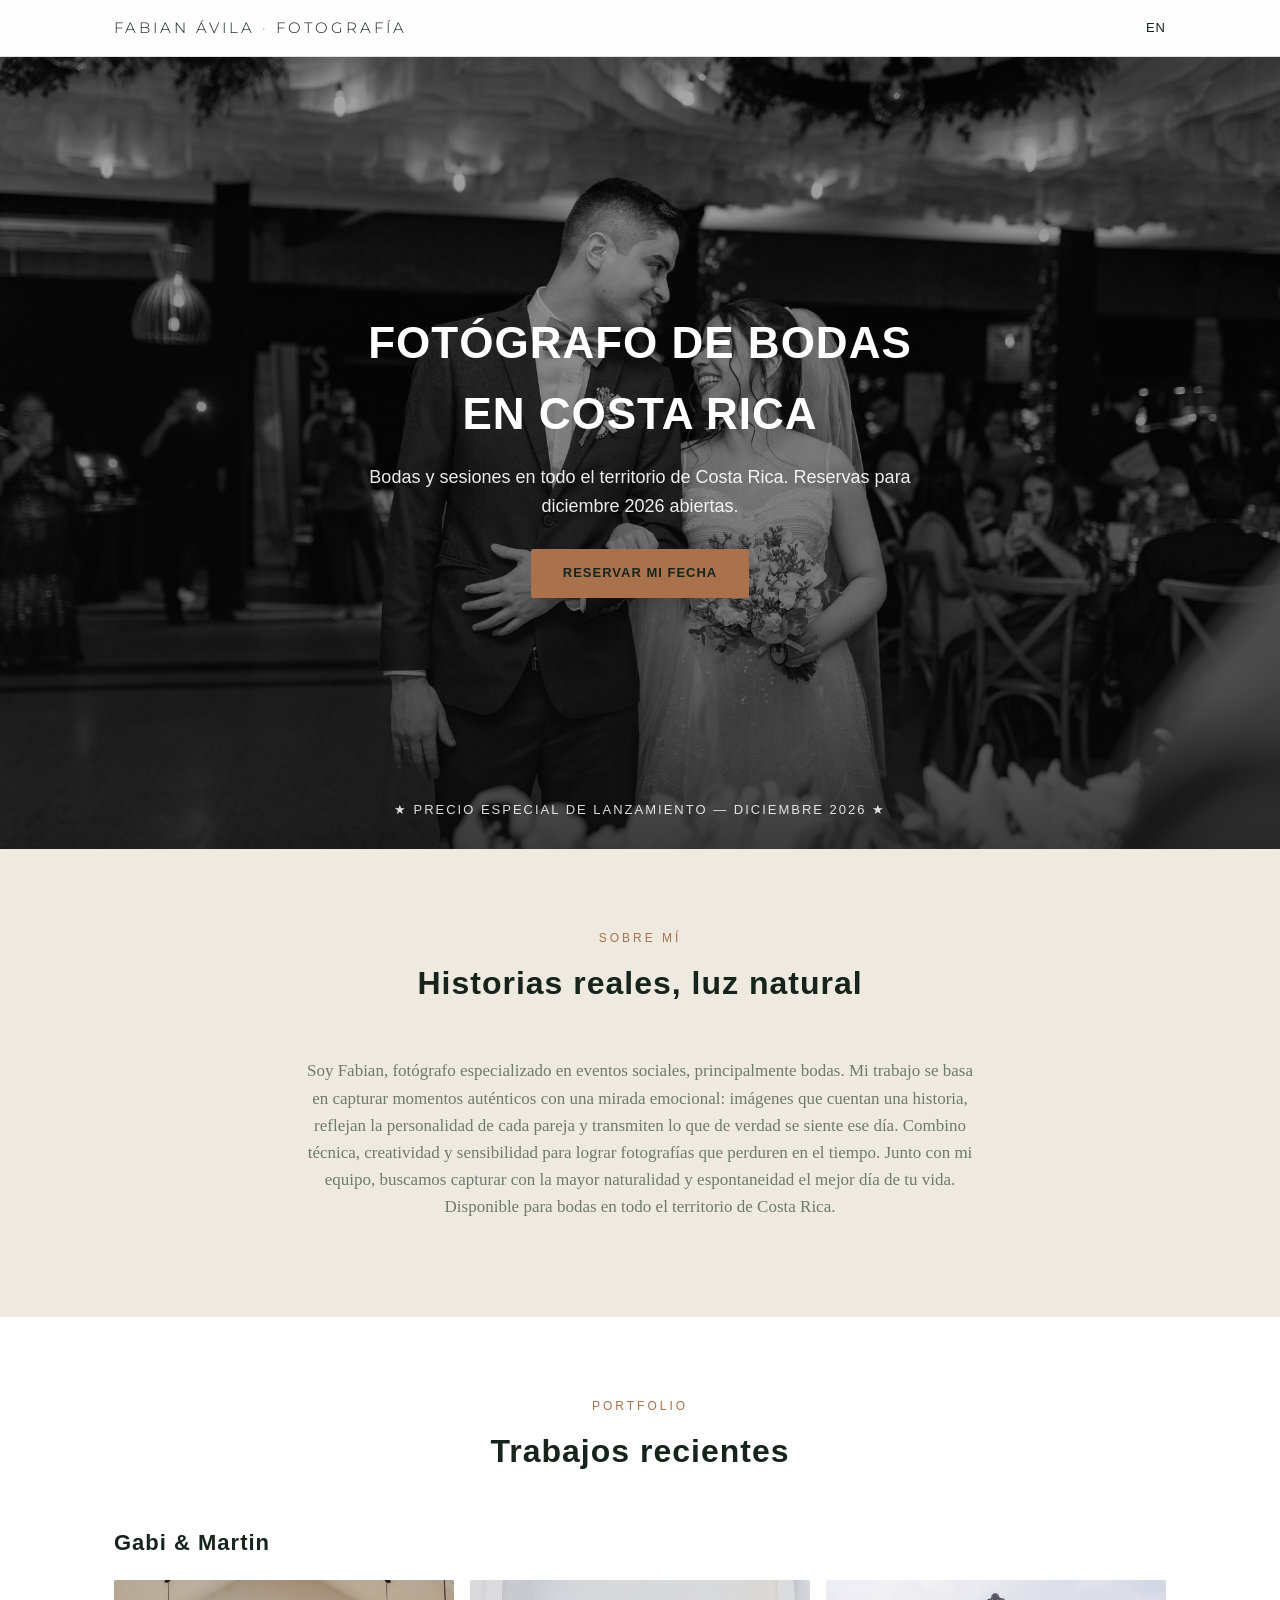
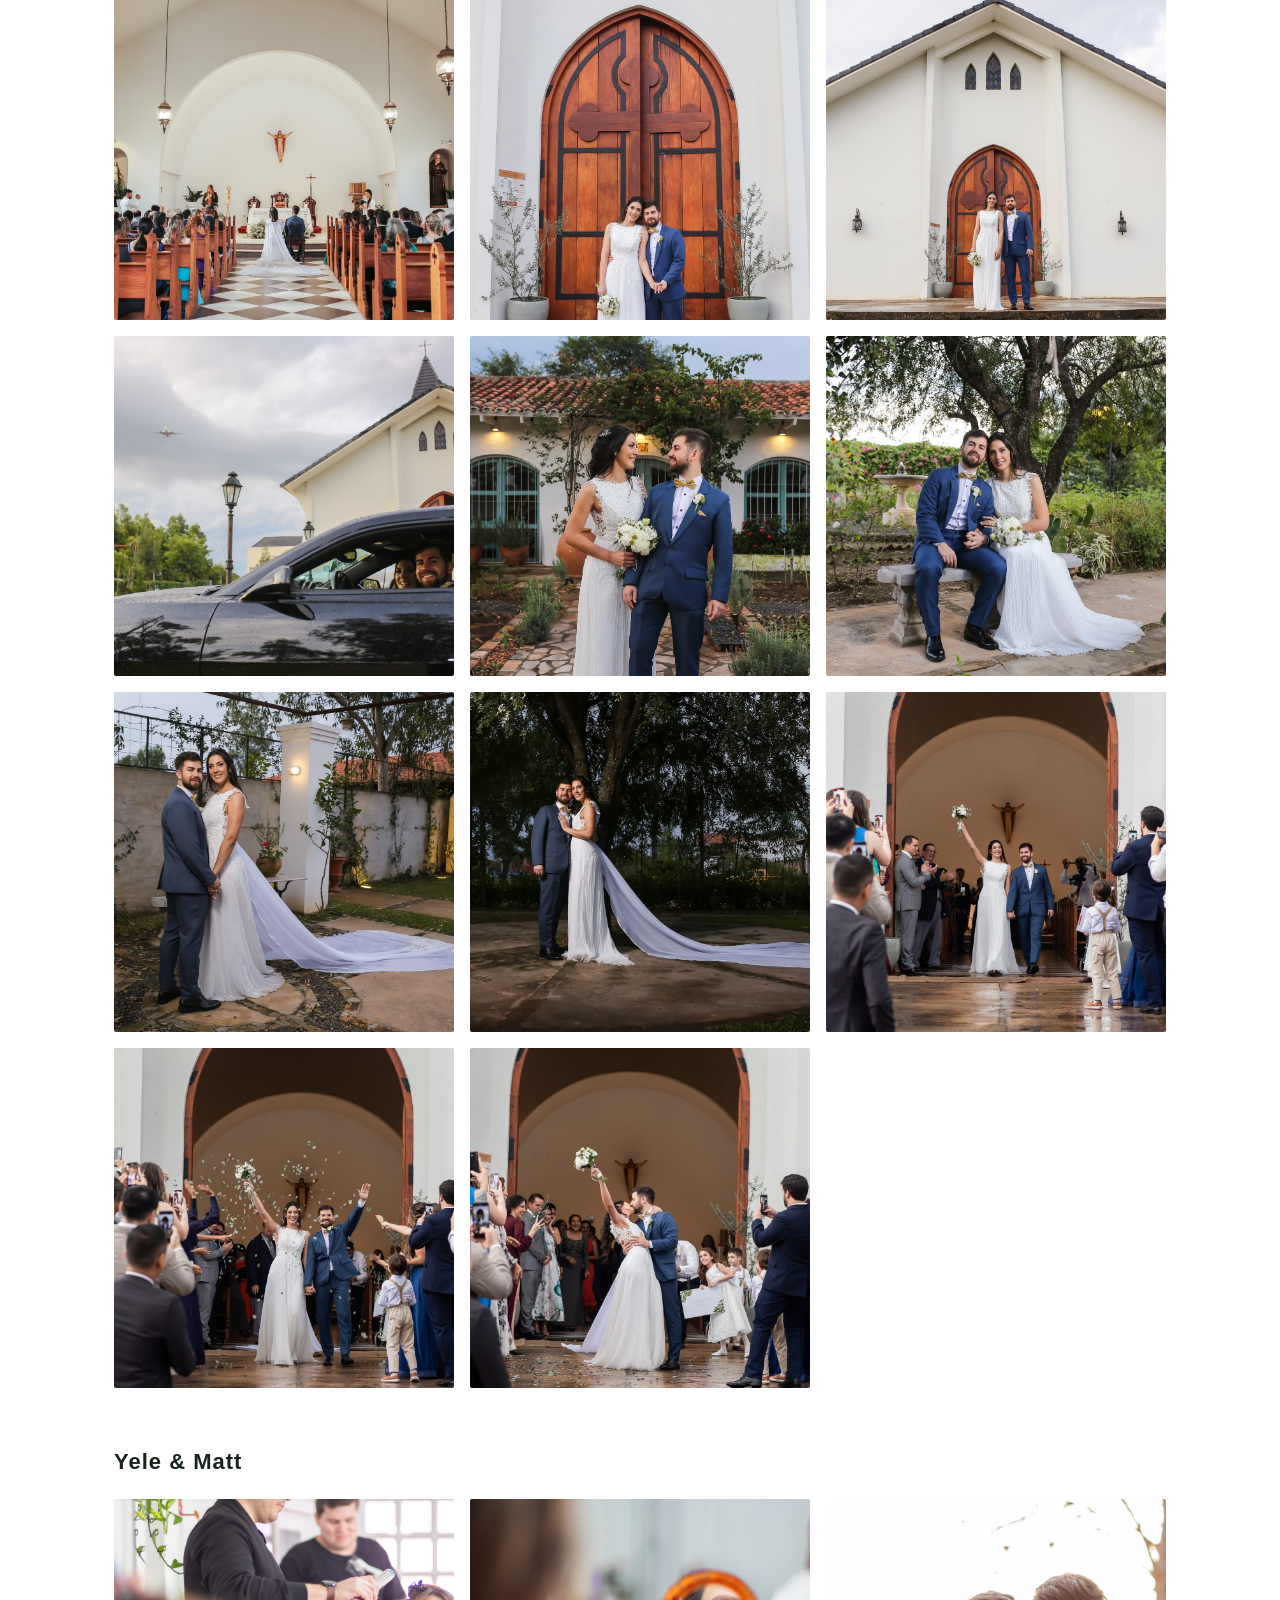
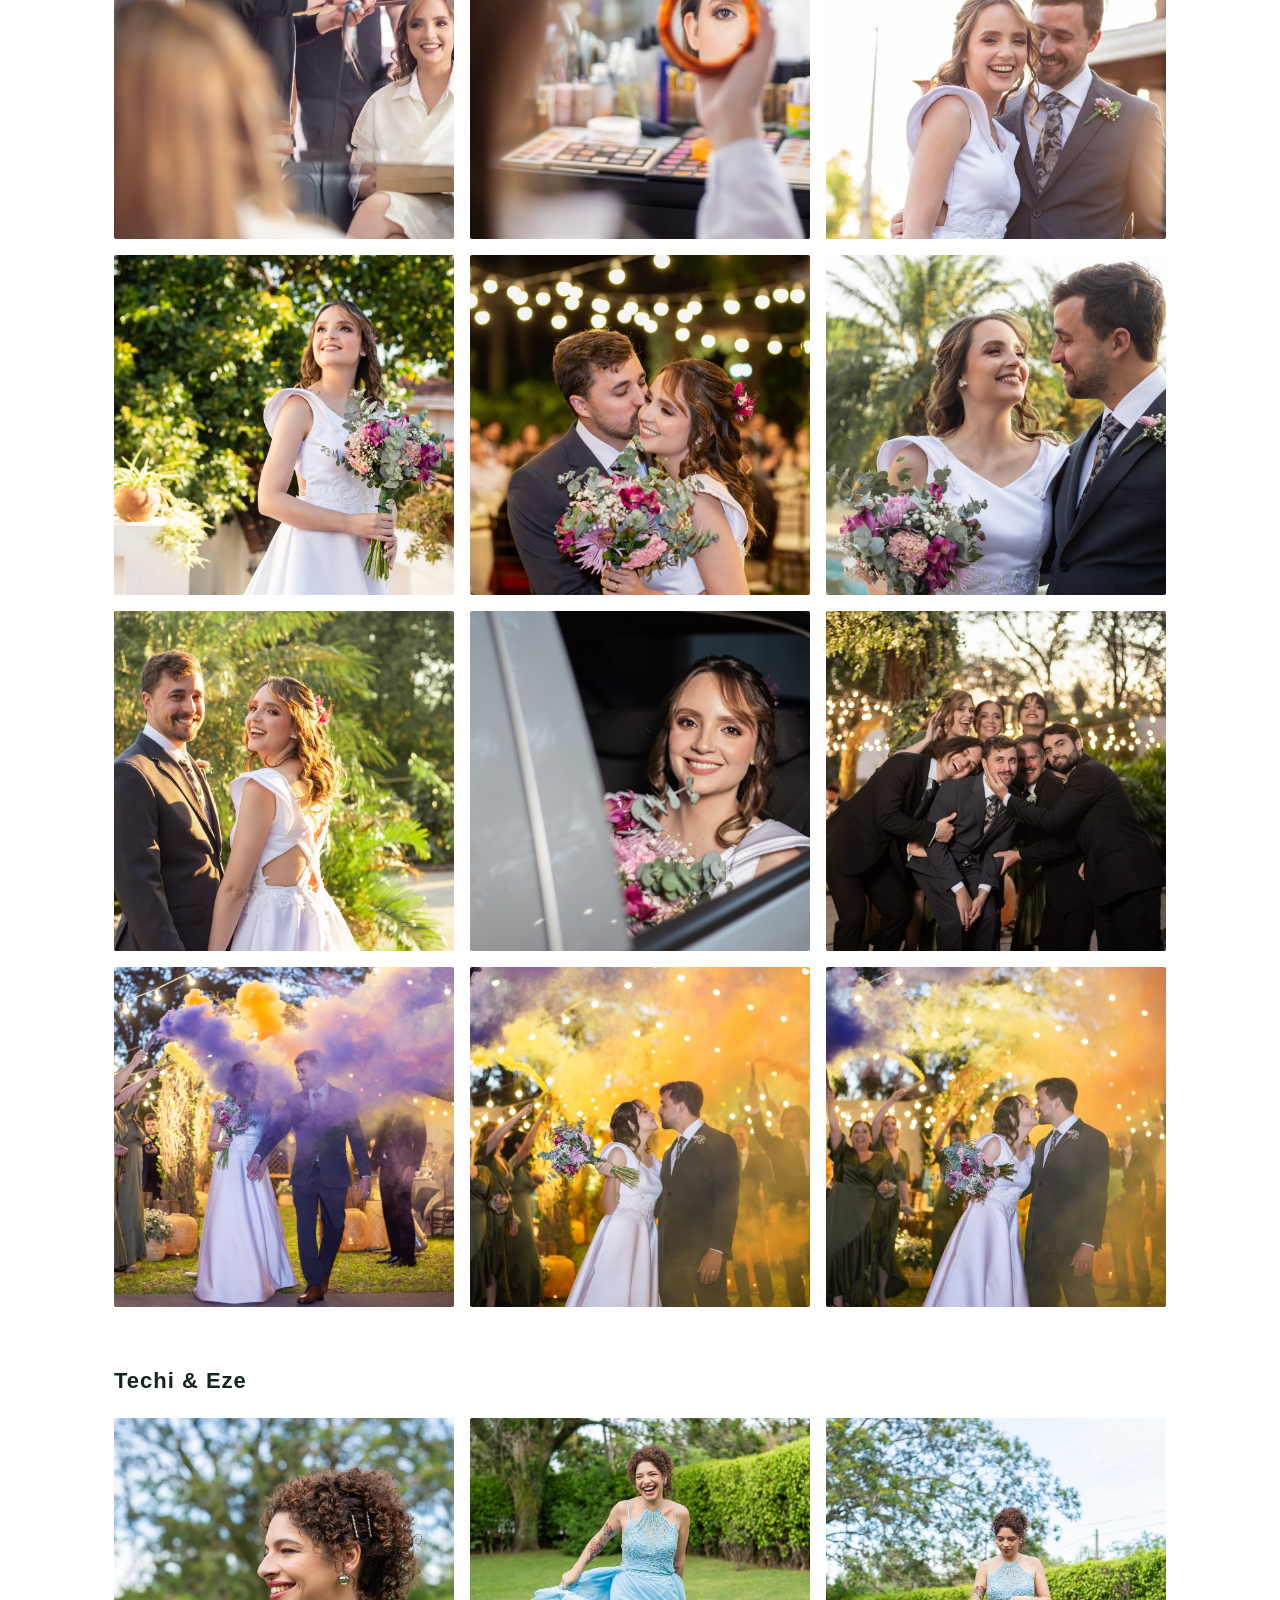
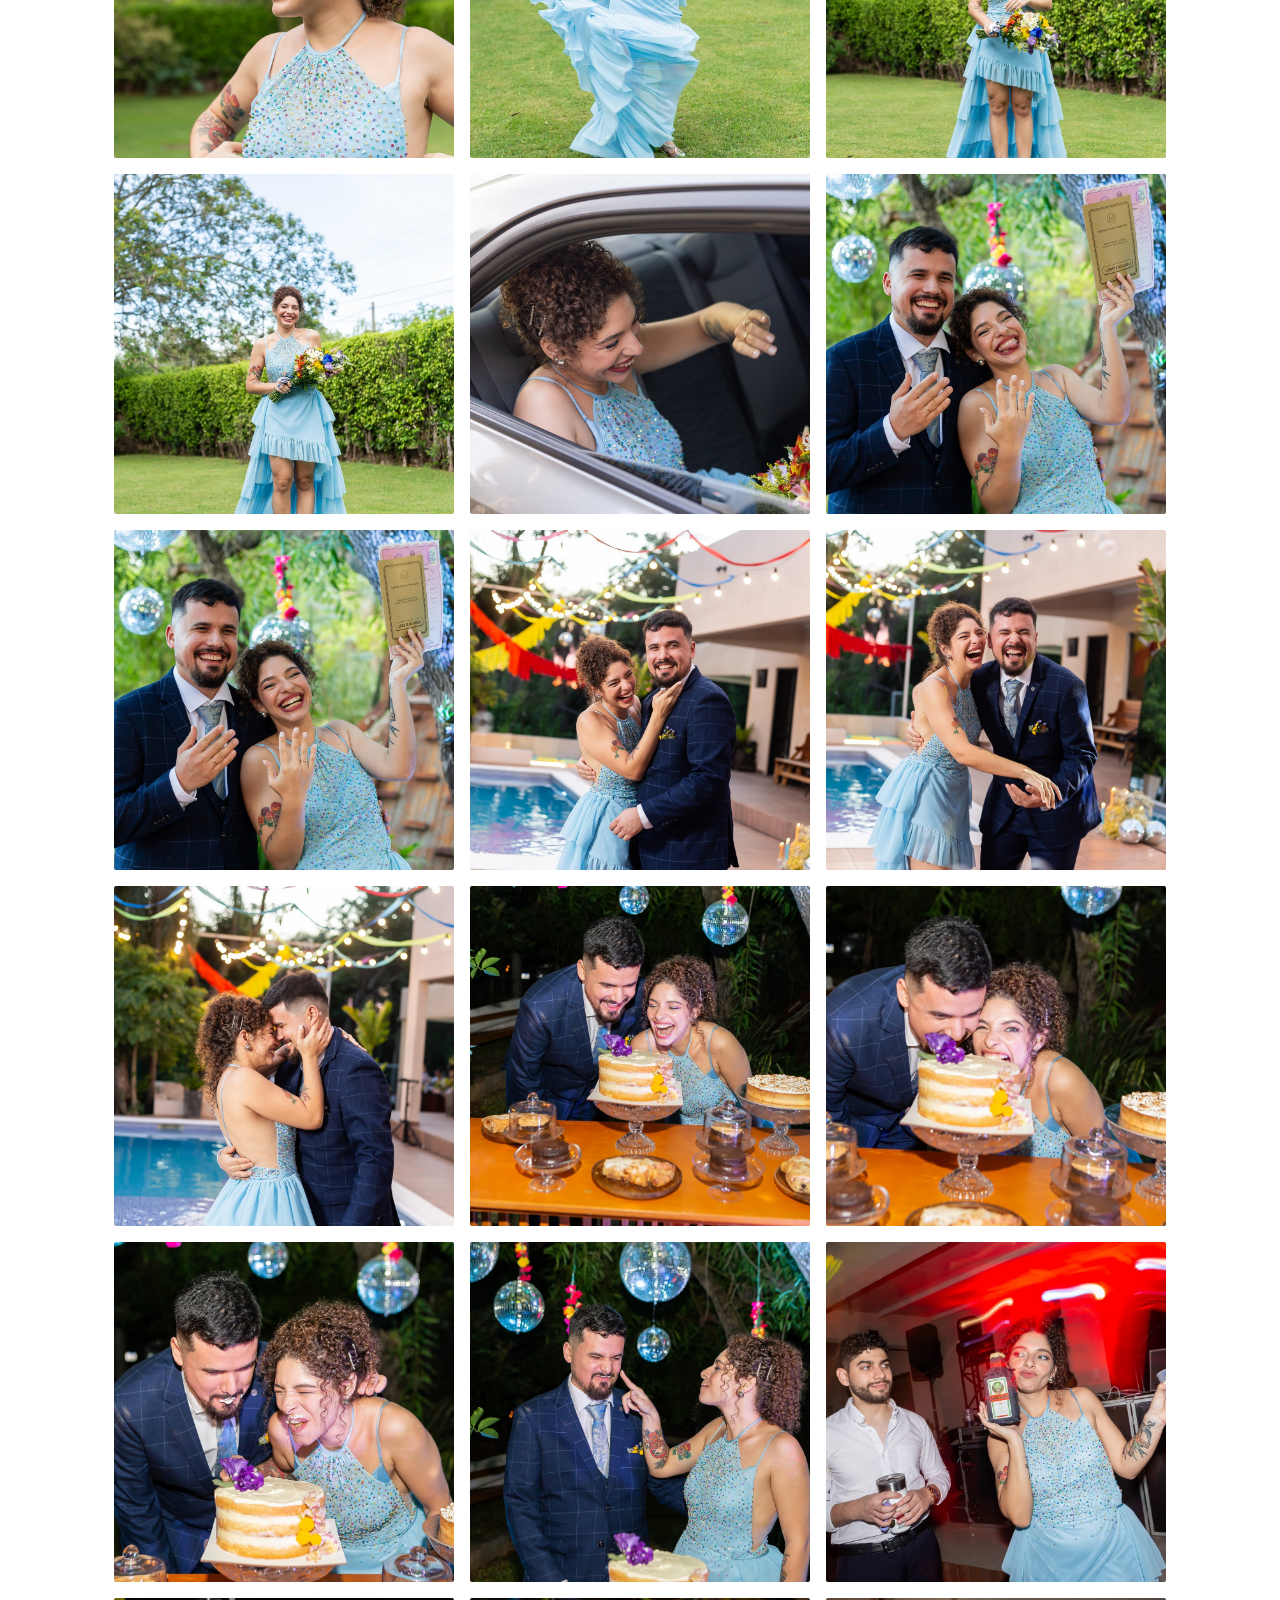
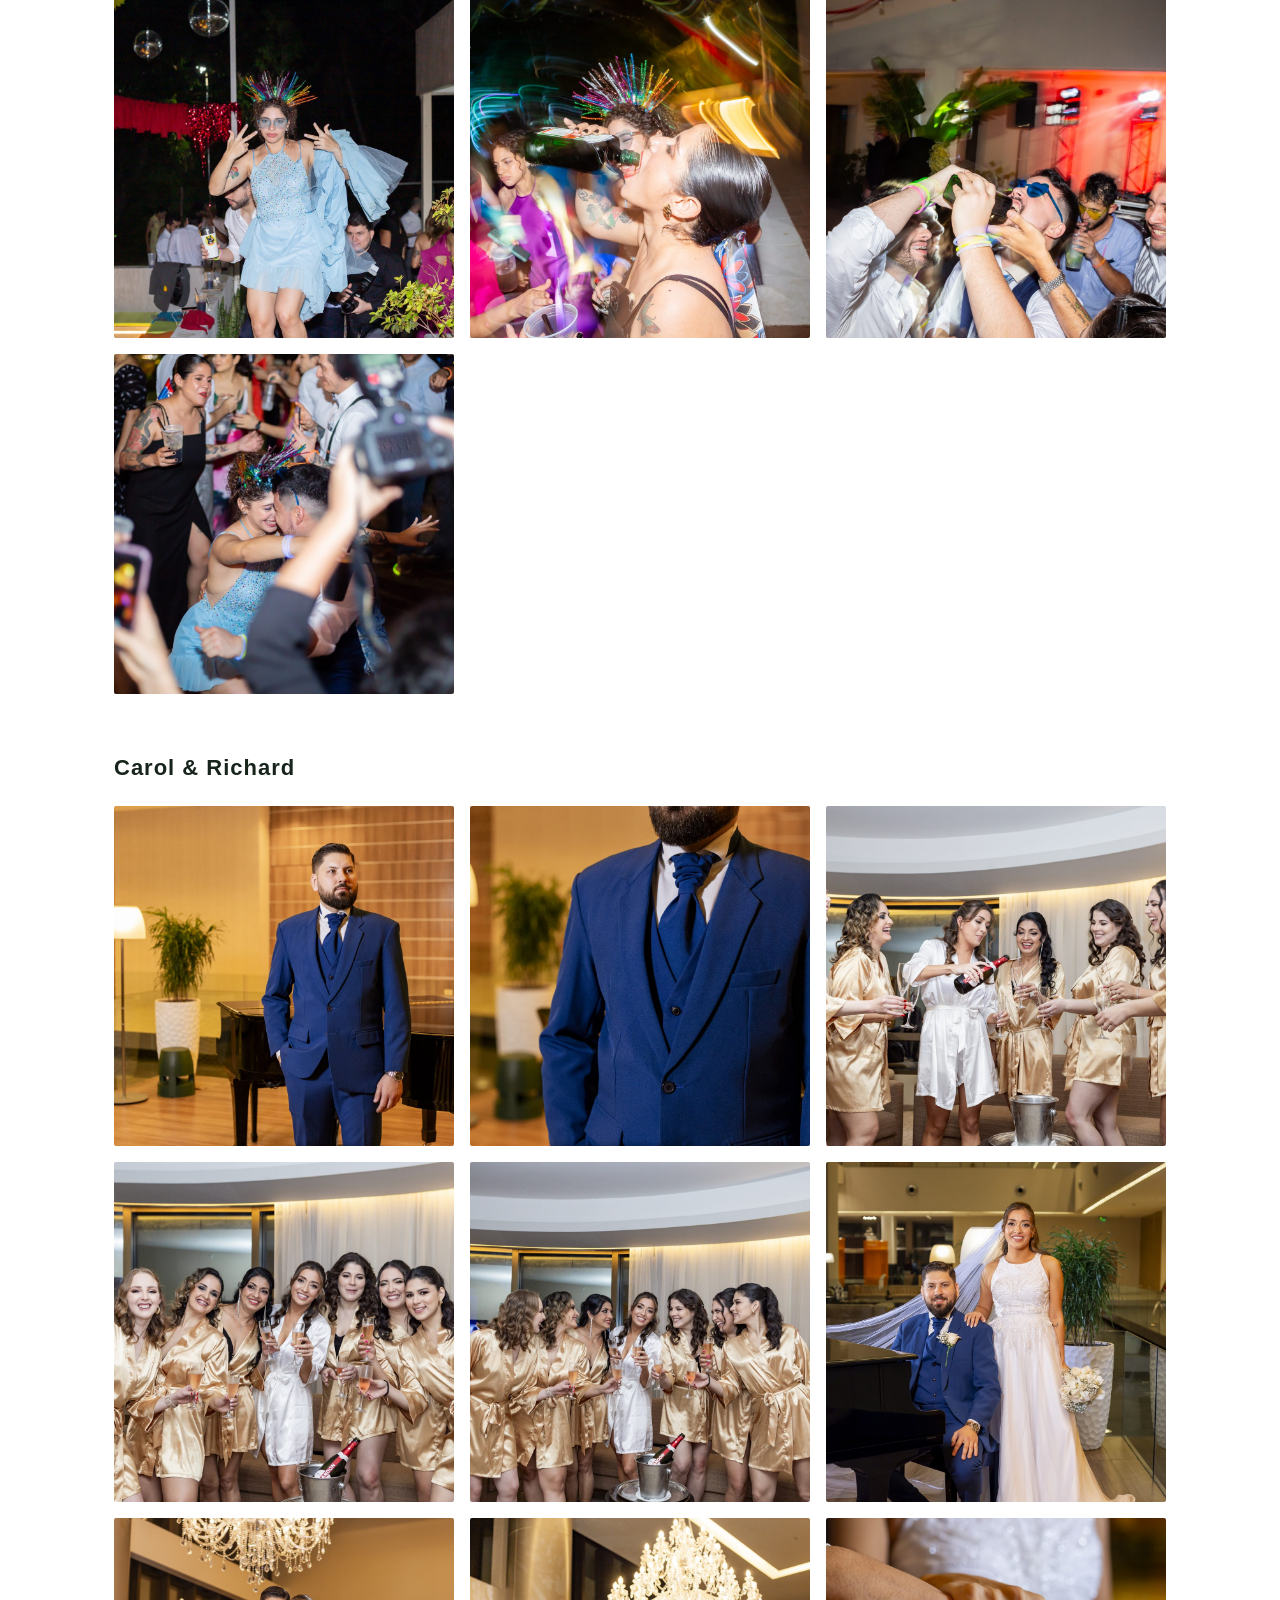
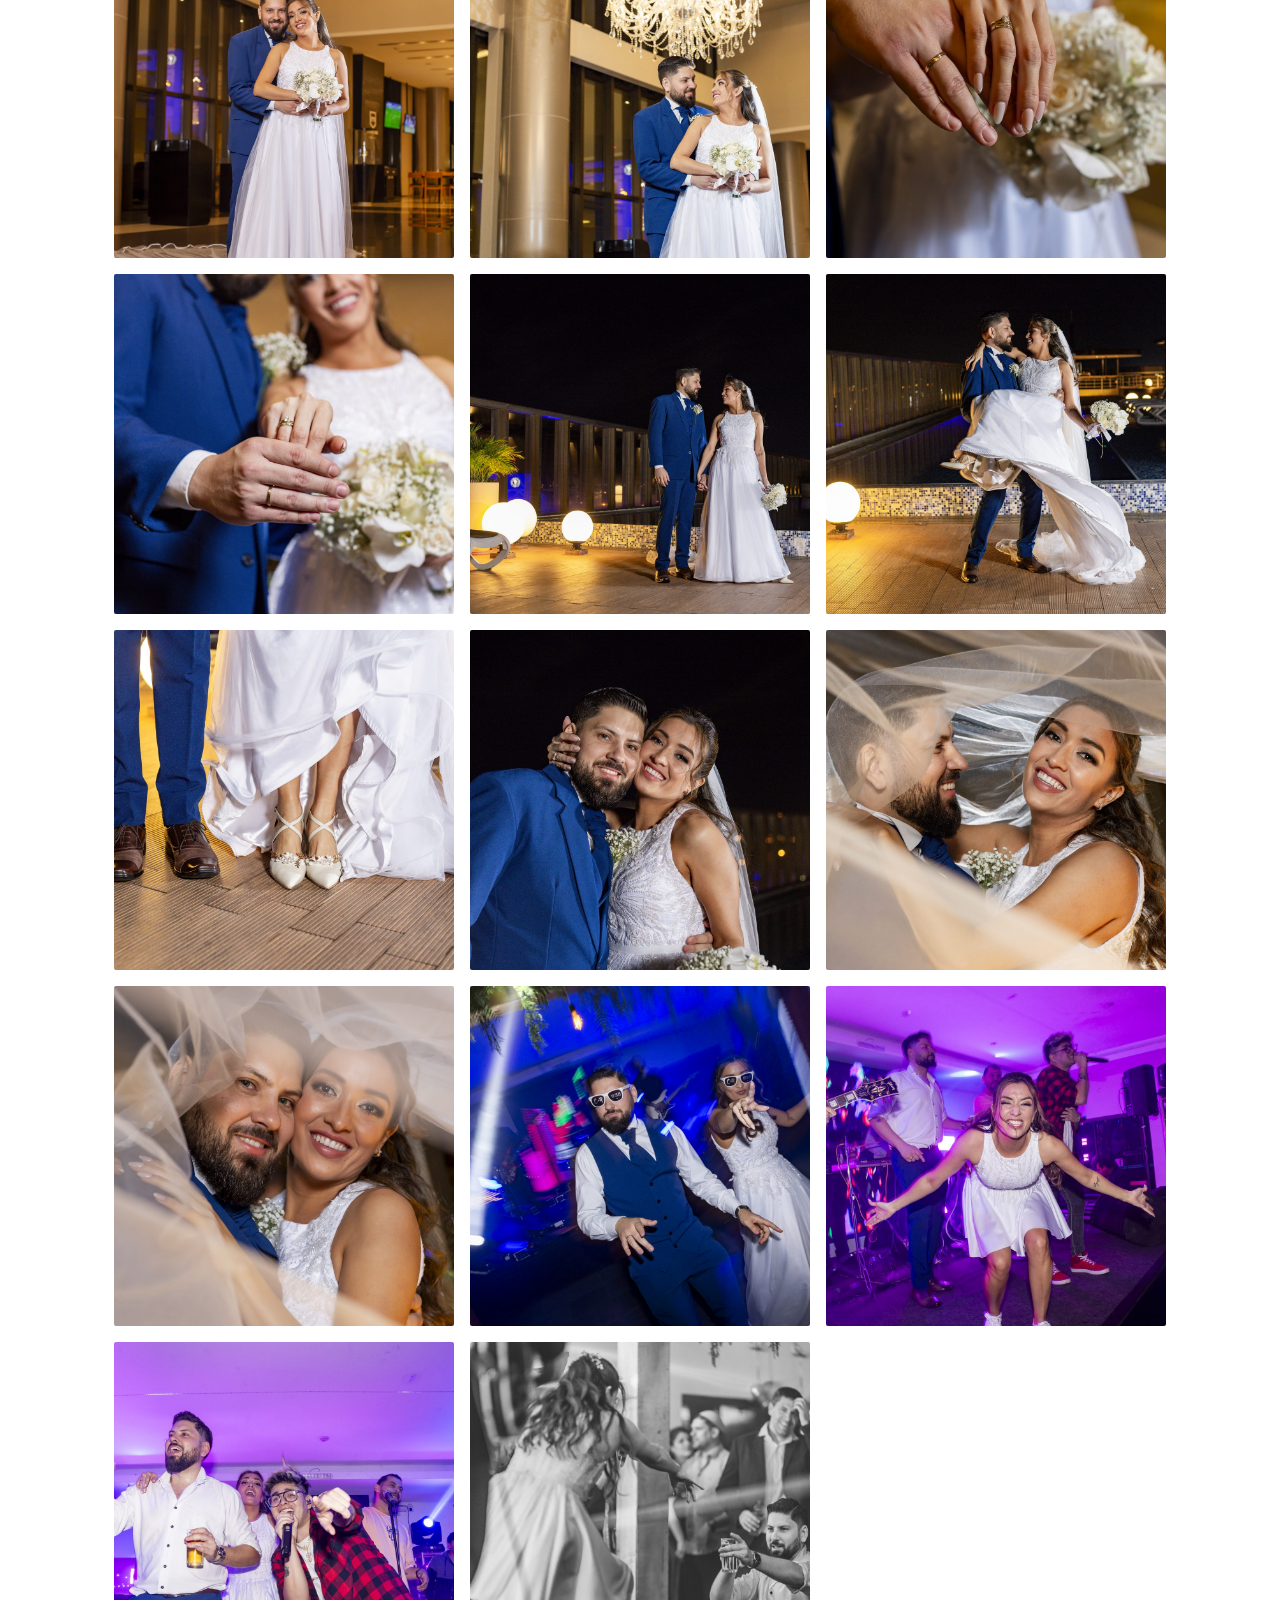
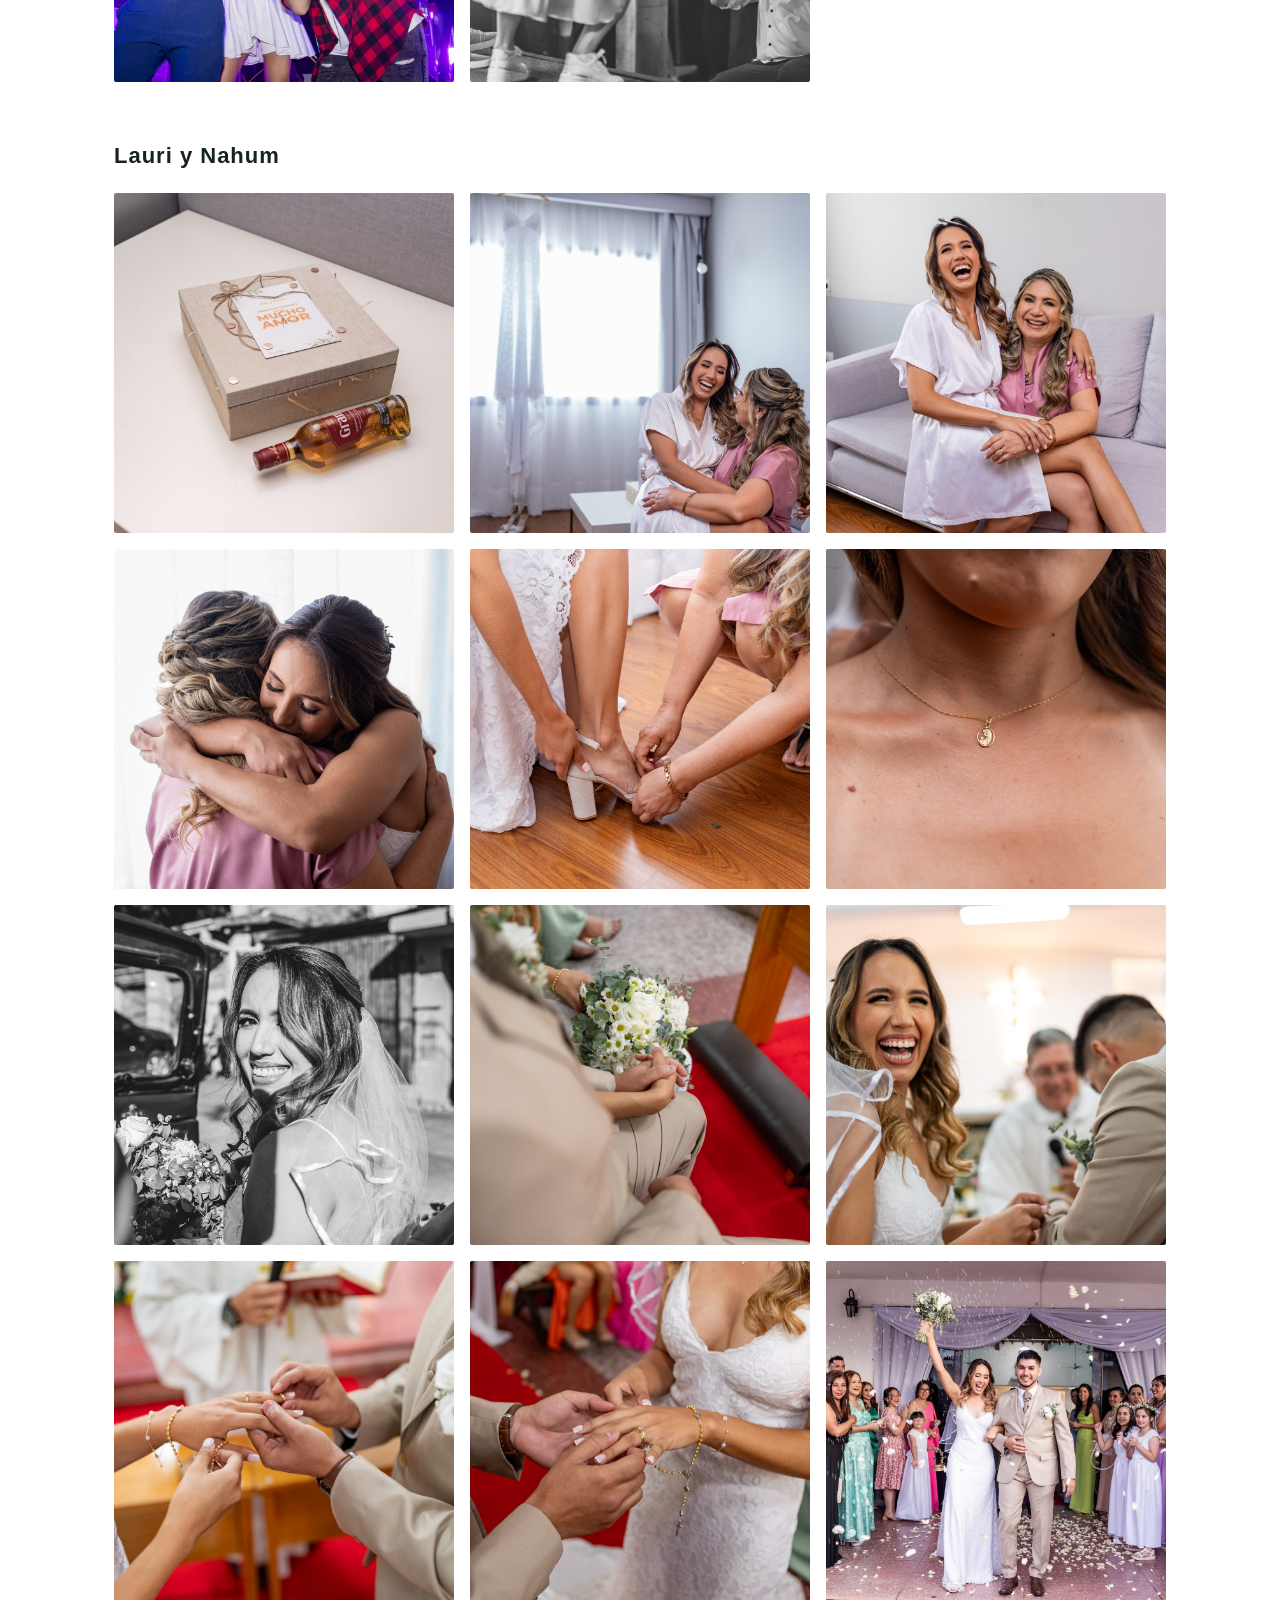
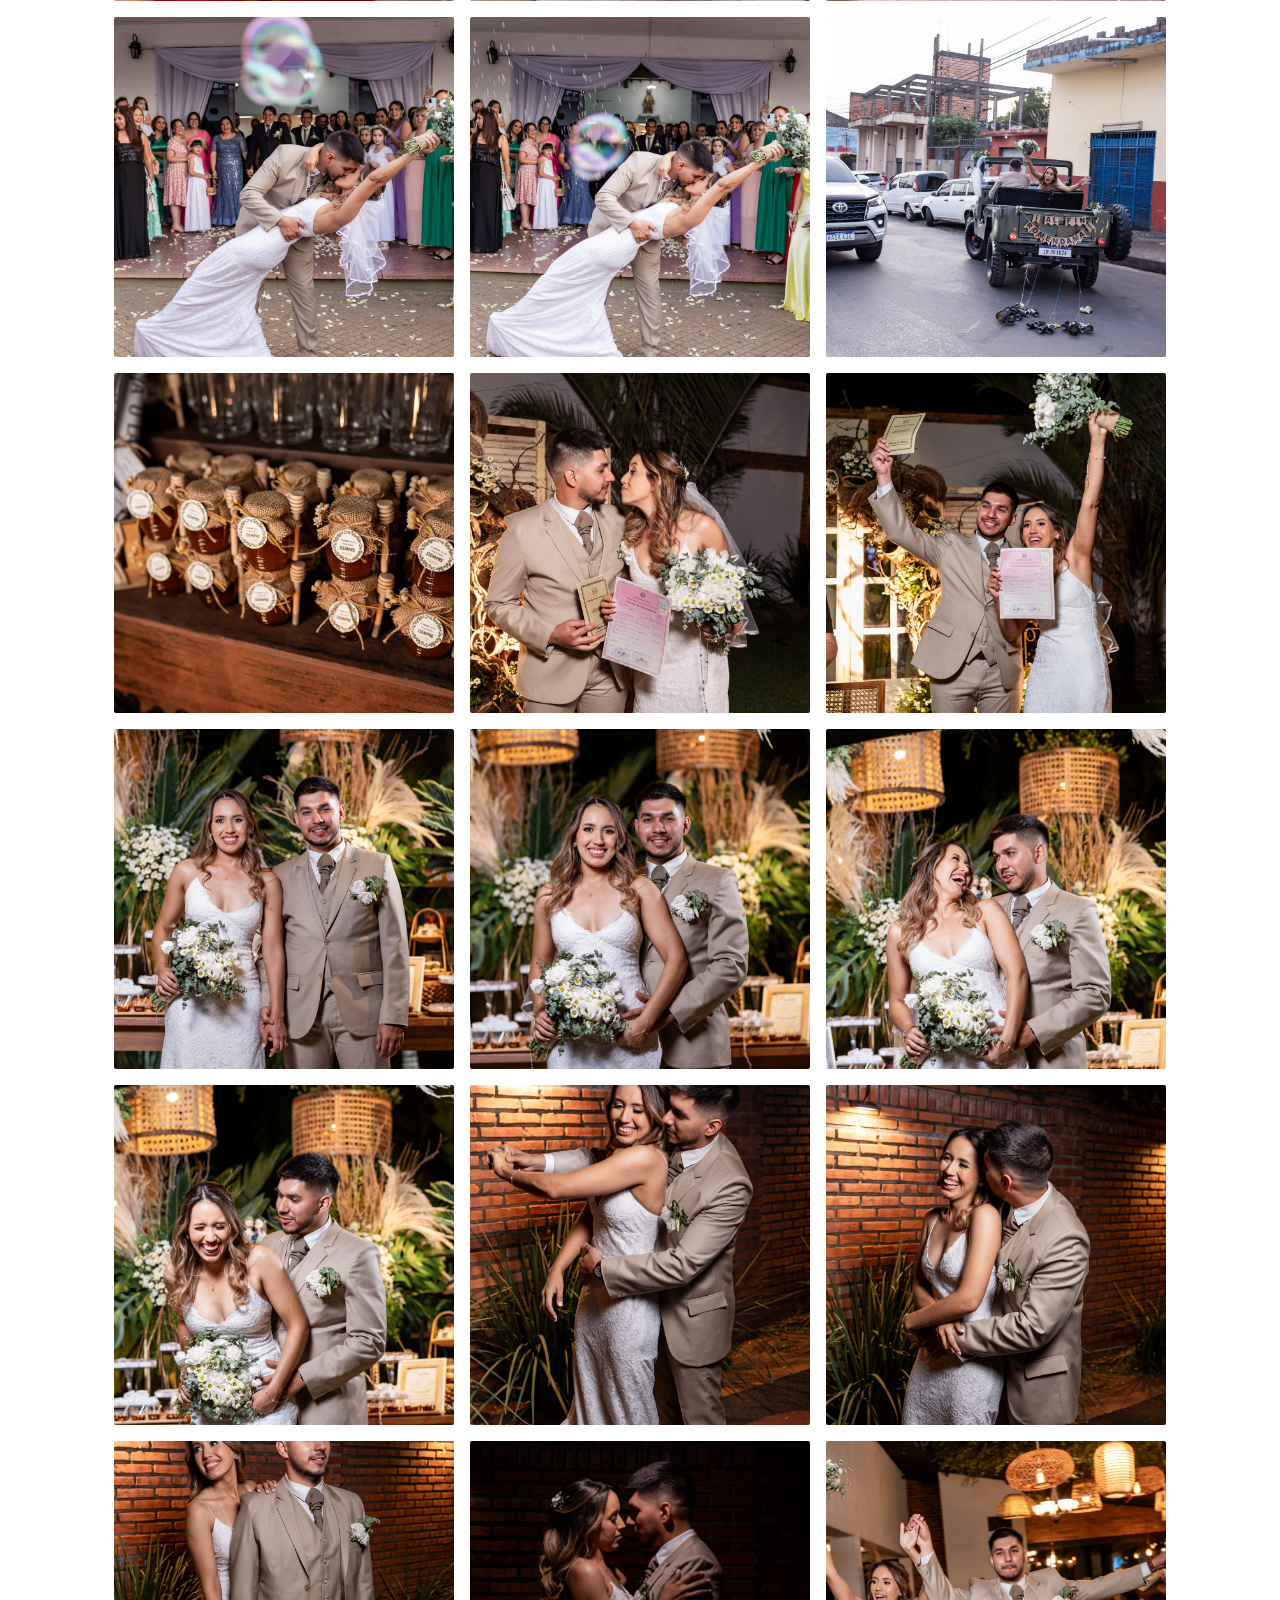
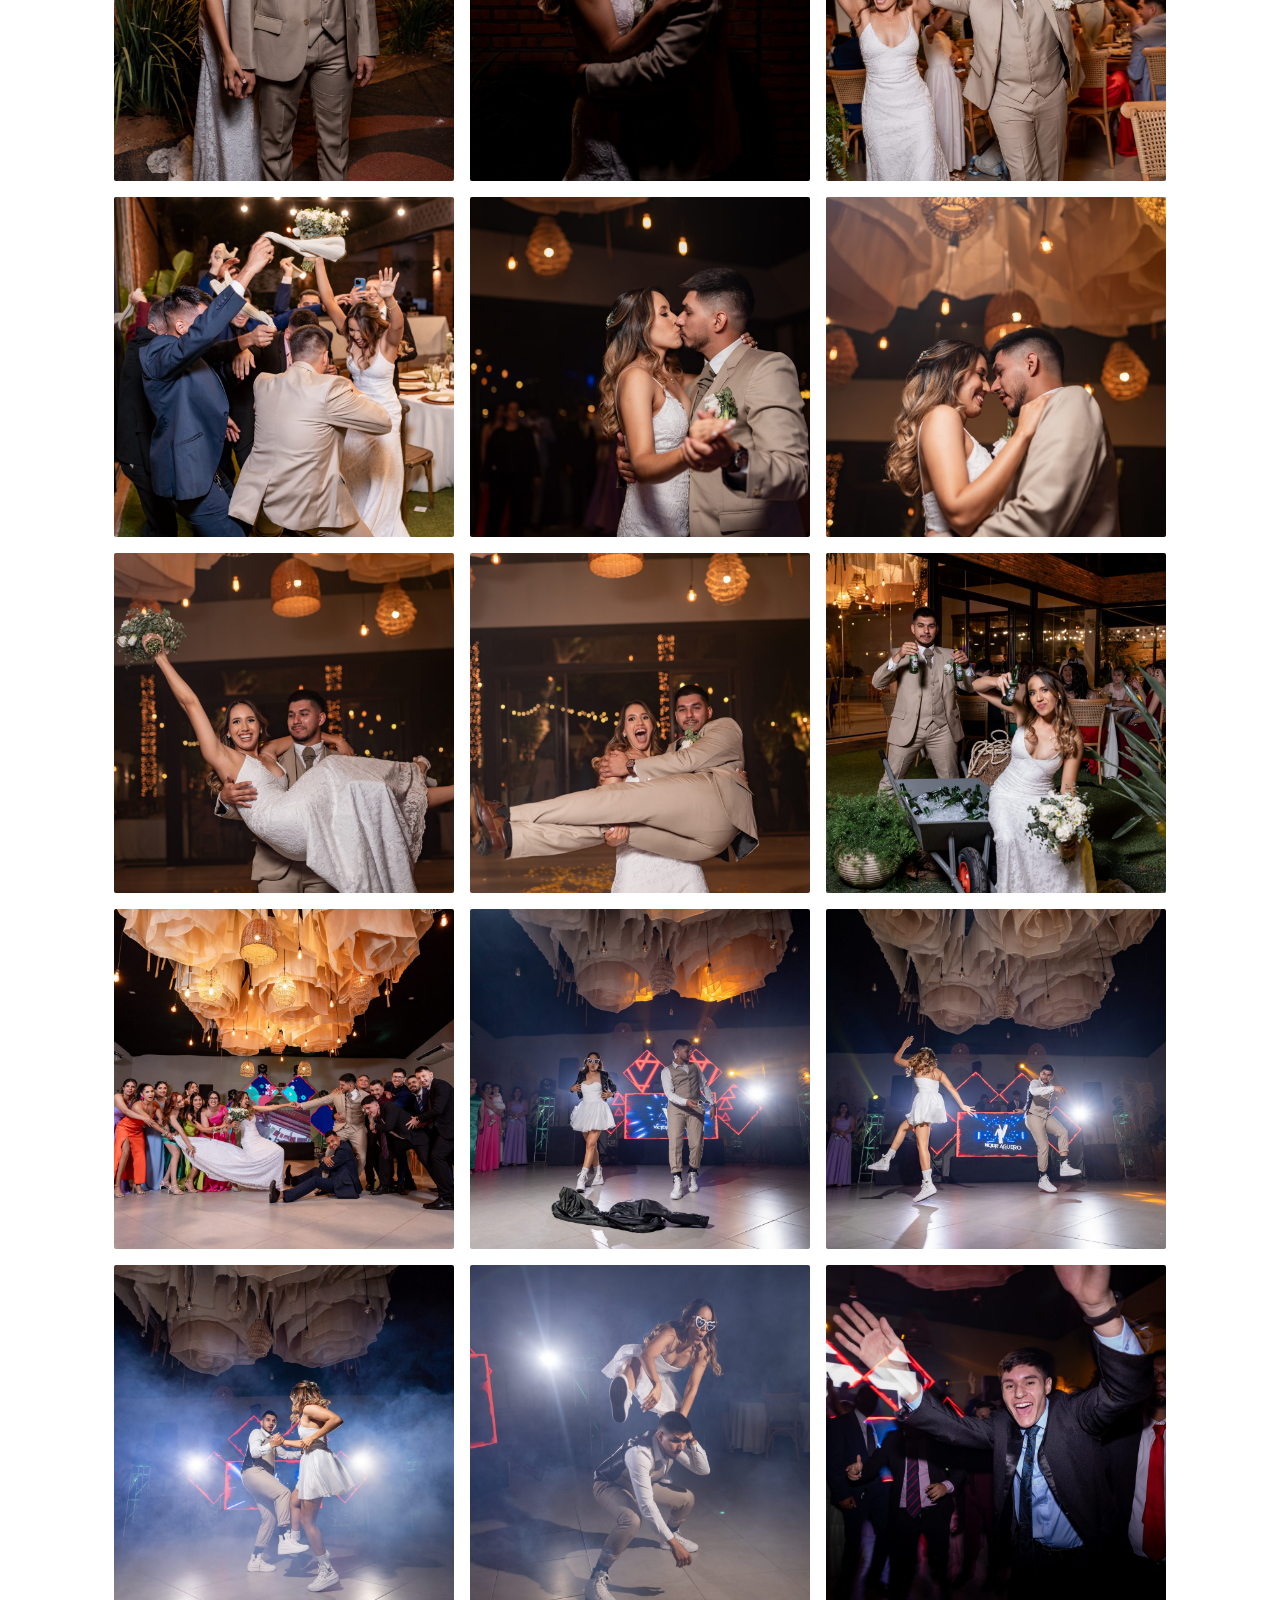
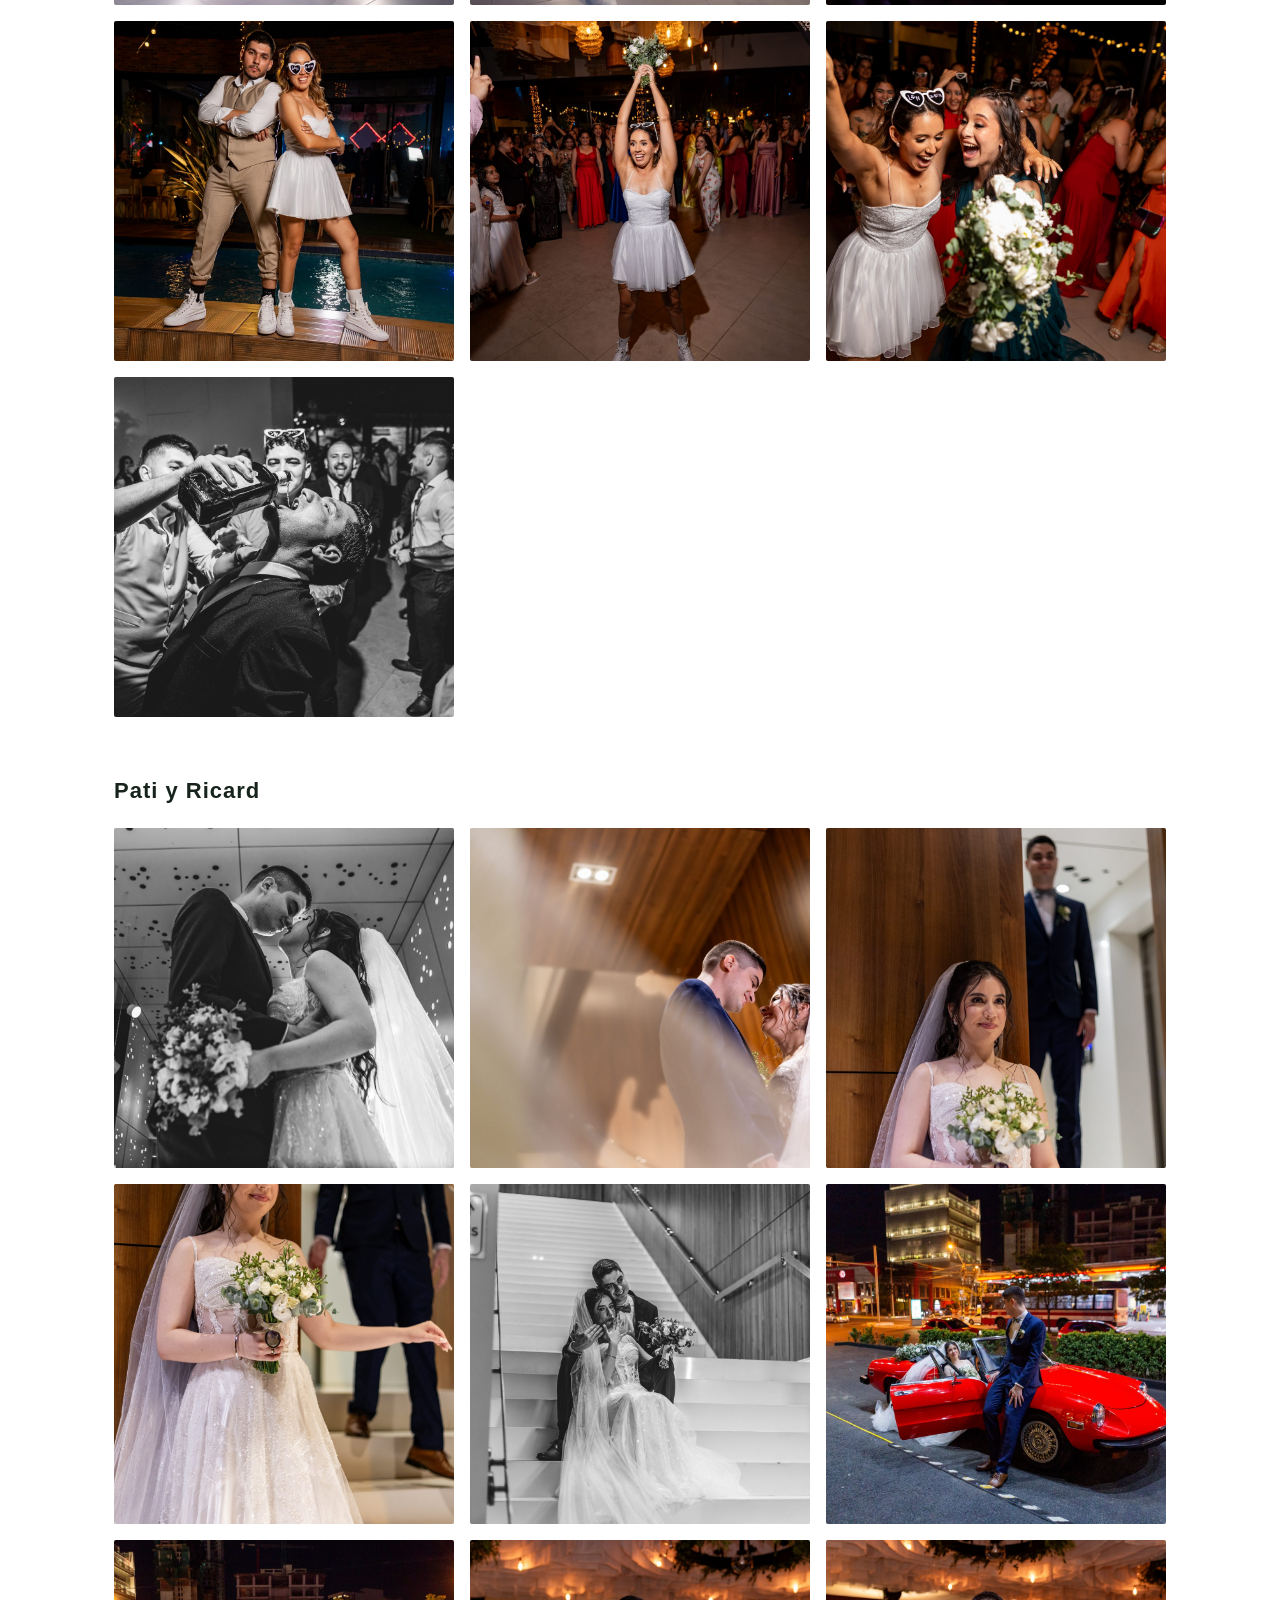
==== index.html @ 5cfeae07 "Nueva identidad ES: paleta verde bosque nocturno + wordmark Montserrat" ====
<!DOCTYPE html>
<html lang="es">
<head>
<meta charset="UTF-8">
<meta name="viewport" content="width=device-width, initial-scale=1.0">
<title>Fabian Ávila Fotografía — Bodas en Costa Rica</title>
<link rel="preconnect" href="https://fonts.googleapis.com">
<link rel="preconnect" href="https://fonts.gstatic.com" crossorigin>
<link href="https://fonts.googleapis.com/css2?family=Montserrat:wght@300;500&display=swap" rel="stylesheet">
<style>
  :root{
    --dark:#17241C;
    --accent:#A9714C;
    --light:#EFEAE0;
    --gray:#6E7A6E;
  }
  *{margin:0;padding:0;box-sizing:border-box;}
  body{font-family:'Georgia', 'Times New Roman', serif; color:#2b2b2b; background:var(--light); line-height:1.6;}
  h1,h2,h3{font-family:'Helvetica Neue', Arial, sans-serif; letter-spacing:1px;}
  a{text-decoration:none; color:inherit;}
  .container{max-width:1100px; margin:0 auto; padding:0 24px;}

  /* NAV */
  nav{position:sticky; top:0; background:rgba(255,255,255,0.95); z-index:50; border-bottom:1px solid #e5e0d8;}
  nav .container{display:flex; justify-content:space-between; align-items:center; padding:16px 24px;}
  .logo{font-size:15px; font-weight:300; color:var(--dark); font-family:'Montserrat',Arial,sans-serif; letter-spacing:3px; text-transform:uppercase;}

  /* HERO */
  .hero{position:relative; height:88vh; min-height:520px; display:flex; align-items:center; justify-content:center; text-align:center; color:#fff;
    background:linear-gradient(180deg, rgba(10,10,10,0.35) 0%, rgba(10,10,10,0.55) 70%, rgba(10,10,10,0.8) 100%), url('gallery/hero-bw.jpg');
    background-size:cover; background-position:center 30%;}
  .hero-content h1{font-size:44px; margin-bottom:14px; text-transform:uppercase;}
  .hero-content p{font-size:18px; max-width:560px; margin:0 auto 28px; opacity:0.92; font-family:'Helvetica Neue',Arial,sans-serif;}
  .btn{display:inline-block; background:var(--accent); color:var(--dark); padding:14px 32px; border-radius:2px; font-family:'Helvetica Neue',Arial,sans-serif; font-weight:bold; letter-spacing:1px; text-transform:uppercase; font-size:13px; transition:opacity .2s;}
  .btn:hover{opacity:0.85;}
  .hero-badge{position:absolute; bottom:28px; font-family:'Helvetica Neue',Arial,sans-serif; font-size:13px; letter-spacing:2px; text-transform:uppercase; opacity:0.85;}

  /* SECTIONS */
  section{padding:80px 0;}
  .section-title{text-align:center; margin-bottom:48px;}
  .section-title span{display:block; font-family:'Helvetica Neue',Arial,sans-serif; font-size:12px; letter-spacing:3px; text-transform:uppercase; color:var(--accent); margin-bottom:10px;}
  .section-title h2{font-size:32px; color:var(--dark);}

  /* ABOUT */
  .about p{max-width:680px; margin:0 auto 16px; text-align:center; color:var(--gray); font-size:17px;}

  /* GALLERY */
  .gallery{background:#fff;}
  .grid{display:grid; grid-template-columns:repeat(3,1fr); gap:16px;}
  .ph{aspect-ratio:1/1; overflow:hidden; border-radius:2px; background:#e7e2d8;}
  .ph img{width:100%; height:100%; object-fit:cover; display:block; transition:transform .4s ease;}
  .ph:hover img{transform:scale(1.06);}
  .wedding-gallery{margin-bottom:56px;}
  .wedding-gallery:last-child{margin-bottom:0;}
  .wedding-gallery-title{display:flex; align-items:baseline; gap:14px; margin-bottom:20px;}
  .wedding-gallery-title h3{font-size:22px; color:var(--dark); letter-spacing:1px;}
  .wedding-gallery-title span{font-family:'Georgia',serif; font-style:italic; color:var(--accent); font-size:15px;}

  /* SERVICES */
  .cards{display:grid; grid-template-columns:repeat(3,1fr); gap:24px;}
  .cards-4{display:grid; grid-template-columns:repeat(4,1fr); gap:20px;}
  .extras-box{background:#fff; border-top:3px solid var(--accent); padding:28px 32px; margin-top:32px; font-family:'Helvetica Neue',Arial,sans-serif; font-size:14px; color:var(--gray);}
  .extras-box h4{color:var(--dark); font-size:15px; margin-bottom:10px; letter-spacing:0.5px;}
  .extras-box ul{list-style:none; margin-bottom:18px;}
  .extras-box li{padding:3px 0; padding-left:18px; position:relative;}
  .extras-box li:before{content:"—"; position:absolute; left:0; color:var(--accent);}
  .extras-box .payment-note{border-top:1px solid #e5e0d8; padding-top:14px; margin-top:4px;}
  .card{background:#fff; padding:32px 24px; border-top:3px solid var(--accent); text-align:center;}
  .card h3{color:var(--dark); font-size:20px; margin-bottom:10px;}
  .price{font-size:28px; color:var(--accent); font-weight:bold; margin:14px 0; font-family:'Helvetica Neue',Arial,sans-serif;}
  .price small{font-size:14px; color:var(--gray); display:block; font-weight:normal;}
  .card ul{list-style:none; text-align:left; margin-top:14px; font-size:14px; color:var(--gray);}
  .card li{padding:4px 0; padding-left:18px; position:relative;}
  .card li:before{content:"—"; position:absolute; left:0; color:var(--accent);}
  .badge-launch{display:inline-block; background:var(--dark); color:#fff; font-size:11px; letter-spacing:1px; padding:4px 10px; border-radius:12px; font-family:'Helvetica Neue',Arial,sans-serif; margin-bottom:10px;}

  /* PARTNERS */
  .partners{background:var(--dark); color:#fff; text-align:center;}
  .partners h2{color:#fff;}
  .partners p{max-width:600px; margin:0 auto 24px; opacity:0.9;}
  .partners .btn{background:var(--accent);}

  /* CONTACT */
  .contact{text-align:center;}
  .contact-grid{display:flex; justify-content:center; gap:48px; margin-top:32px; flex-wrap:wrap; font-family:'Helvetica Neue',Arial,sans-serif;}
  .contact-item{font-size:15px;}
  .contact-item strong{display:block; color:var(--dark); margin-bottom:6px; letter-spacing:1px; text-transform:uppercase; font-size:12px;}

  footer{background:#171717; color:#999; text-align:center; padding:28px 0; font-family:'Helvetica Neue',Arial,sans-serif; font-size:13px;}

  @media (max-width:720px){
    .grid, .cards, .cards-4{grid-template-columns:repeat(2,1fr);}
    .hero-content h1{font-size:30px;}
  }
  @media (max-width:480px){
    .grid, .cards, .cards-4{grid-template-columns:1fr;}
  }
</style>
</head>
<body>

<nav>
  <div class="container">
    <div class="logo">FABIAN ÁVILA <span style="color:var(--accent)">·</span> FOTOGRAFÍA</div>
    <a href="/en" style="font-family:'Helvetica Neue',Arial,sans-serif; font-size:13px; letter-spacing:1px; color:var(--dark);">EN</a>
  </div>
</nav>

<section class="hero">
  <div class="hero-content">
    <h1 data-es>Fotógrafo de Bodas<br>en Costa Rica</h1>
    
    <p data-es>Bodas y sesiones en todo el territorio de Costa Rica. Reservas para diciembre 2026 abiertas.</p>
    
    <a href="#contact" class="btn" data-es>Reservar mi fecha</a>
    
  </div>
  <div class="hero-badge" data-es>★ Precio especial de lanzamiento — diciembre 2026 ★</div>
  
</section>

<section class="about">
  <div class="container">
    <div class="section-title">
      <span data-es>Sobre mí</span>
      <h2 data-es>Historias reales, luz natural</h2>
      
    </div>
    <p data-es>Soy Fabian, fotógrafo especializado en eventos sociales, principalmente bodas. Mi trabajo se basa en capturar momentos auténticos con una mirada emocional: imágenes que cuentan una historia, reflejan la personalidad de cada pareja y transmiten lo que de verdad se siente ese día. Combino técnica, creatividad y sensibilidad para lograr fotografías que perduren en el tiempo. Junto con mi equipo, buscamos capturar con la mayor naturalidad y espontaneidad el mejor día de tu vida. Disponible para bodas en todo el territorio de Costa Rica.</p>
    
  </div>
</section>

<section class="gallery">
  <div class="container">
    <div class="section-title">
      <span data-es>Portfolio</span>
      <h2 data-es>Trabajos recientes</h2>
      
    </div>
    <div class="wedding-gallery">
      <div class="wedding-gallery-title">
        <h3 data-es>Gabi &amp; Martin</h3>
      </div>
      <div class="grid">
        <div class="ph"><img src="gallery/wedding-B-1.jpg" loading="lazy" alt="Gabi &amp; Martin - foto 1"></div>
        <div class="ph"><img src="gallery/wedding-B-2.jpg" loading="lazy" alt="Gabi &amp; Martin - foto 2"></div>
        <div class="ph"><img src="gallery/wedding-B-3.jpg" loading="lazy" alt="Gabi &amp; Martin - foto 3"></div>
        <div class="ph"><img src="gallery/wedding-B-4.jpg" loading="lazy" alt="Gabi &amp; Martin - foto 4"></div>
        <div class="ph"><img src="gallery/wedding-B-5.jpg" loading="lazy" alt="Gabi &amp; Martin - foto 5"></div>
        <div class="ph"><img src="gallery/wedding-B-6.jpg" loading="lazy" alt="Gabi &amp; Martin - foto 6"></div>
        <div class="ph"><img src="gallery/wedding-B-7.jpg" loading="lazy" alt="Gabi &amp; Martin - foto 7"></div>
        <div class="ph"><img src="gallery/wedding-B-8.jpg" loading="lazy" alt="Gabi &amp; Martin - foto 8"></div>
        <div class="ph"><img src="gallery/wedding-B-9.jpg" loading="lazy" alt="Gabi &amp; Martin - foto 9"></div>
        <div class="ph"><img src="gallery/wedding-B-10.jpg" loading="lazy" alt="Gabi &amp; Martin - foto 10"></div>
        <div class="ph"><img src="gallery/wedding-B-11.jpg" loading="lazy" alt="Gabi &amp; Martin - foto 11"></div>
      </div>
    </div>

    <div class="wedding-gallery">
      <div class="wedding-gallery-title">
        <h3 data-es>Yele &amp; Matt</h3>
      </div>
      <div class="grid">
        <div class="ph"><img src="gallery/wedding-C-1.jpg" loading="lazy" alt="Yele &amp; Matt - foto 1"></div>
        <div class="ph"><img src="gallery/wedding-C-2.jpg" loading="lazy" alt="Yele &amp; Matt - foto 2"></div>
        <div class="ph"><img src="gallery/wedding-C-3.jpg" loading="lazy" alt="Yele &amp; Matt - foto 3"></div>
        <div class="ph"><img src="gallery/wedding-C-4.jpg" loading="lazy" alt="Yele &amp; Matt - foto 4"></div>
        <div class="ph"><img src="gallery/wedding-C-5.jpg" loading="lazy" alt="Yele &amp; Matt - foto 5"></div>
        <div class="ph"><img src="gallery/wedding-C-6.jpg" loading="lazy" alt="Yele &amp; Matt - foto 6"></div>
        <div class="ph"><img src="gallery/wedding-C-7.jpg" loading="lazy" alt="Yele &amp; Matt - foto 7"></div>
        <div class="ph"><img src="gallery/wedding-C-8.jpg" loading="lazy" alt="Yele &amp; Matt - foto 8"></div>
        <div class="ph"><img src="gallery/wedding-C-9.jpg" loading="lazy" alt="Yele &amp; Matt - foto 9"></div>
        <div class="ph"><img src="gallery/wedding-C-10.jpg" loading="lazy" alt="Yele &amp; Matt - foto 10"></div>
        <div class="ph"><img src="gallery/wedding-C-11.jpg" loading="lazy" alt="Yele &amp; Matt - foto 11"></div>
        <div class="ph"><img src="gallery/wedding-C-12.jpg" loading="lazy" alt="Yele &amp; Matt - foto 12"></div>
      </div>
    </div>

    <div class="wedding-gallery">
      <div class="wedding-gallery-title">
        <h3 data-es>Techi &amp; Eze</h3>
      </div>
      <div class="grid">
        <div class="ph"><img src="gallery/wedding-D-1.jpg" loading="lazy" alt="Techi &amp; Eze - foto 1"></div>
        <div class="ph"><img src="gallery/wedding-D-2.jpg" loading="lazy" alt="Techi &amp; Eze - foto 2"></div>
        <div class="ph"><img src="gallery/wedding-D-3.jpg" loading="lazy" alt="Techi &amp; Eze - foto 3"></div>
        <div class="ph"><img src="gallery/wedding-D-4.jpg" loading="lazy" alt="Techi &amp; Eze - foto 4"></div>
        <div class="ph"><img src="gallery/wedding-D-5.jpg" loading="lazy" alt="Techi &amp; Eze - foto 5"></div>
        <div class="ph"><img src="gallery/wedding-D-6.jpg" loading="lazy" alt="Techi &amp; Eze - foto 6"></div>
        <div class="ph"><img src="gallery/wedding-D-7.jpg" loading="lazy" alt="Techi &amp; Eze - foto 7"></div>
        <div class="ph"><img src="gallery/wedding-D-8.jpg" loading="lazy" alt="Techi &amp; Eze - foto 8"></div>
        <div class="ph"><img src="gallery/wedding-D-9.jpg" loading="lazy" alt="Techi &amp; Eze - foto 9"></div>
        <div class="ph"><img src="gallery/wedding-D-10.jpg" loading="lazy" alt="Techi &amp; Eze - foto 10"></div>
        <div class="ph"><img src="gallery/wedding-D-11.jpg" loading="lazy" alt="Techi &amp; Eze - foto 11"></div>
        <div class="ph"><img src="gallery/wedding-D-12.jpg" loading="lazy" alt="Techi &amp; Eze - foto 12"></div>
        <div class="ph"><img src="gallery/wedding-D-13.jpg" loading="lazy" alt="Techi &amp; Eze - foto 13"></div>
        <div class="ph"><img src="gallery/wedding-D-14.jpg" loading="lazy" alt="Techi &amp; Eze - foto 14"></div>
        <div class="ph"><img src="gallery/wedding-D-15.jpg" loading="lazy" alt="Techi &amp; Eze - foto 15"></div>
        <div class="ph"><img src="gallery/wedding-D-16.jpg" loading="lazy" alt="Techi &amp; Eze - foto 16"></div>
        <div class="ph"><img src="gallery/wedding-D-17.jpg" loading="lazy" alt="Techi &amp; Eze - foto 17"></div>
        <div class="ph"><img src="gallery/wedding-D-18.jpg" loading="lazy" alt="Techi &amp; Eze - foto 18"></div>
        <div class="ph"><img src="gallery/wedding-D-19.jpg" loading="lazy" alt="Techi &amp; Eze - foto 19"></div>
      </div>
    </div>

    <div class="wedding-gallery">
      <div class="wedding-gallery-title">
        <h3 data-es>Carol &amp; Richard</h3>
      </div>
      <div class="grid">
        <div class="ph"><img src="gallery/wedding-E-1.jpg" loading="lazy" alt="Carol &amp; Richard - foto 1"></div>
        <div class="ph"><img src="gallery/wedding-E-2.jpg" loading="lazy" alt="Carol &amp; Richard - foto 2"></div>
        <div class="ph"><img src="gallery/wedding-E-3.jpg" loading="lazy" alt="Carol &amp; Richard - foto 3"></div>
        <div class="ph"><img src="gallery/wedding-E-4.jpg" loading="lazy" alt="Carol &amp; Richard - foto 4"></div>
        <div class="ph"><img src="gallery/wedding-E-5.jpg" loading="lazy" alt="Carol &amp; Richard - foto 5"></div>
        <div class="ph"><img src="gallery/wedding-E-6.jpg" loading="lazy" alt="Carol &amp; Richard - foto 6"></div>
        <div class="ph"><img src="gallery/wedding-E-7.jpg" loading="lazy" alt="Carol &amp; Richard - foto 7"></div>
        <div class="ph"><img src="gallery/wedding-E-8.jpg" loading="lazy" alt="Carol &amp; Richard - foto 8"></div>
        <div class="ph"><img src="gallery/wedding-E-9.jpg" loading="lazy" alt="Carol &amp; Richard - foto 9"></div>
        <div class="ph"><img src="gallery/wedding-E-10.jpg" loading="lazy" alt="Carol &amp; Richard - foto 10"></div>
        <div class="ph"><img src="gallery/wedding-E-11.jpg" loading="lazy" alt="Carol &amp; Richard - foto 11"></div>
        <div class="ph"><img src="gallery/wedding-E-12.jpg" loading="lazy" alt="Carol &amp; Richard - foto 12"></div>
        <div class="ph"><img src="gallery/wedding-E-13.jpg" loading="lazy" alt="Carol &amp; Richard - foto 13"></div>
        <div class="ph"><img src="gallery/wedding-E-14.jpg" loading="lazy" alt="Carol &amp; Richard - foto 14"></div>
        <div class="ph"><img src="gallery/wedding-E-15.jpg" loading="lazy" alt="Carol &amp; Richard - foto 15"></div>
        <div class="ph"><img src="gallery/wedding-E-16.jpg" loading="lazy" alt="Carol &amp; Richard - foto 16"></div>
        <div class="ph"><img src="gallery/wedding-E-17.jpg" loading="lazy" alt="Carol &amp; Richard - foto 17"></div>
        <div class="ph"><img src="gallery/wedding-E-18.jpg" loading="lazy" alt="Carol &amp; Richard - foto 18"></div>
        <div class="ph"><img src="gallery/wedding-E-19.jpg" loading="lazy" alt="Carol &amp; Richard - foto 19"></div>
        <div class="ph"><img src="gallery/wedding-E-20.jpg" loading="lazy" alt="Carol &amp; Richard - foto 20"></div>
      </div>
    </div>

    <div class="wedding-gallery">
      <div class="wedding-gallery-title">
        <h3 data-es>Lauri y Nahum</h3>
      </div>
      <div class="grid">
        <div class="ph"><img src="gallery/wedding-G1-1.jpg" loading="lazy" alt="Lauri y Nahum - foto 1"></div>
        <div class="ph"><img src="gallery/wedding-G1-2.jpg" loading="lazy" alt="Lauri y Nahum - foto 2"></div>
        <div class="ph"><img src="gallery/wedding-G1-3.jpg" loading="lazy" alt="Lauri y Nahum - foto 3"></div>
        <div class="ph"><img src="gallery/wedding-G1-4.jpg" loading="lazy" alt="Lauri y Nahum - foto 4"></div>
        <div class="ph"><img src="gallery/wedding-G1-5.jpg" loading="lazy" alt="Lauri y Nahum - foto 5"></div>
        <div class="ph"><img src="gallery/wedding-G1-6.jpg" loading="lazy" alt="Lauri y Nahum - foto 6"></div>
        <div class="ph"><img src="gallery/wedding-G1-7.jpg" loading="lazy" alt="Lauri y Nahum - foto 7"></div>
        <div class="ph"><img src="gallery/wedding-G1-8.jpg" loading="lazy" alt="Lauri y Nahum - foto 8"></div>
        <div class="ph"><img src="gallery/wedding-G1-9.jpg" loading="lazy" alt="Lauri y Nahum - foto 9"></div>
        <div class="ph"><img src="gallery/wedding-G1-10.jpg" loading="lazy" alt="Lauri y Nahum - foto 10"></div>
        <div class="ph"><img src="gallery/wedding-G1-11.jpg" loading="lazy" alt="Lauri y Nahum - foto 11"></div>
        <div class="ph"><img src="gallery/wedding-G1-12.jpg" loading="lazy" alt="Lauri y Nahum - foto 12"></div>
        <div class="ph"><img src="gallery/wedding-G1-13.jpg" loading="lazy" alt="Lauri y Nahum - foto 13"></div>
        <div class="ph"><img src="gallery/wedding-G1-14.jpg" loading="lazy" alt="Lauri y Nahum - foto 14"></div>
        <div class="ph"><img src="gallery/wedding-G1-15.jpg" loading="lazy" alt="Lauri y Nahum - foto 15"></div>
        <div class="ph"><img src="gallery/wedding-G1-16.jpg" loading="lazy" alt="Lauri y Nahum - foto 16"></div>
        <div class="ph"><img src="gallery/wedding-G1-17.jpg" loading="lazy" alt="Lauri y Nahum - foto 17"></div>
        <div class="ph"><img src="gallery/wedding-G1-18.jpg" loading="lazy" alt="Lauri y Nahum - foto 18"></div>
        <div class="ph"><img src="gallery/wedding-G1-19.jpg" loading="lazy" alt="Lauri y Nahum - foto 19"></div>
        <div class="ph"><img src="gallery/wedding-G1-20.jpg" loading="lazy" alt="Lauri y Nahum - foto 20"></div>
        <div class="ph"><img src="gallery/wedding-G1-21.jpg" loading="lazy" alt="Lauri y Nahum - foto 21"></div>
        <div class="ph"><img src="gallery/wedding-G1-22.jpg" loading="lazy" alt="Lauri y Nahum - foto 22"></div>
        <div class="ph"><img src="gallery/wedding-G1-23.jpg" loading="lazy" alt="Lauri y Nahum - foto 23"></div>
        <div class="ph"><img src="gallery/wedding-G1-24.jpg" loading="lazy" alt="Lauri y Nahum - foto 24"></div>
        <div class="ph"><img src="gallery/wedding-G1-25.jpg" loading="lazy" alt="Lauri y Nahum - foto 25"></div>
        <div class="ph"><img src="gallery/wedding-G1-26.jpg" loading="lazy" alt="Lauri y Nahum - foto 26"></div>
        <div class="ph"><img src="gallery/wedding-G1-27.jpg" loading="lazy" alt="Lauri y Nahum - foto 27"></div>
        <div class="ph"><img src="gallery/wedding-G1-28.jpg" loading="lazy" alt="Lauri y Nahum - foto 28"></div>
        <div class="ph"><img src="gallery/wedding-G1-29.jpg" loading="lazy" alt="Lauri y Nahum - foto 29"></div>
        <div class="ph"><img src="gallery/wedding-G1-30.jpg" loading="lazy" alt="Lauri y Nahum - foto 30"></div>
        <div class="ph"><img src="gallery/wedding-G1-31.jpg" loading="lazy" alt="Lauri y Nahum - foto 31"></div>
        <div class="ph"><img src="gallery/wedding-G1-32.jpg" loading="lazy" alt="Lauri y Nahum - foto 32"></div>
        <div class="ph"><img src="gallery/wedding-G1-33.jpg" loading="lazy" alt="Lauri y Nahum - foto 33"></div>
        <div class="ph"><img src="gallery/wedding-G1-34.jpg" loading="lazy" alt="Lauri y Nahum - foto 34"></div>
        <div class="ph"><img src="gallery/wedding-G1-35.jpg" loading="lazy" alt="Lauri y Nahum - foto 35"></div>
        <div class="ph"><img src="gallery/wedding-G1-36.jpg" loading="lazy" alt="Lauri y Nahum - foto 36"></div>
        <div class="ph"><img src="gallery/wedding-G1-37.jpg" loading="lazy" alt="Lauri y Nahum - foto 37"></div>
        <div class="ph"><img src="gallery/wedding-G1-38.jpg" loading="lazy" alt="Lauri y Nahum - foto 38"></div>
        <div class="ph"><img src="gallery/wedding-G1-39.jpg" loading="lazy" alt="Lauri y Nahum - foto 39"></div>
        <div class="ph"><img src="gallery/wedding-G1-40.jpg" loading="lazy" alt="Lauri y Nahum - foto 40"></div>
        <div class="ph"><img src="gallery/wedding-G1-41.jpg" loading="lazy" alt="Lauri y Nahum - foto 41"></div>
        <div class="ph"><img src="gallery/wedding-G1-42.jpg" loading="lazy" alt="Lauri y Nahum - foto 42"></div>
        <div class="ph"><img src="gallery/wedding-G1-43.jpg" loading="lazy" alt="Lauri y Nahum - foto 43"></div>
      </div>
    </div>

    <div class="wedding-gallery">
      <div class="wedding-gallery-title">
        <h3 data-es>Pati y Ricard</h3>
      </div>
      <div class="grid">
        <div class="ph"><img src="gallery/wedding-G2-1.jpg" loading="lazy" alt="Pati y Ricard - foto 1"></div>
        <div class="ph"><img src="gallery/wedding-G2-2.jpg" loading="lazy" alt="Pati y Ricard - foto 2"></div>
        <div class="ph"><img src="gallery/wedding-G2-3.jpg" loading="lazy" alt="Pati y Ricard - foto 3"></div>
        <div class="ph"><img src="gallery/wedding-G2-4.jpg" loading="lazy" alt="Pati y Ricard - foto 4"></div>
        <div class="ph"><img src="gallery/wedding-G2-5.jpg" loading="lazy" alt="Pati y Ricard - foto 5"></div>
        <div class="ph"><img src="gallery/wedding-G2-6.jpg" loading="lazy" alt="Pati y Ricard - foto 6"></div>
        <div class="ph"><img src="gallery/wedding-G2-7.jpg" loading="lazy" alt="Pati y Ricard - foto 7"></div>
        <div class="ph"><img src="gallery/wedding-G2-8.jpg" loading="lazy" alt="Pati y Ricard - foto 8"></div>
        <div class="ph"><img src="gallery/wedding-G2-9.jpg" loading="lazy" alt="Pati y Ricard - foto 9"></div>
        <div class="ph"><img src="gallery/wedding-G2-10.jpg" loading="lazy" alt="Pati y Ricard - foto 10"></div>
        <div class="ph"><img src="gallery/wedding-G2-11.jpg" loading="lazy" alt="Pati y Ricard - foto 11"></div>
        <div class="ph"><img src="gallery/wedding-G2-12.jpg" loading="lazy" alt="Pati y Ricard - foto 12"></div>
        <div class="ph"><img src="gallery/wedding-G2-13.jpg" loading="lazy" alt="Pati y Ricard - foto 13"></div>
        <div class="ph"><img src="gallery/wedding-G2-14.jpg" loading="lazy" alt="Pati y Ricard - foto 14"></div>
        <div class="ph"><img src="gallery/wedding-G2-15.jpg" loading="lazy" alt="Pati y Ricard - foto 15"></div>
        <div class="ph"><img src="gallery/wedding-G2-16.jpg" loading="lazy" alt="Pati y Ricard - foto 16"></div>
        <div class="ph"><img src="gallery/wedding-G2-17.jpg" loading="lazy" alt="Pati y Ricard - foto 17"></div>
        <div class="ph"><img src="gallery/wedding-G2-18.jpg" loading="lazy" alt="Pati y Ricard - foto 18"></div>
      </div>
    </div>

    <div class="wedding-gallery">
      <div class="wedding-gallery-title">
        <h3 data-es>Pamela y Dennis</h3>
      </div>
      <div class="grid">
        <div class="ph"><img src="gallery/wedding-H-1.jpg" loading="lazy" alt="Pamela y Dennis - foto 1"></div>
        <div class="ph"><img src="gallery/wedding-H-2.jpg" loading="lazy" alt="Pamela y Dennis - foto 2"></div>
        <div class="ph"><img src="gallery/wedding-H-3.jpg" loading="lazy" alt="Pamela y Dennis - foto 3"></div>
        <div class="ph"><img src="gallery/wedding-H-4.jpg" loading="lazy" alt="Pamela y Dennis - foto 4"></div>
        <div class="ph"><img src="gallery/wedding-H-5.jpg" loading="lazy" alt="Pamela y Dennis - foto 5"></div>
        <div class="ph"><img src="gallery/wedding-H-6.jpg" loading="lazy" alt="Pamela y Dennis - foto 6"></div>
        <div class="ph"><img src="gallery/wedding-H-7.jpg" loading="lazy" alt="Pamela y Dennis - foto 7"></div>
        <div class="ph"><img src="gallery/wedding-H-8.jpg" loading="lazy" alt="Pamela y Dennis - foto 8"></div>
        <div class="ph"><img src="gallery/wedding-H-9.jpg" loading="lazy" alt="Pamela y Dennis - foto 9"></div>
        <div class="ph"><img src="gallery/wedding-H-10.jpg" loading="lazy" alt="Pamela y Dennis - foto 10"></div>
        <div class="ph"><img src="gallery/wedding-H-11.jpg" loading="lazy" alt="Pamela y Dennis - foto 11"></div>
        <div class="ph"><img src="gallery/wedding-H-12.jpg" loading="lazy" alt="Pamela y Dennis - foto 12"></div>
        <div class="ph"><img src="gallery/wedding-H-13.jpg" loading="lazy" alt="Pamela y Dennis - foto 13"></div>
        <div class="ph"><img src="gallery/wedding-H-14.jpg" loading="lazy" alt="Pamela y Dennis - foto 14"></div>
      </div>
    </div>

    <div class="wedding-gallery">
      <div class="wedding-gallery-title">
        <h3 data-es>Salmy y Victor</h3>
      </div>
      <div class="grid">
        <div class="ph"><img src="gallery/wedding-I-1.jpg" loading="lazy" alt="Salmy y Victor - foto 1"></div>
        <div class="ph"><img src="gallery/wedding-I-2.jpg" loading="lazy" alt="Salmy y Victor - foto 2"></div>
        <div class="ph"><img src="gallery/wedding-I-3.jpg" loading="lazy" alt="Salmy y Victor - foto 3"></div>
        <div class="ph"><img src="gallery/wedding-I-4.jpg" loading="lazy" alt="Salmy y Victor - foto 4"></div>
        <div class="ph"><img src="gallery/wedding-I-5.jpg" loading="lazy" alt="Salmy y Victor - foto 5"></div>
        <div class="ph"><img src="gallery/wedding-I-6.jpg" loading="lazy" alt="Salmy y Victor - foto 6"></div>
        <div class="ph"><img src="gallery/wedding-I-7.jpg" loading="lazy" alt="Salmy y Victor - foto 7"></div>
        <div class="ph"><img src="gallery/wedding-I-8.jpg" loading="lazy" alt="Salmy y Victor - foto 8"></div>
        <div class="ph"><img src="gallery/wedding-I-9.jpg" loading="lazy" alt="Salmy y Victor - foto 9"></div>
        <div class="ph"><img src="gallery/wedding-I-10.jpg" loading="lazy" alt="Salmy y Victor - foto 10"></div>
        <div class="ph"><img src="gallery/wedding-I-11.jpg" loading="lazy" alt="Salmy y Victor - foto 11"></div>
        <div class="ph"><img src="gallery/wedding-I-12.jpg" loading="lazy" alt="Salmy y Victor - foto 12"></div>
      </div>
    </div>
  </div>
</section>

<section class="services">
  <div class="container">
    <div class="section-title">
      <span data-es>Precios</span>
      <h2 data-es>Paquetes de boda</h2>
    </div>
    <div class="cards-4">
      <div class="card">
        <h3 data-es>Esencial</h3>
        <div class="price">&#8353;143.000<small data-es>3 horas de cobertura</small></div>
        <ul>
          <li data-es>Edición</li>
          <li data-es>Entrega de todas las fotos logradas</li>
        </ul>
      </div>
      <div class="card">
        <h3 data-es>Mini Bodas</h3>
        <div class="price">&#8353;403.000<small data-es>6 horas de cobertura</small></div>
        <ul>
          <li data-es>Edición</li>
          <li data-es>Entrega de todas las fotos logradas</li>
        </ul>
      </div>
      <div class="card">
        <h3 data-es>Completo</h3>
        <div class="price">&#8353;539.500<small data-es>8 horas de cobertura</small></div>
        <ul>
          <li data-es>Edición</li>
          <li data-es>Sesión pre boda</li>
          <li data-es>Entrega de todas las fotos logradas</li>
        </ul>
      </div>
      <div class="card">
        <span class="badge-launch" data-es>MÁS COMPLETO</span>
        <h3 data-es>Premium</h3>
        <div class="price">&#8353;851.500<small data-es>10 horas de cobertura</small></div>
        <ul>
          <li data-es>Edición</li>
          <li data-es>Sesión pre boda + sesión post boda</li>
          <li data-es>Entrega de todas las fotos logradas</li>
        </ul>
      </div>
    </div>

    <div class="extras-box">
      <h4 data-es>Incluido en todos los paquetes</h4>
      <ul>
        <li data-es>Asesoría y acompañamiento en la planificación de todo el proceso</li>
      </ul>
      <p class="payment-note" data-es>Para garantizar tu fecha se abona el 30% del valor contratado al reservar. El saldo restante puede cancelarse hasta el día del evento. Precios válidos para eventos realizados entre el 01 y el 30 de diciembre de 2026.</p>
    </div>

    <p style="text-align:center; margin-top:28px; font-family:'Helvetica Neue',Arial,sans-serif; font-size:14px; color:var(--gray);">
      <span data-es>Sesiones de pareja, familia y propuesta cotizadas por separado · </span>
      <span data-es>20% de descuento si reservás antes del 15 de septiembre de 2026</span>
    </p>
  </div>
</section>

<section class="partners">
  <div class="container">
    <div class="section-title">
      <span style="color:var(--accent)" data-es>Aliados</span>
      <h2 data-es>Wedding planners y venues</h2>
      
    </div>
    <p data-es>¿Organizás bodas en Costa Rica? Te ofrezco 10% de comisión por cada boda que me refieras y se confirme. Sin costo, sin compromiso.</p>
    
    <a href="#contact" class="btn" data-es>Quiero ser aliado</a>
    
  </div>
</section>

<section class="contact" id="contact">
  <div class="container">
    <div class="section-title">
      <span data-es>Contacto</span>
      <h2 data-es>Reservemos tu fecha</h2>
      
    </div>
    <div class="contact-grid">
      <div class="contact-item"><strong data-es>Email</strong><a href="mailto:favila1696@gmail.com">favila1696@gmail.com</a></div>
      <div class="contact-item"><strong data-es>WhatsApp</strong><a href="https://wa.me/595994202592">+595 994 202 592</a></div>
      <div class="contact-item"><strong>Instagram</strong><a href="https://instagram.com/fabianavila.ph">@fabianavila.ph</a></div>
    </div>
  </div>
</section>

<footer>
  <div class="container">
    <span data-es>© 2026 Fabian Ávila · Costa Rica</span>
    
  </div>
</footer>

</body>
</html>
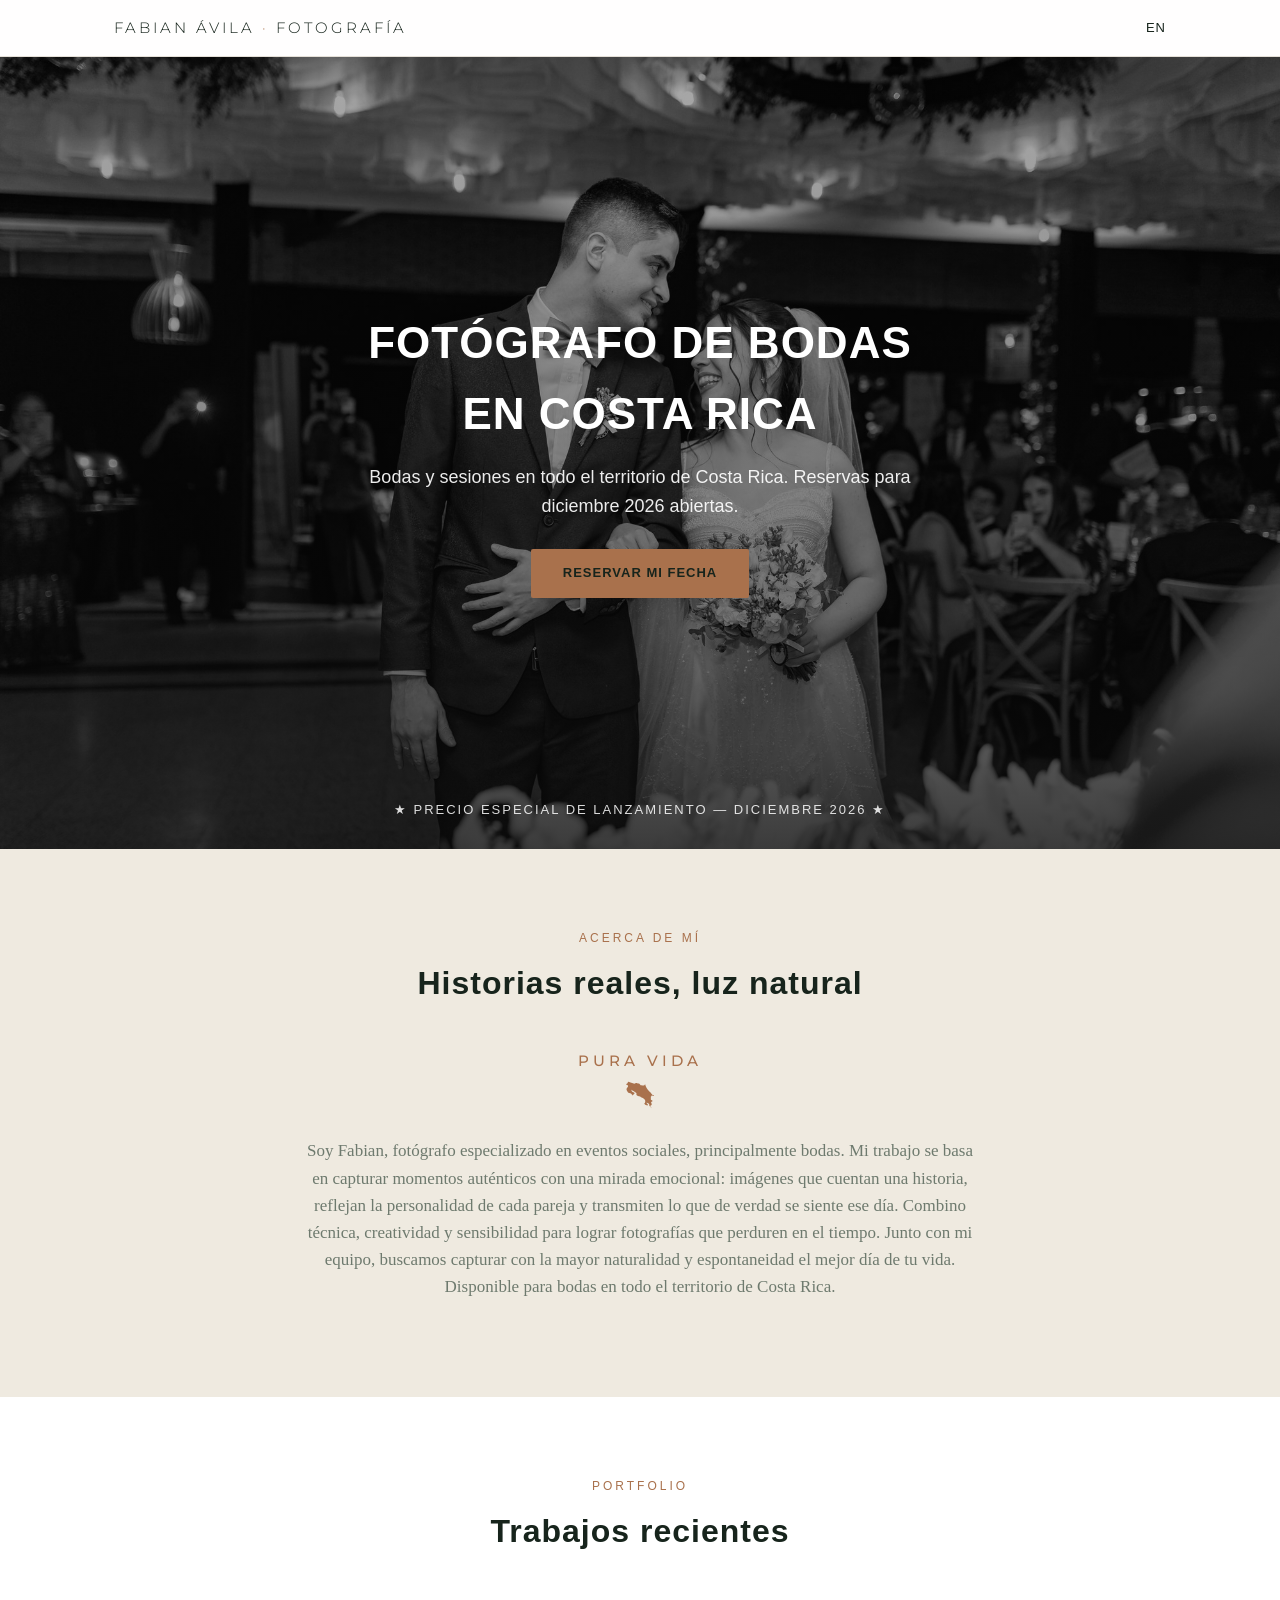
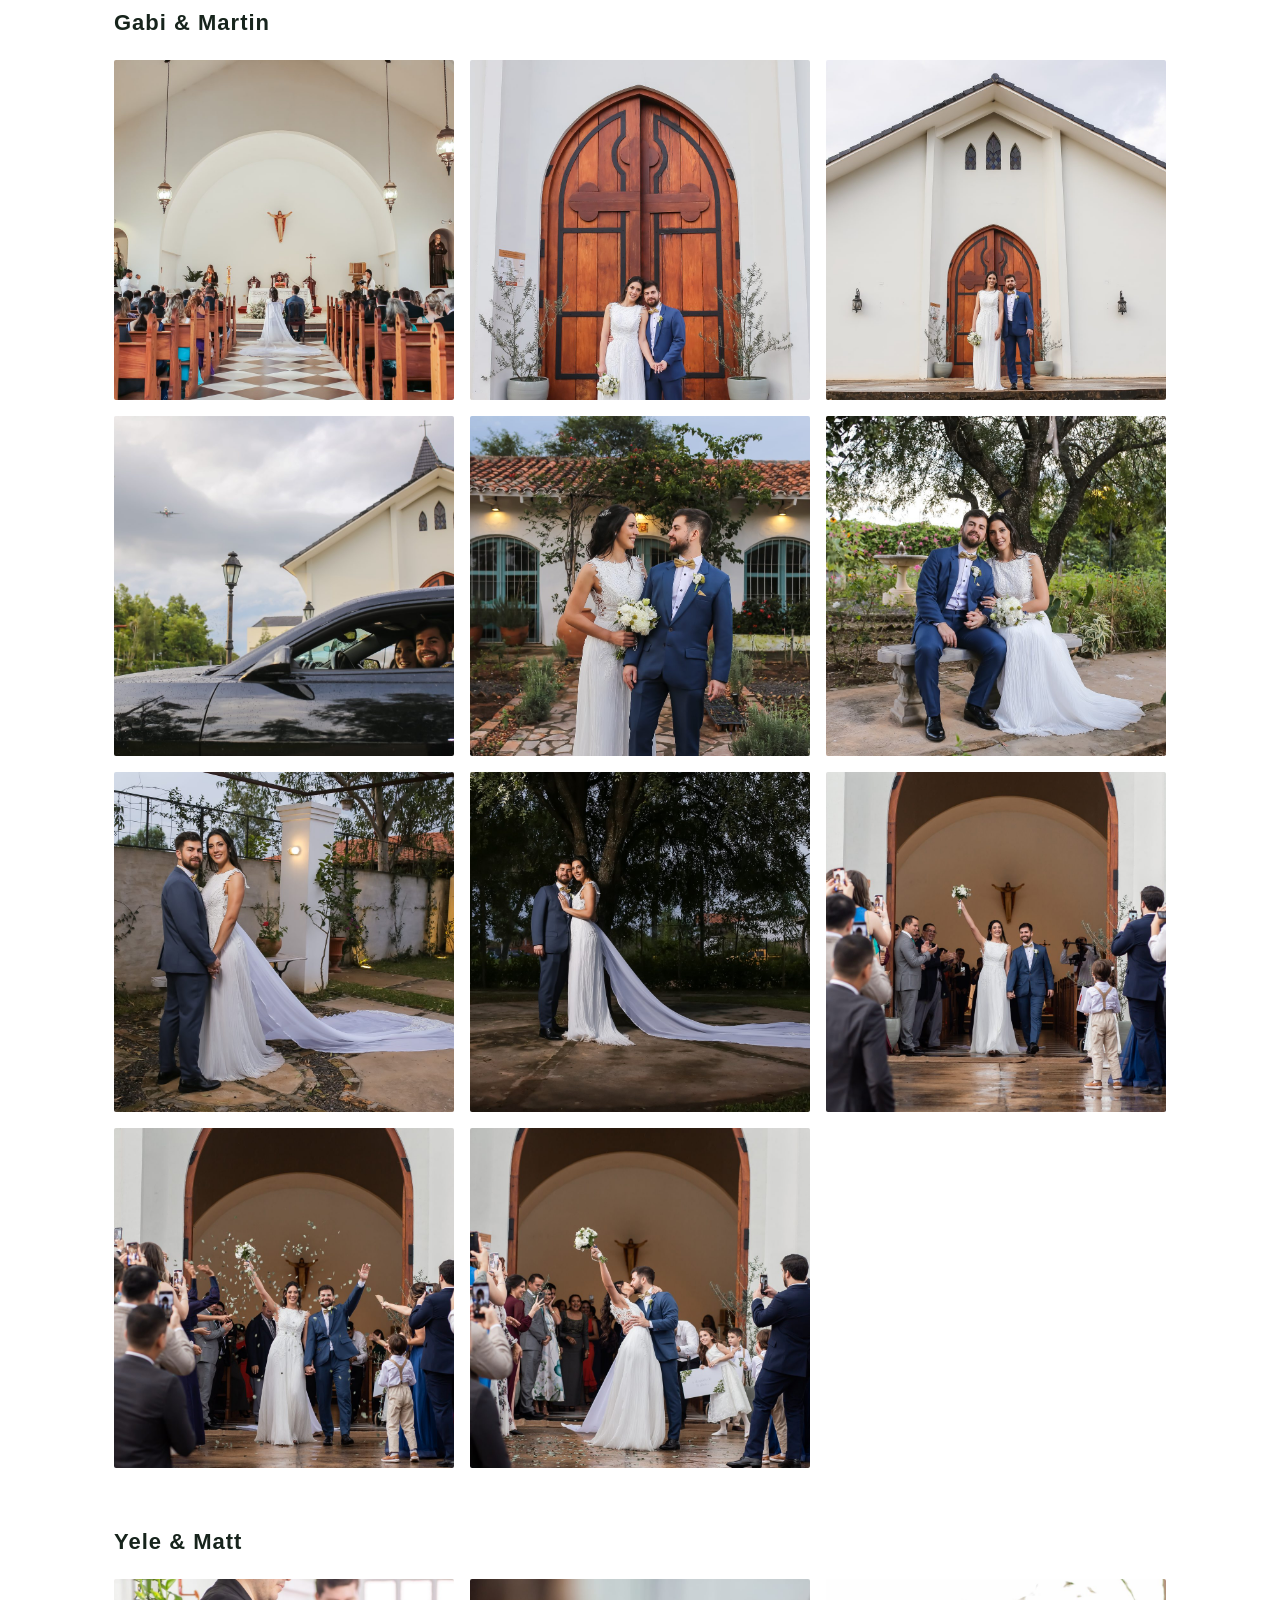
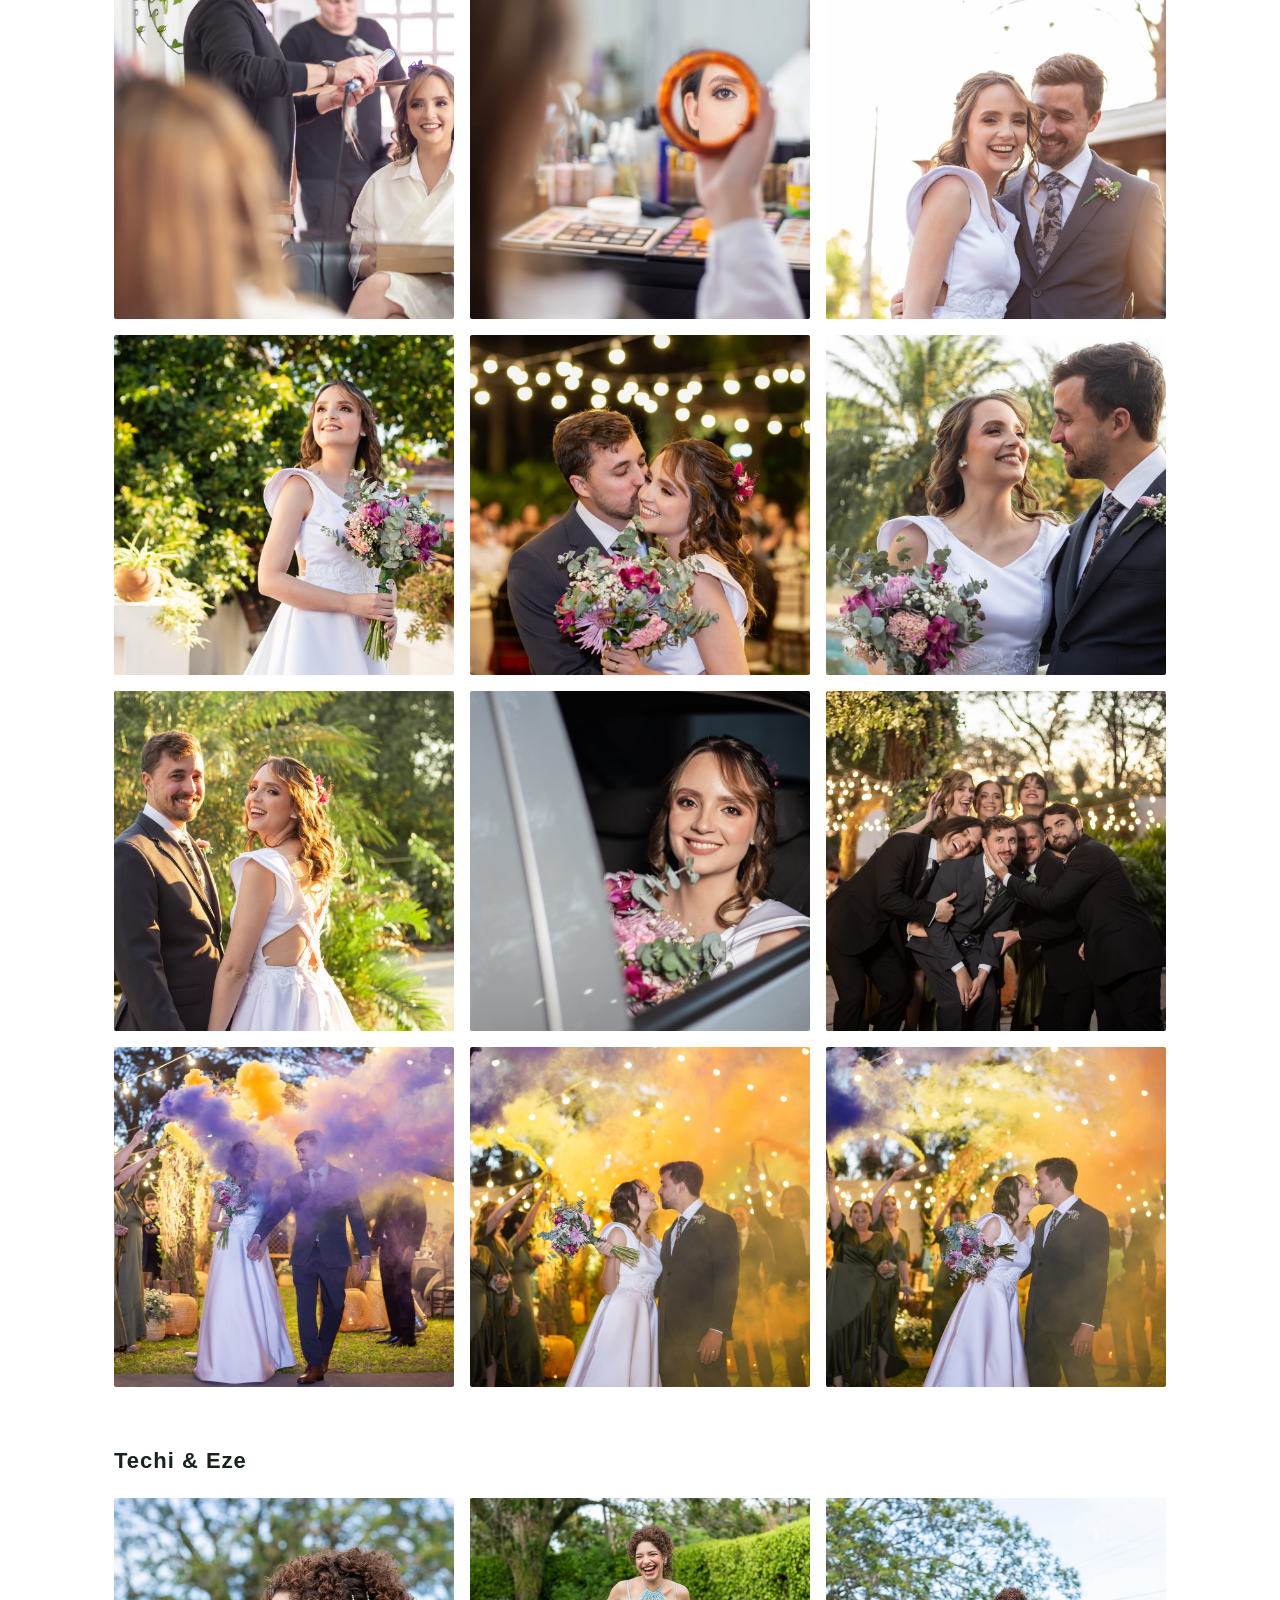
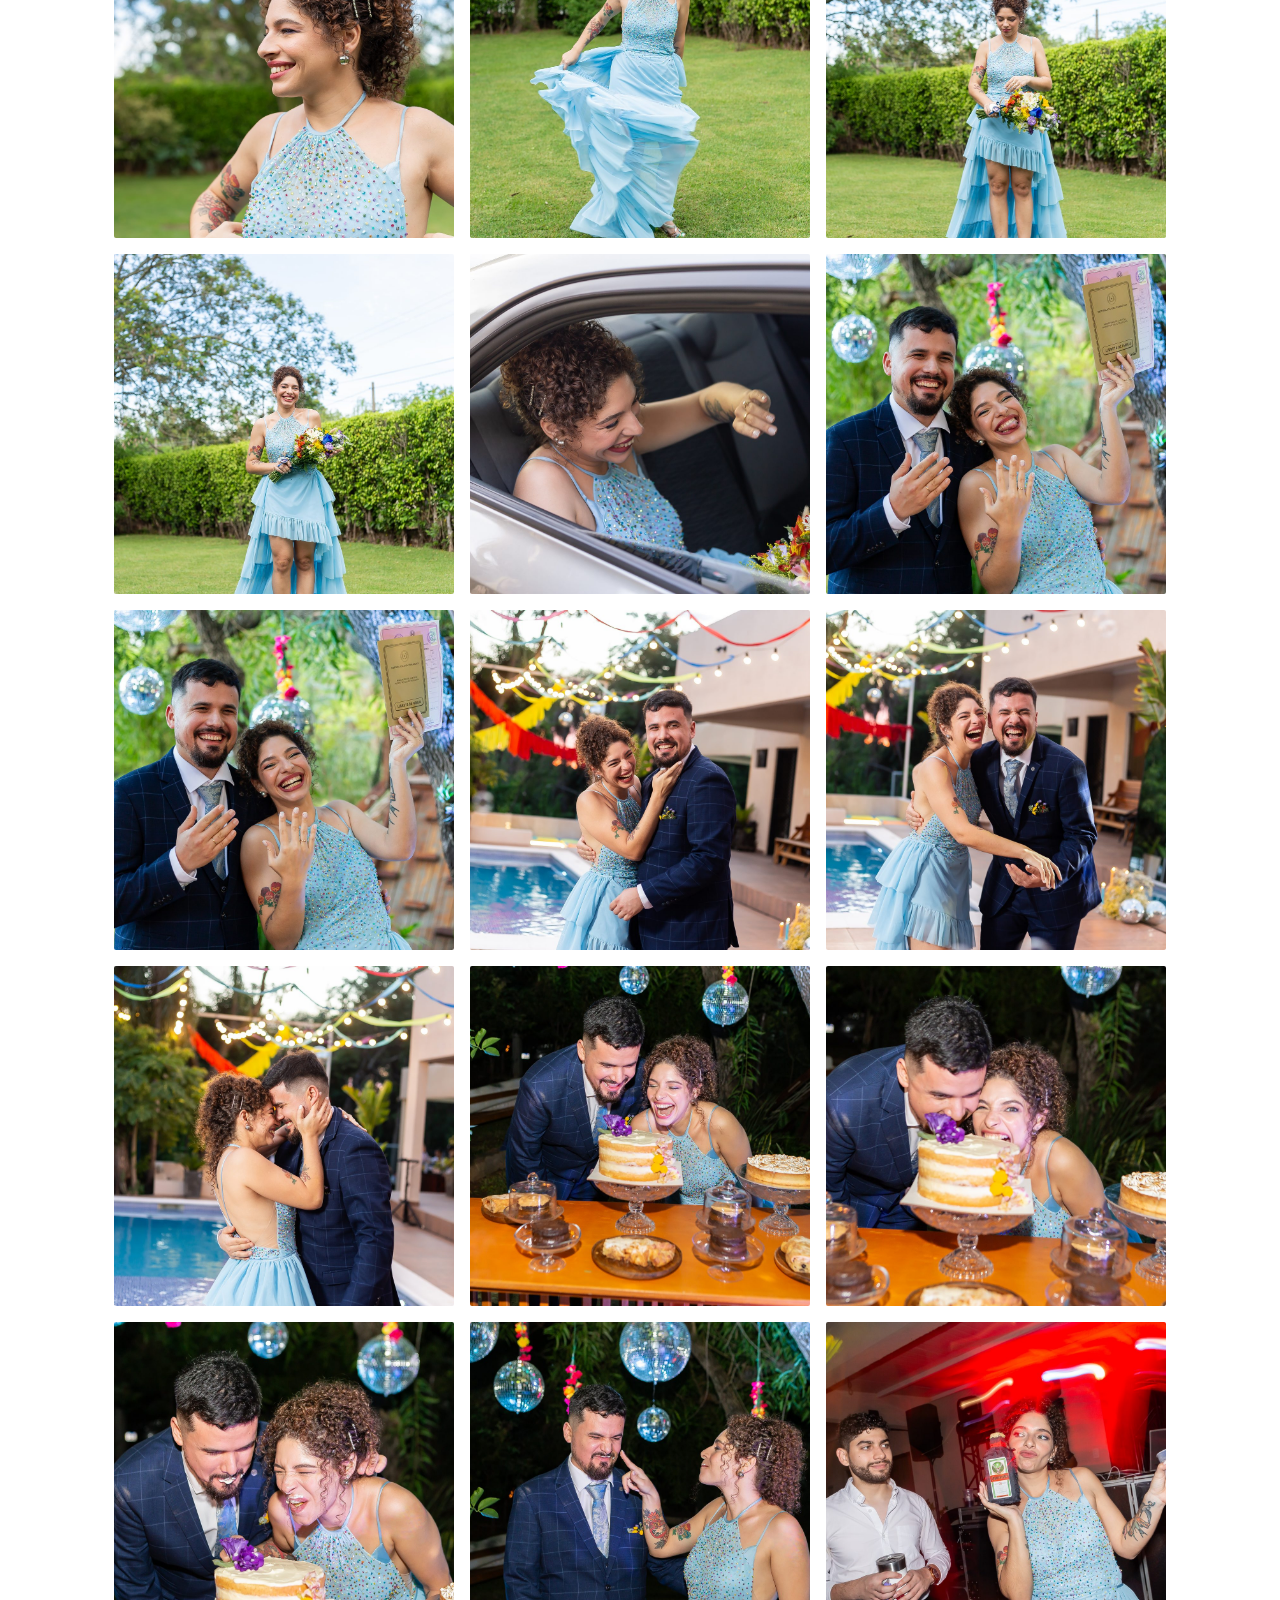
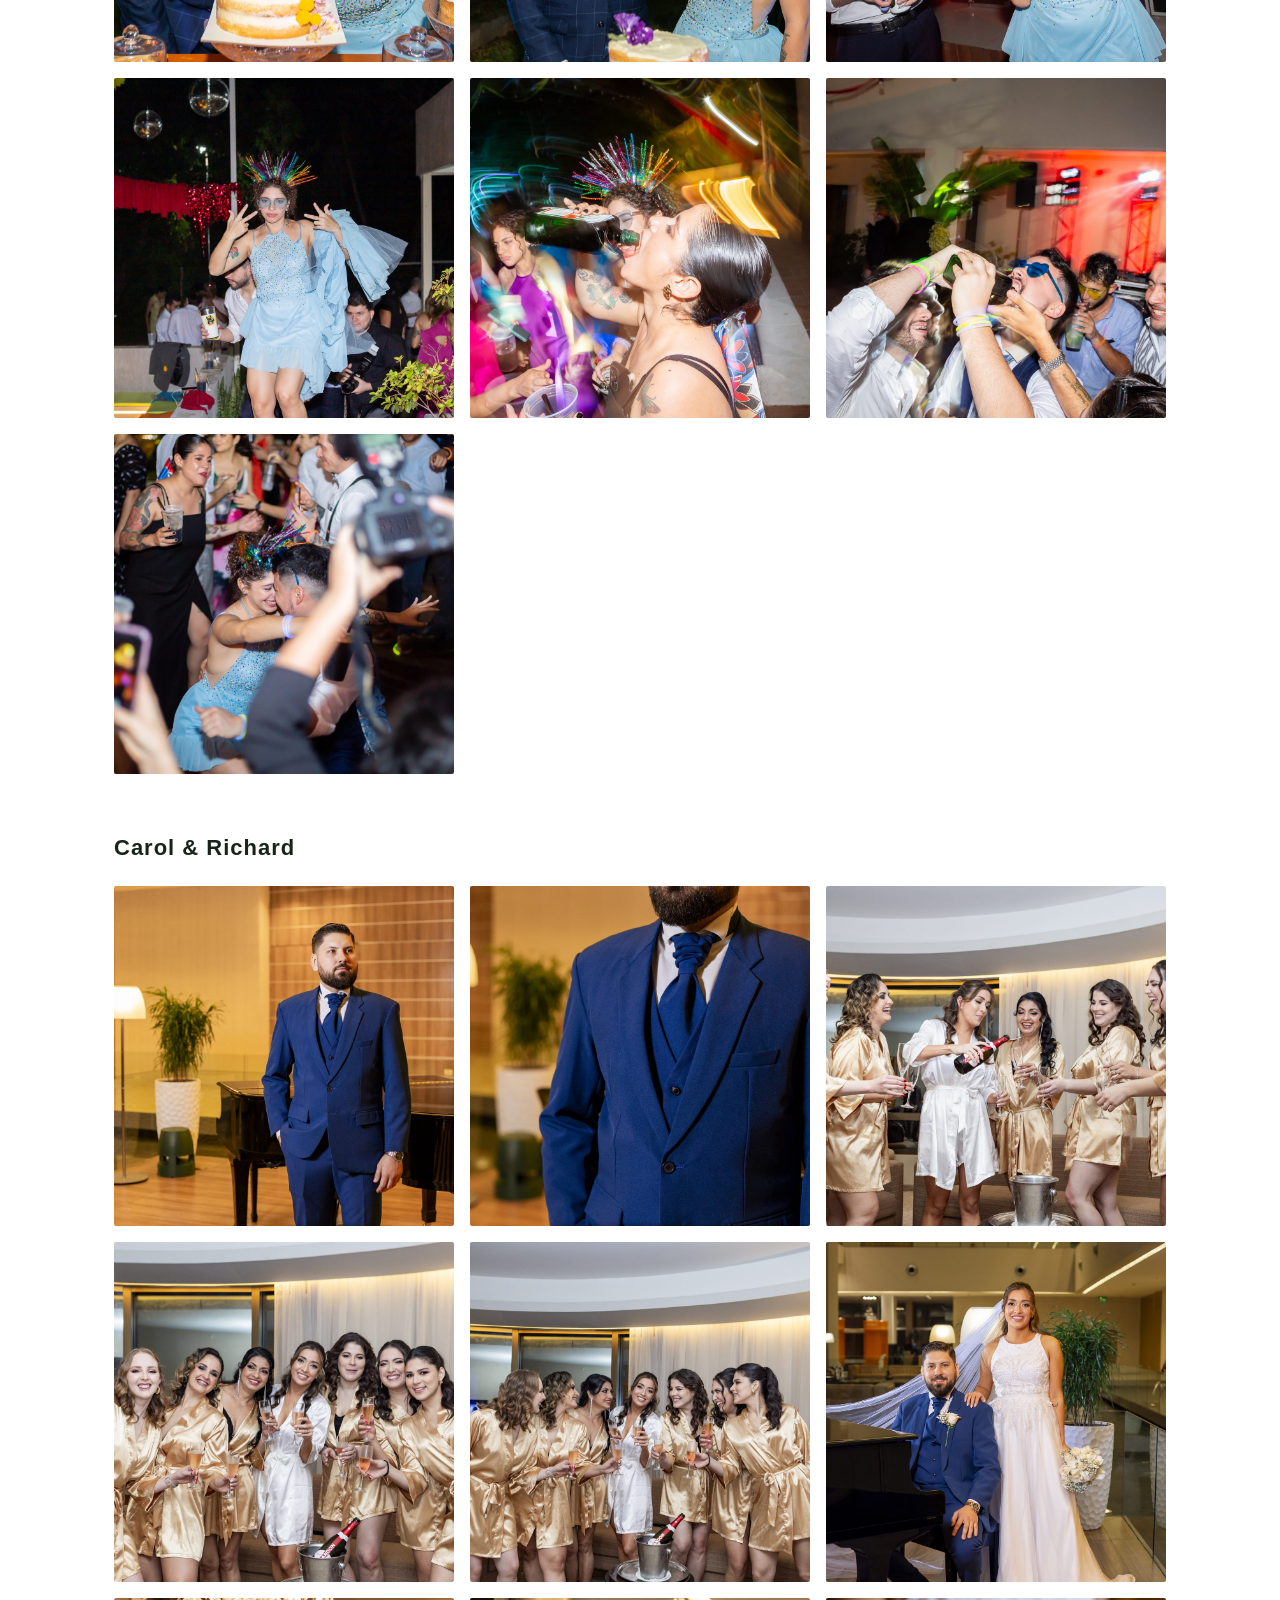
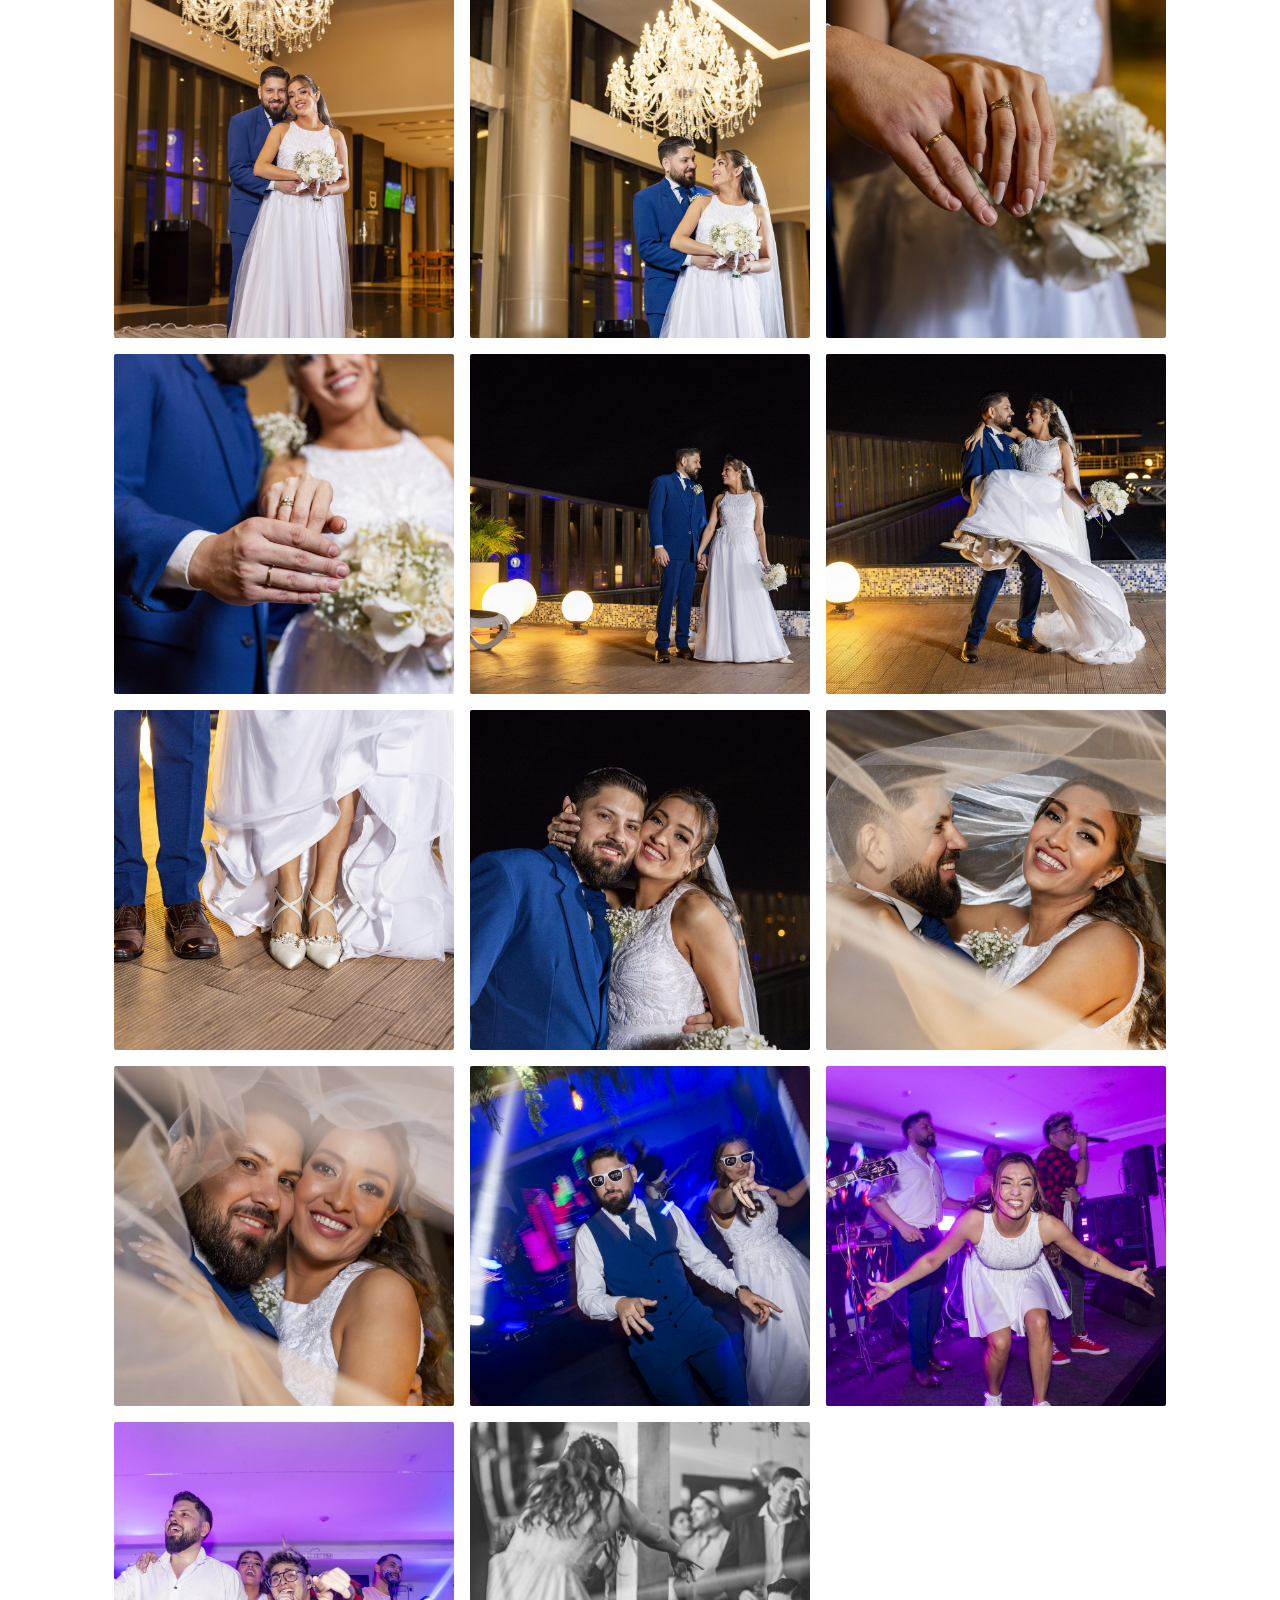
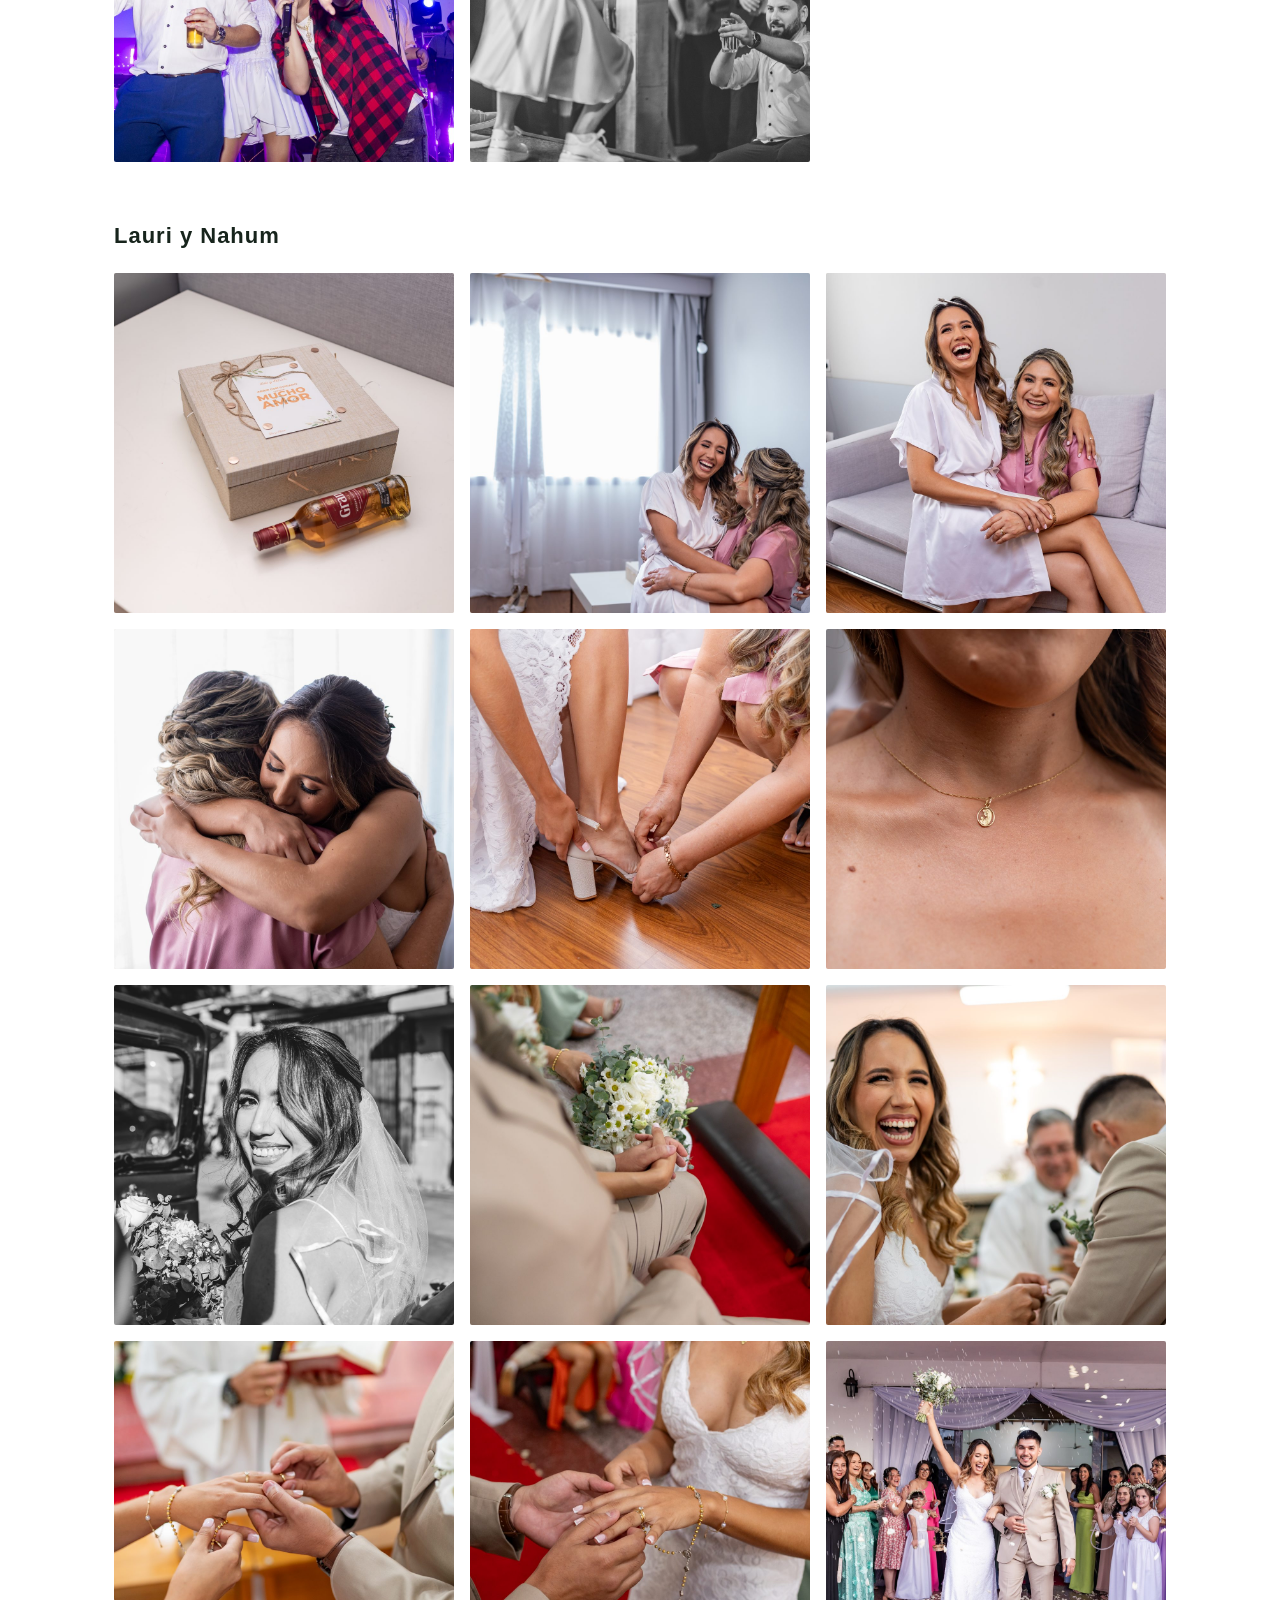
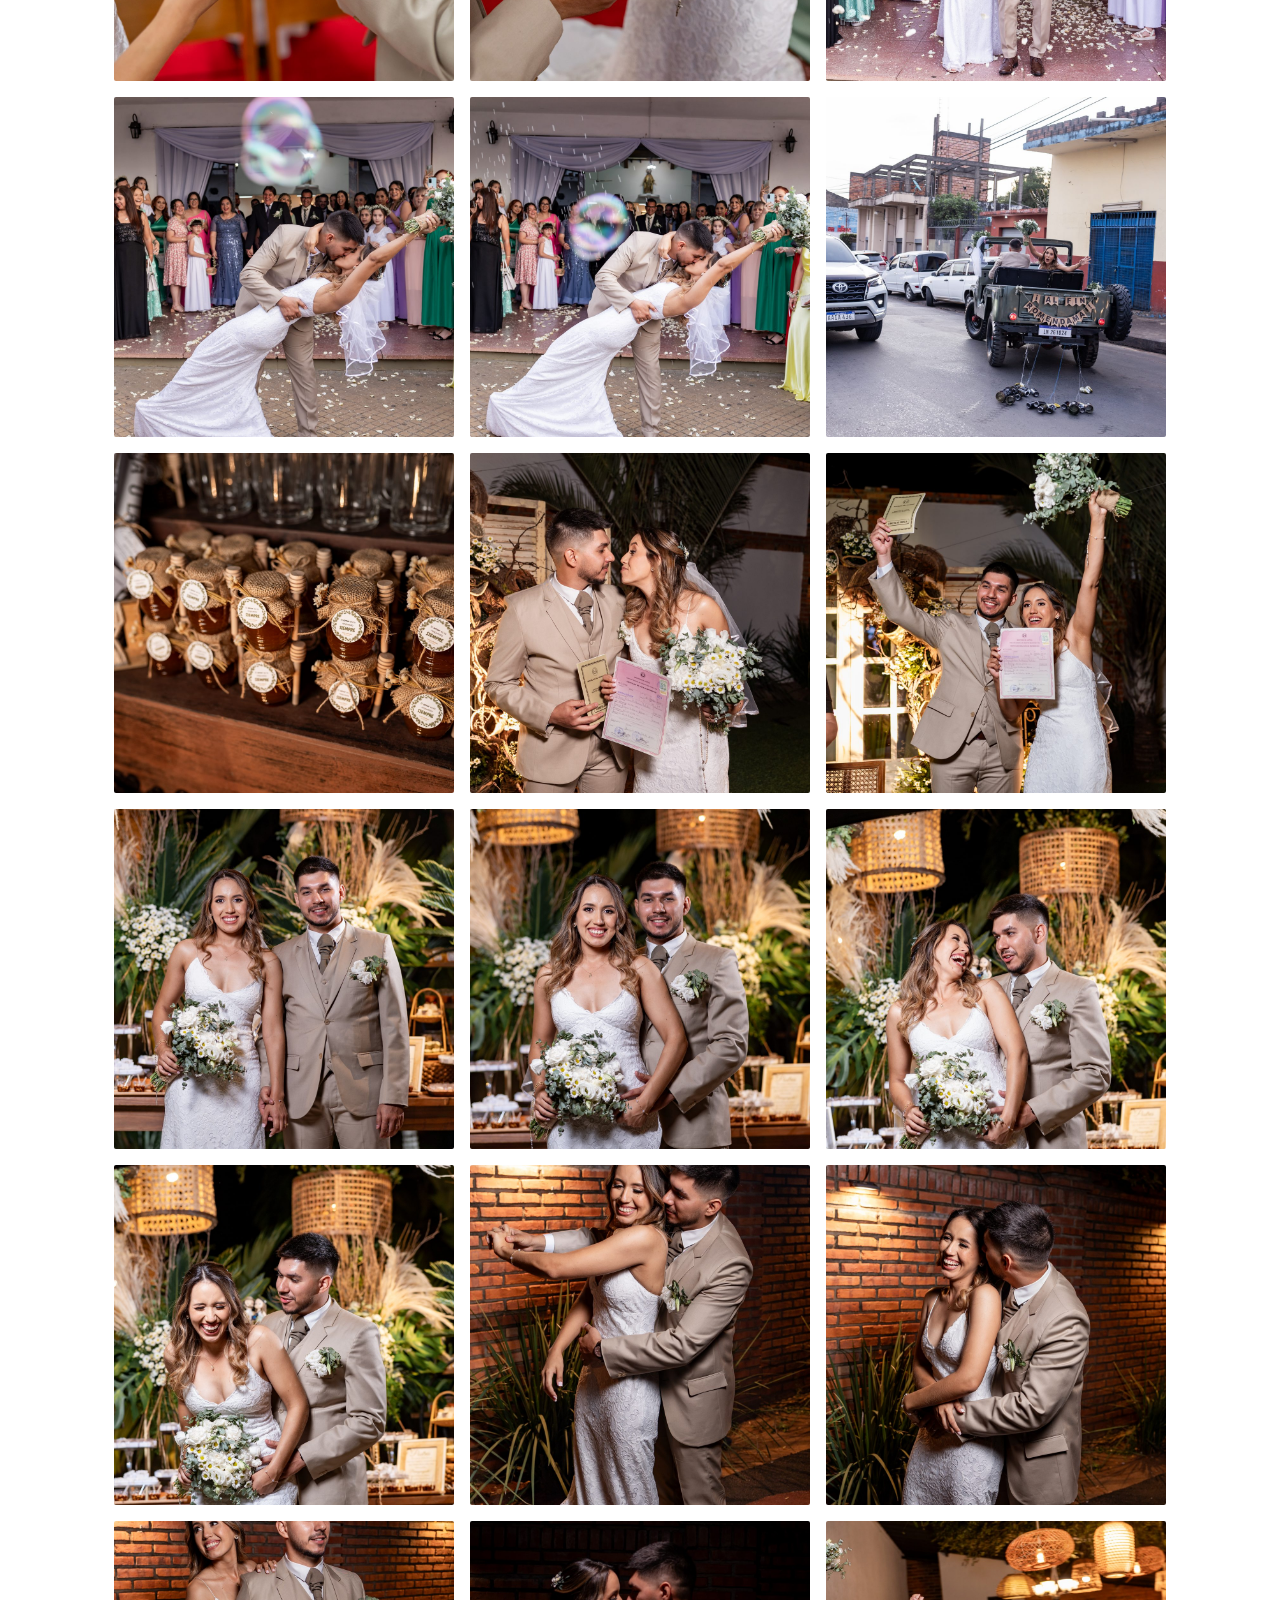
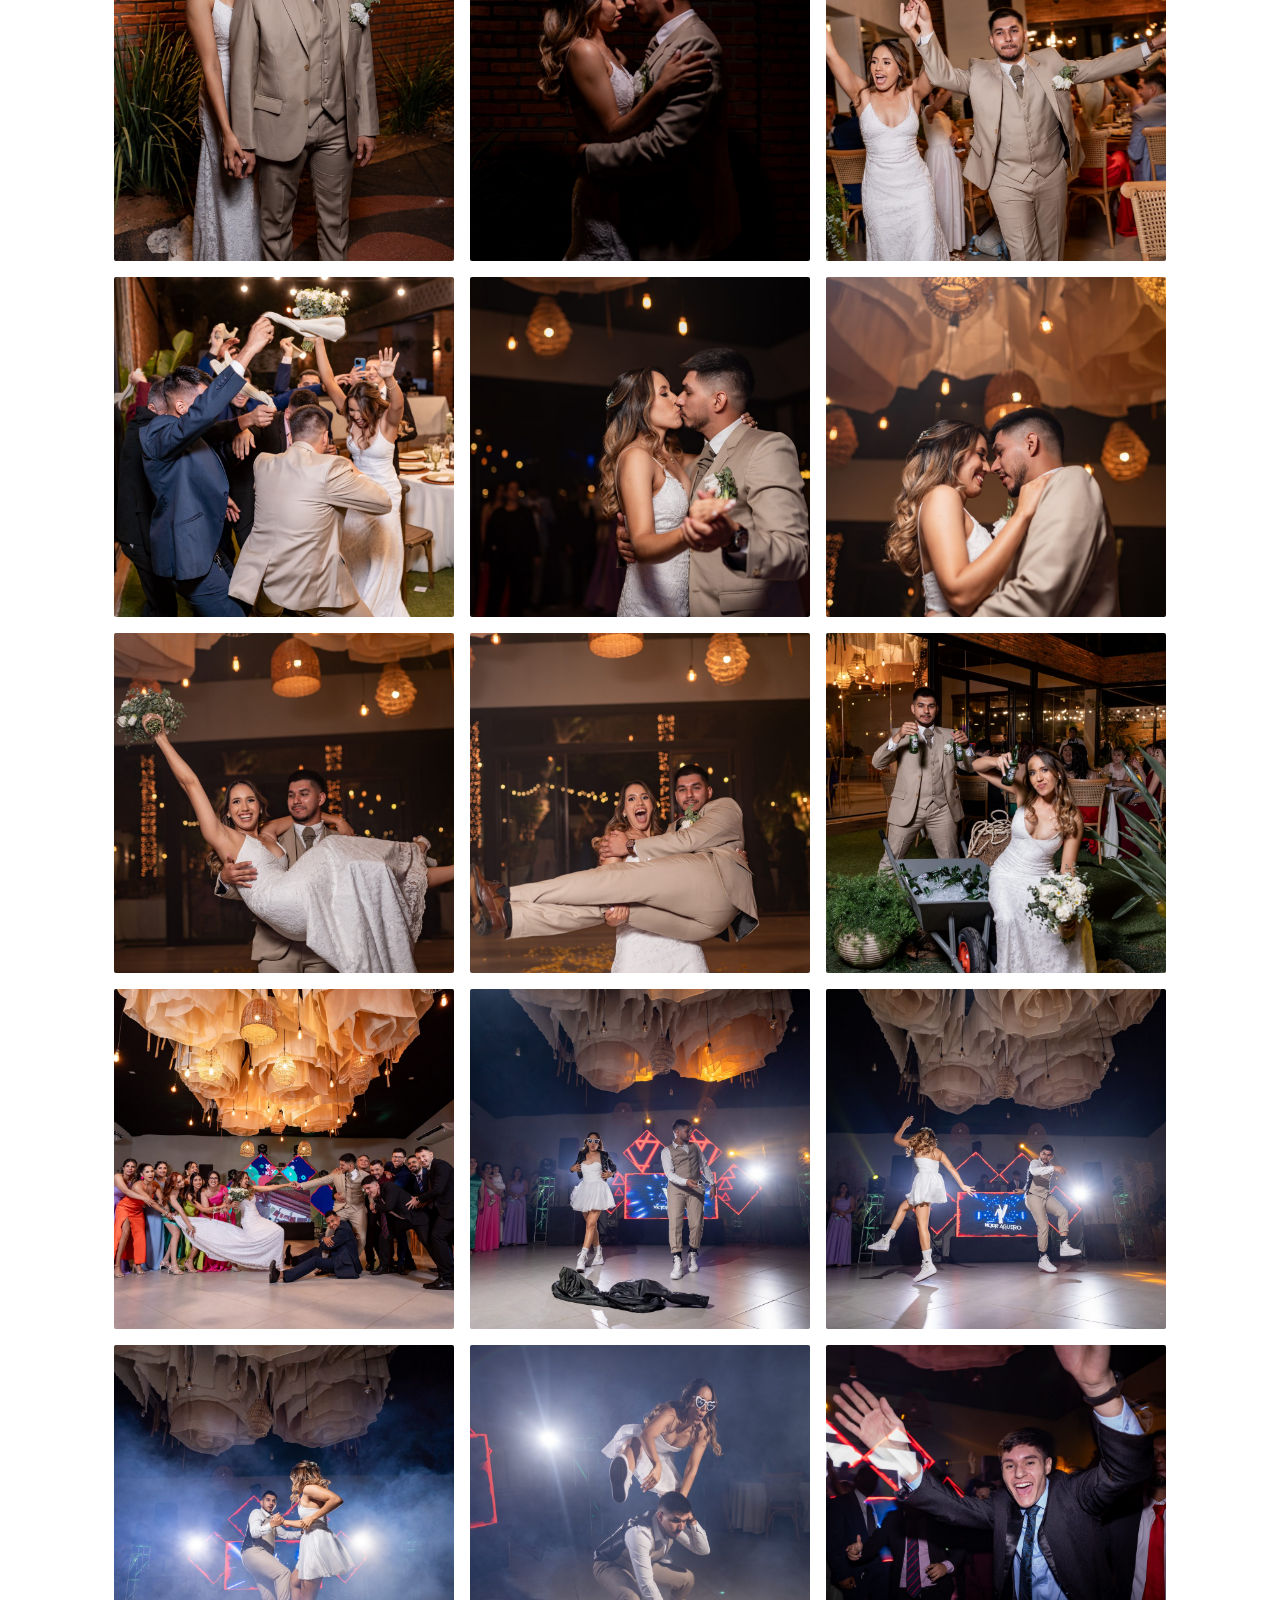
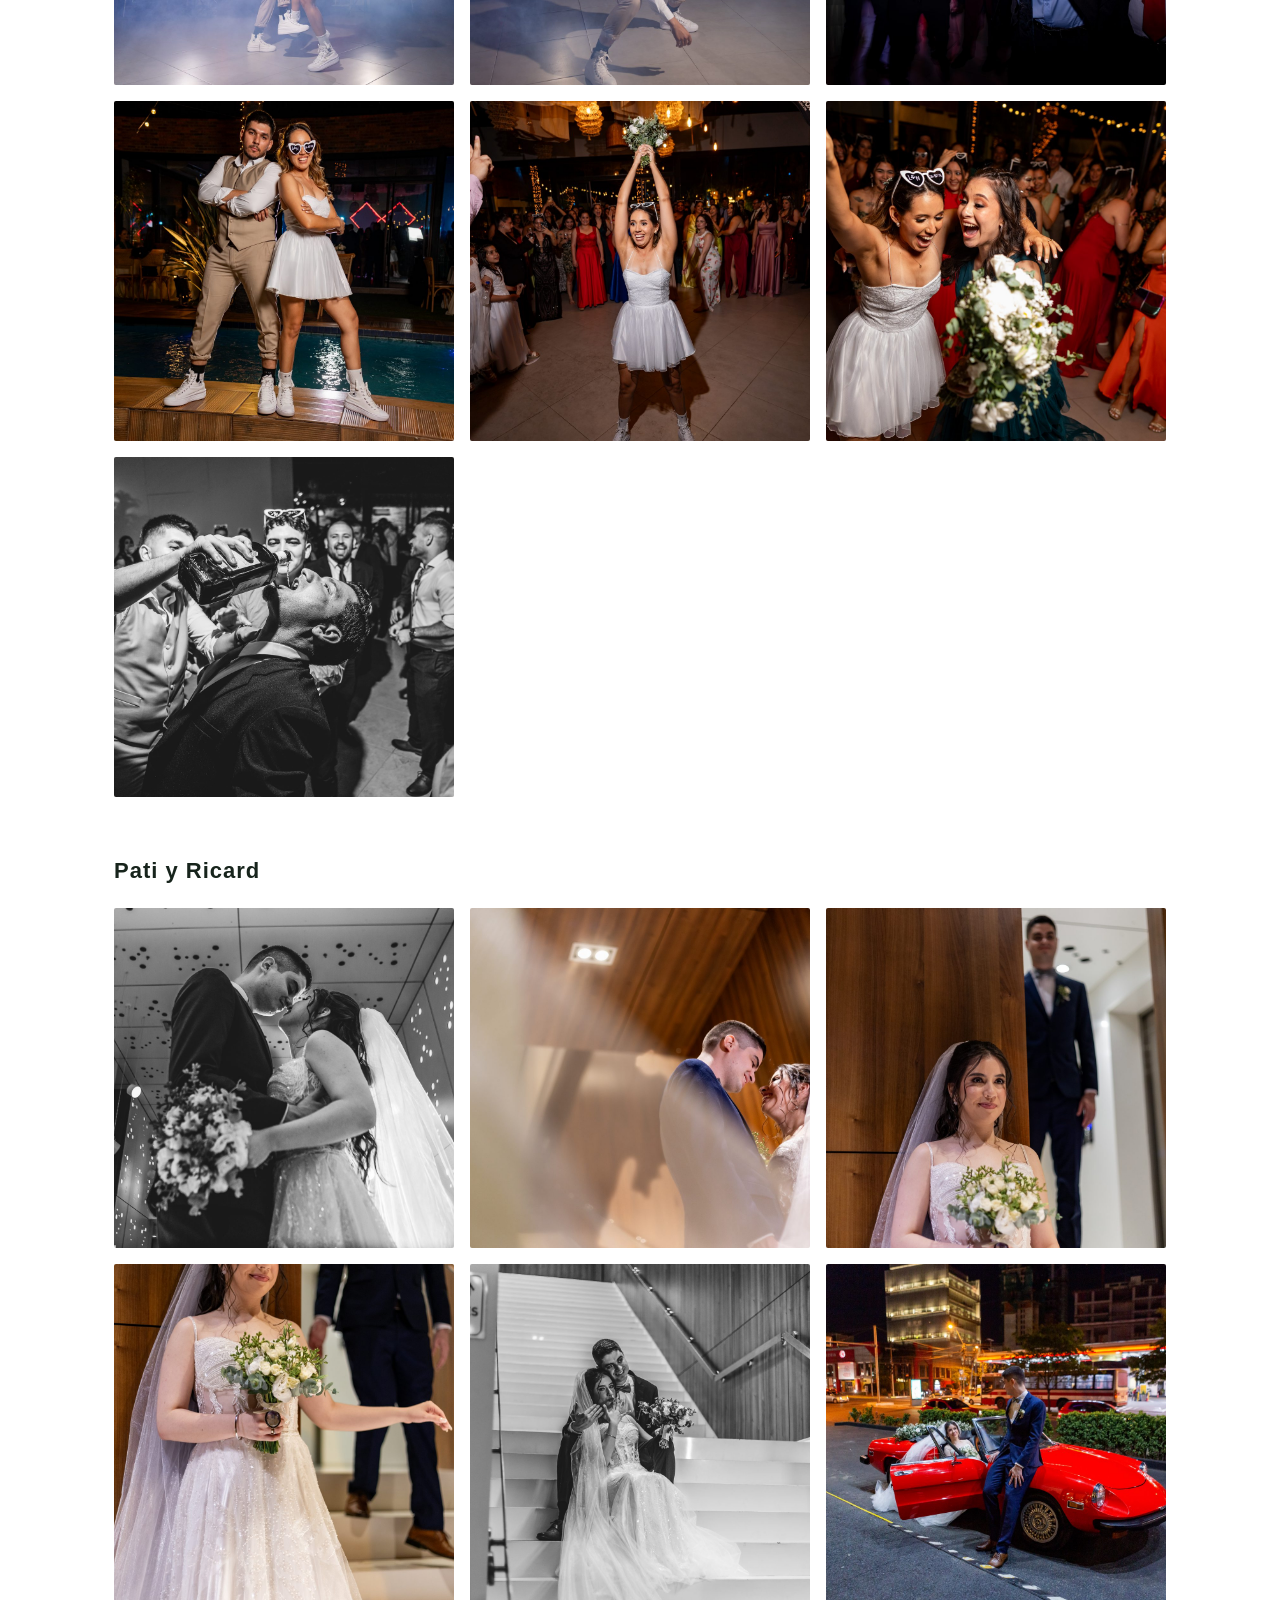
==== commit 9ebfe859: "Actualizar ES: Acerca de mi + Pura Vida + mapa CR + favicon" ====
--- a/index.html
+++ b/index.html
@@ -7,6 +7,9 @@
 <link rel="preconnect" href="https://fonts.googleapis.com">
 <link rel="preconnect" href="https://fonts.gstatic.com" crossorigin>
 <link href="https://fonts.googleapis.com/css2?family=Montserrat:wght@300;500&display=swap" rel="stylesheet">
+<link rel="icon" href="favicon/favicon.ico" sizes="any">
+<link rel="icon" href="favicon/favicon-32.png" type="image/png">
+<link rel="apple-touch-icon" href="favicon/apple-touch-icon.png">
 <style>
   :root{
     --dark:#17241C;
@@ -43,6 +46,9 @@
 
   /* ABOUT */
   .about p{max-width:680px; margin:0 auto 16px; text-align:center; color:var(--gray); font-size:17px;}
+  .pura-vida-mark{display:flex; flex-direction:column; align-items:center; gap:8px; margin:-8px 0 28px;}
+  .pura-vida-text{font-family:'Montserrat',Arial,sans-serif; font-weight:500; font-size:15px; letter-spacing:4px; text-transform:uppercase; color:var(--accent);}
+  .cr-map{width:28px; height:28px; color:var(--accent);}
 
   /* GALLERY */
   .gallery{background:#fff;}
@@ -122,9 +128,13 @@
 <section class="about">
   <div class="container">
     <div class="section-title">
-      <span data-es>Sobre mí</span>
+      <span data-es>Acerca de mí</span>
       <h2 data-es>Historias reales, luz natural</h2>
-      
+
+    </div>
+    <div class="pura-vida-mark">
+      <span class="pura-vida-text" data-es>Pura Vida</span>
+      <svg class="cr-map" viewBox="0 0 200 200" aria-hidden="true"><path fill="currentColor" d="M200,103.482L199.785,104.535L198.708,105.798L197.201,106.956L195.264,107.798L190.527,105.272L185.791,102.535L183.423,103.798L182.347,107.377L180.624,109.272L178.471,110.009L177.61,111.166L177.395,123.371L177.61,134.728L181.055,135.043L186.868,139.037L189.451,141.35L190.312,143.451L189.451,144.502L185.145,147.024L181.055,150.176L178.902,154.167L182.562,160.469L183.423,164.773L183.208,169.287L182.347,171.492L174.166,176.634L172.443,178.522L172.659,179.781L176.964,183.348L179.117,186.81L181.055,191.005L181.27,194.57L177.18,187.859L171.582,181.46L166.631,177.578L166.2,168.343L164.263,163.304L156.943,158.683L150.484,155.533L145.963,156.163L148.762,161.414L156.082,168.238L156.728,170.862L156.512,174.325L151.561,173.8L147.04,172.331L141.442,171.911L137.783,169.812L130.032,161.729L135.63,154.798L137.352,150.281L137.137,140.824L135.845,136.305L129.817,129.26L120.344,121.688L107.212,115.376L100.969,110.43L85.253,106.535L79.44,104.009L74.704,99.271L74.058,95.795L75.78,90.529L71.475,83.891L52.96,70.713L42.626,65.862L40.258,63.119L38.751,62.17L40.258,71.24L44.779,76.723L56.62,81.783L59.849,84.734L61.141,88.632L54.252,96.006L50.807,97.902L49.731,101.903L47.578,103.166L45.21,100.85L35.522,89.264L17.008,83.68L13.563,80.307L6.674,69.659L3.66,60.059L4.736,53.622L12.271,43.487L14.639,39.157L14.209,36.41L14.424,32.501L11.625,29.753L4.521,26.054L0,23.2L1.292,21.719L9.473,17.807L9.903,14.317L9.903,13.153L11.195,12.942L12.271,11.99L13.132,11.038L15.285,7.652L17.223,5.747L19.376,5.43L22.174,6.805L32.293,10.509L43.703,14.528L59.849,20.239L66.523,16.644L72.336,13.788L76.211,14.211L85.038,17.49L90.205,18.547L93.434,18.23L98.816,22.988L101.83,26.582L102.476,29.013L104.198,30.282L108.504,30.599L119.053,33.029L125.511,32.606L131.324,29.965L134.553,26.899L135.63,22.037L137.137,24.468L138.859,28.274L139.505,33.135L147.255,49.505L153.283,58.582L166.631,75.247L172.228,78.304L181.916,91.687L185.361,93.899L187.298,97.796L197.201,101.061Z"/></svg>
     </div>
     <p data-es>Soy Fabian, fotógrafo especializado en eventos sociales, principalmente bodas. Mi trabajo se basa en capturar momentos auténticos con una mirada emocional: imágenes que cuentan una historia, reflejan la personalidad de cada pareja y transmiten lo que de verdad se siente ese día. Combino técnica, creatividad y sensibilidad para lograr fotografías que perduren en el tiempo. Junto con mi equipo, buscamos capturar con la mayor naturalidad y espontaneidad el mejor día de tu vida. Disponible para bodas en todo el territorio de Costa Rica.</p>
     
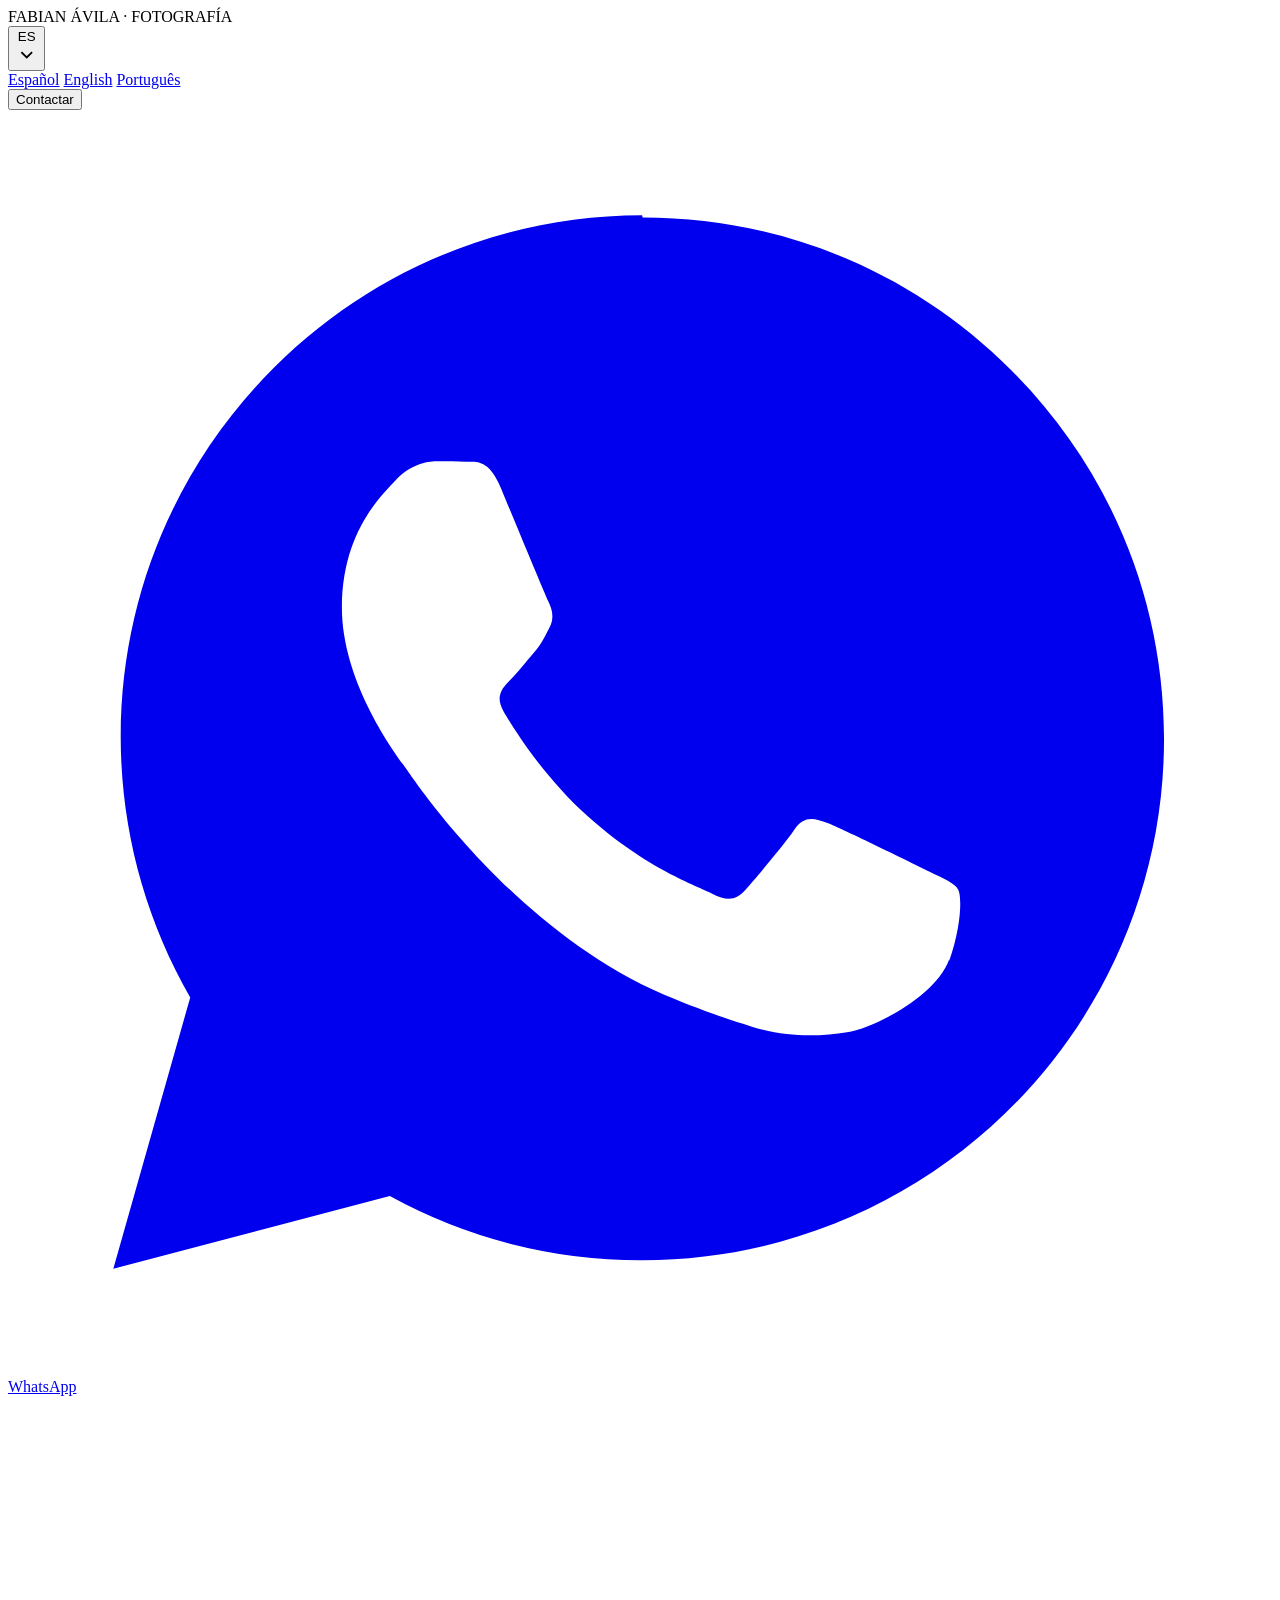
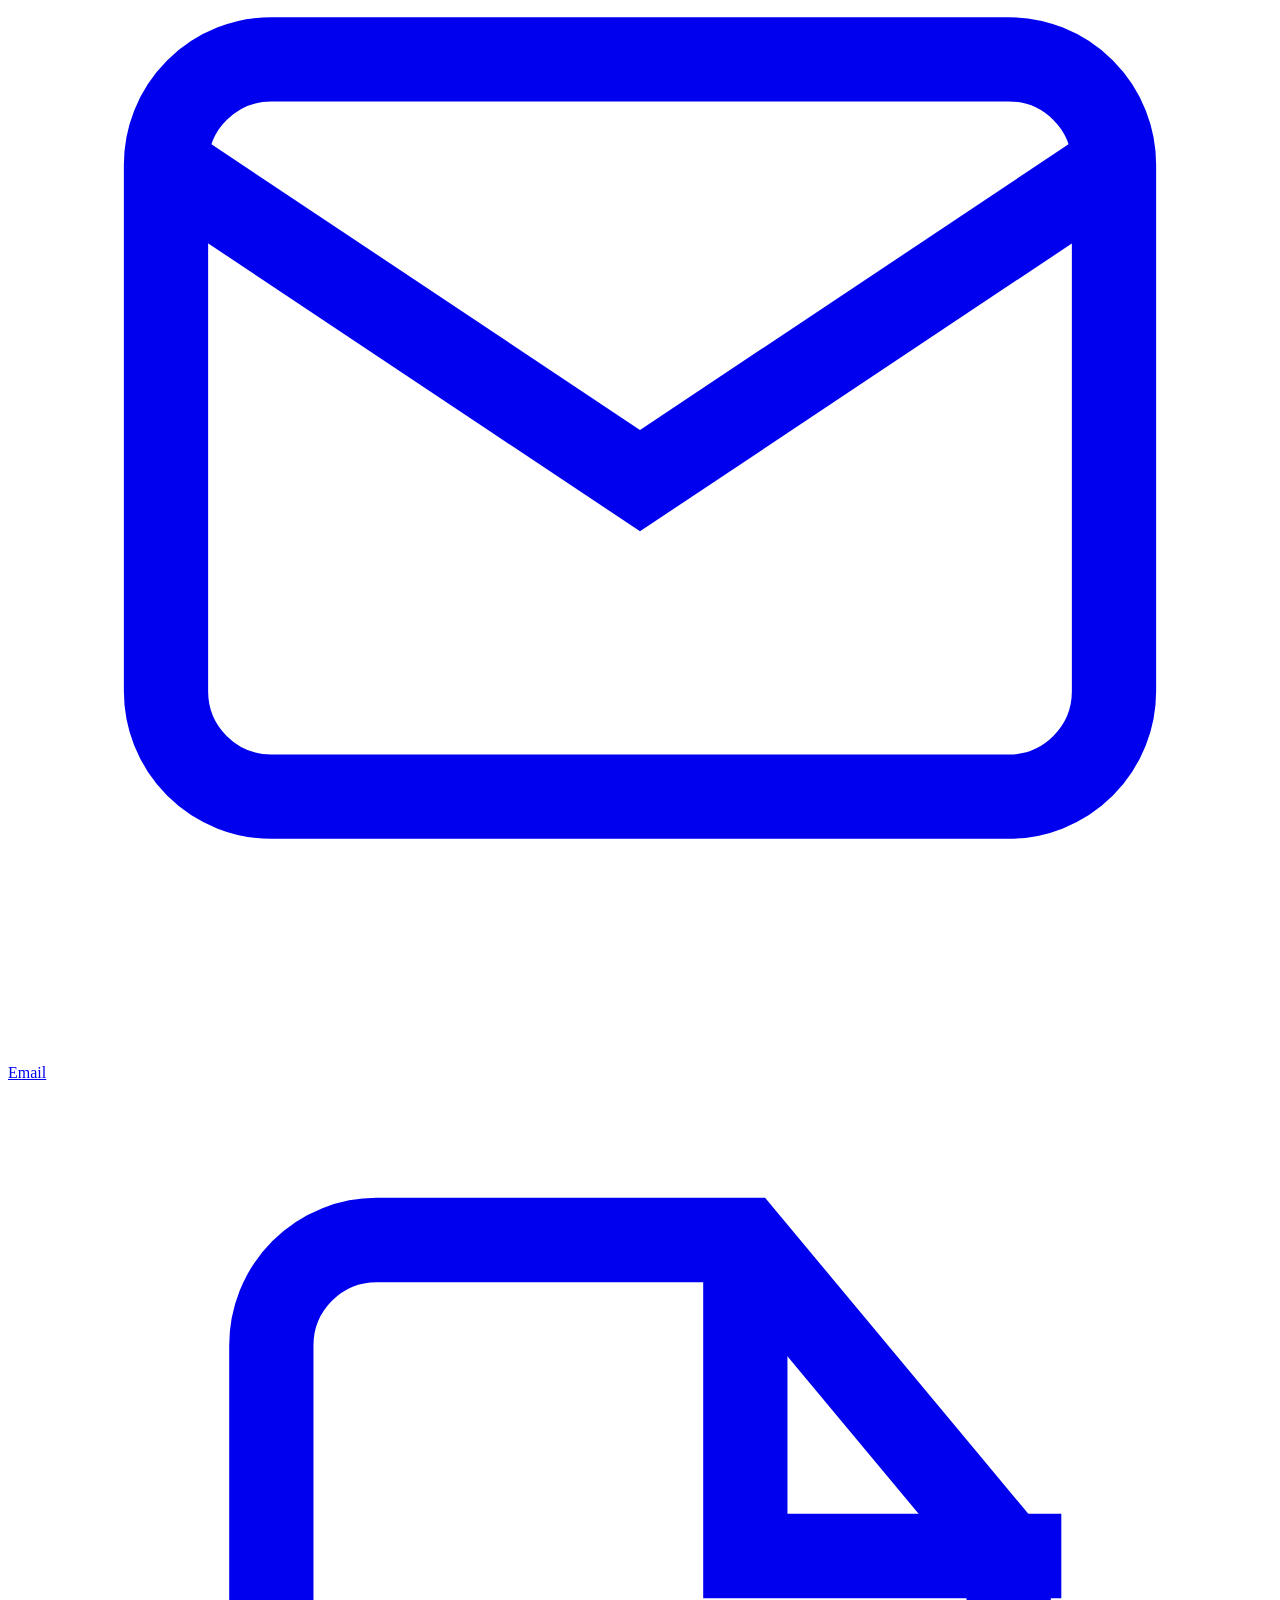
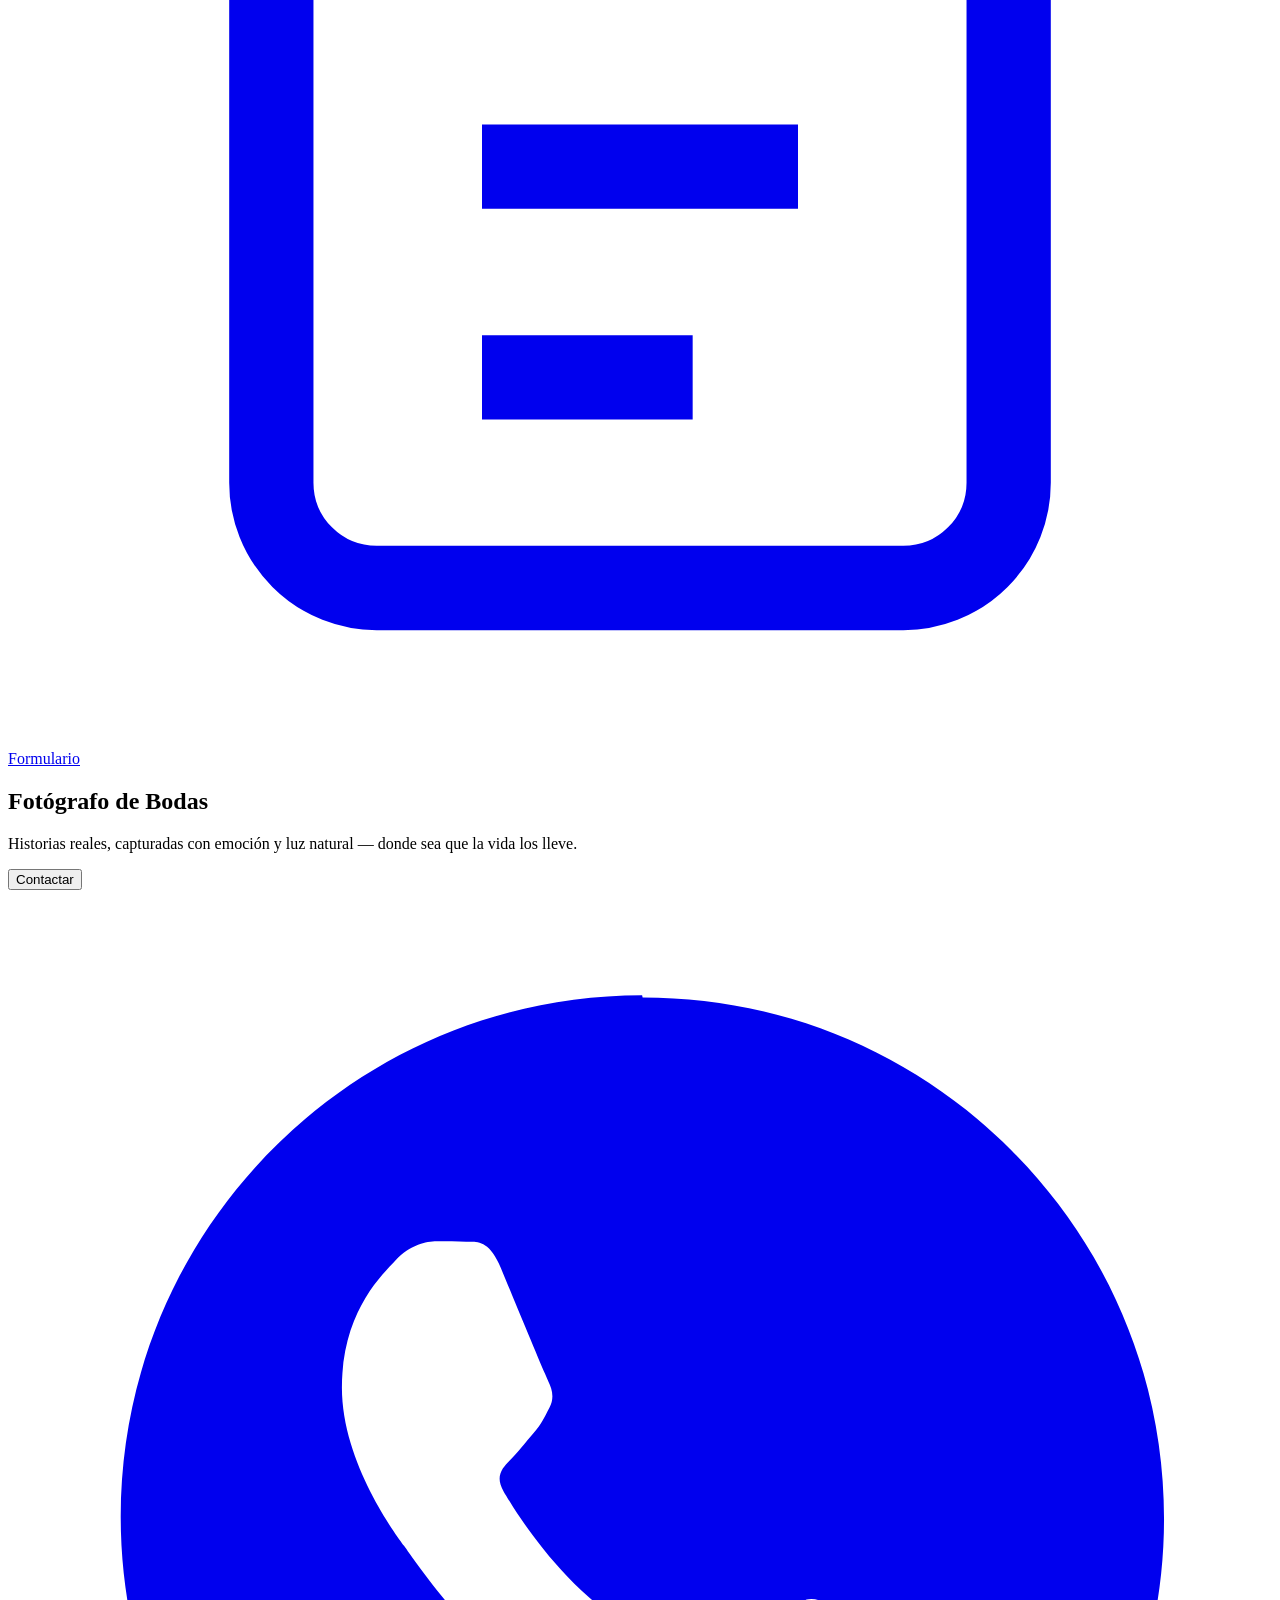
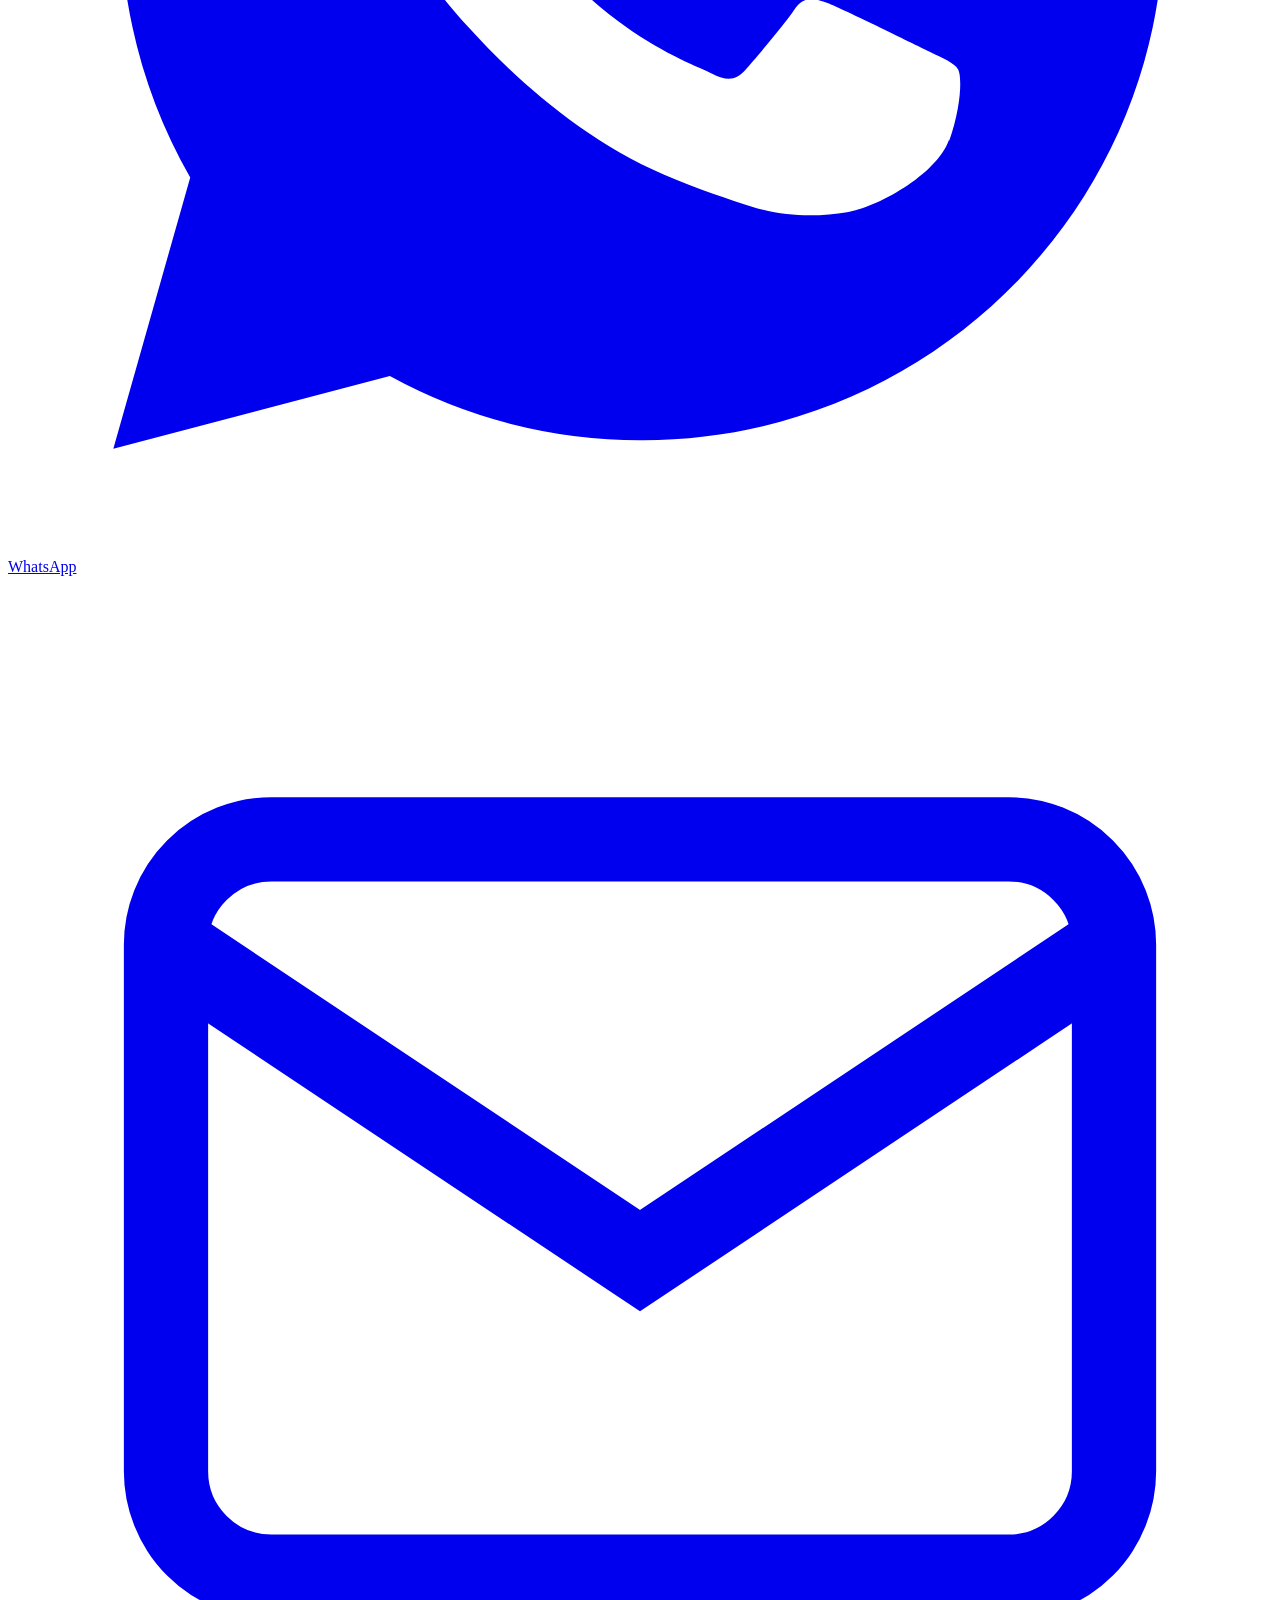
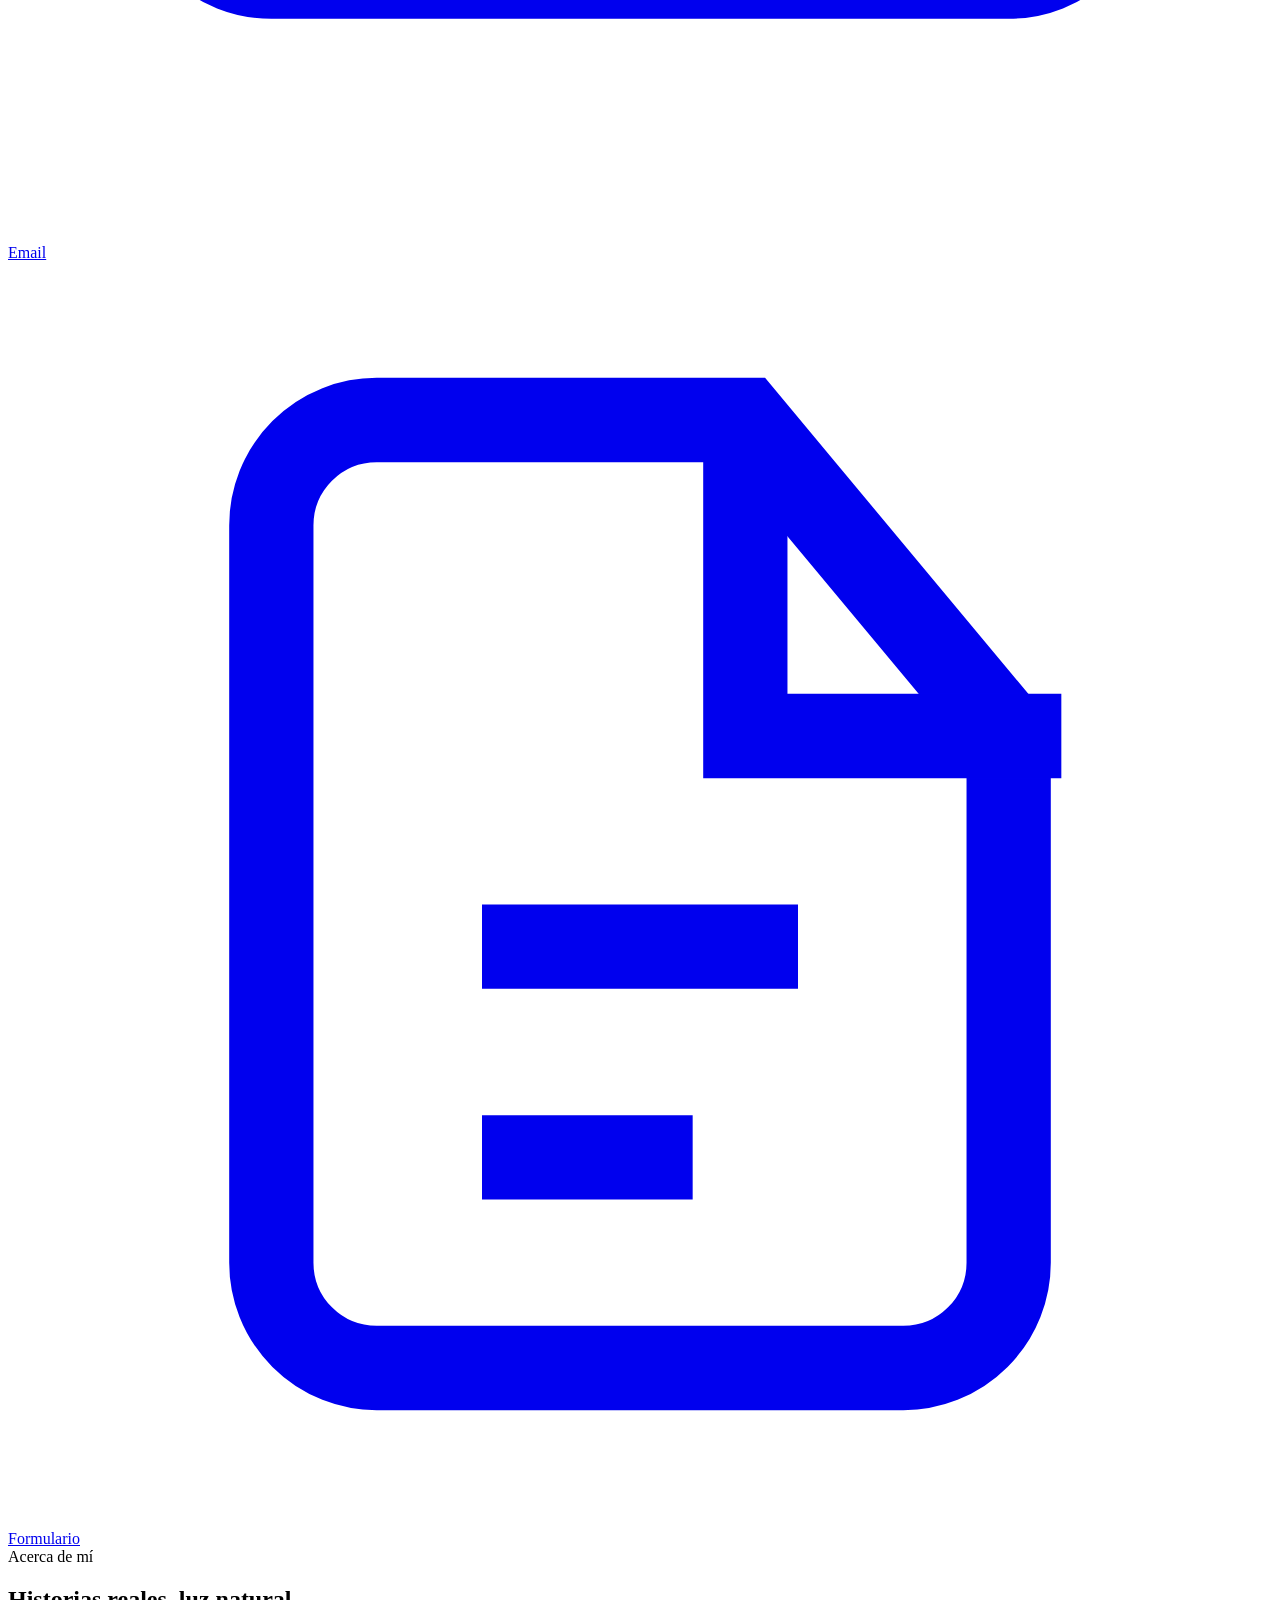
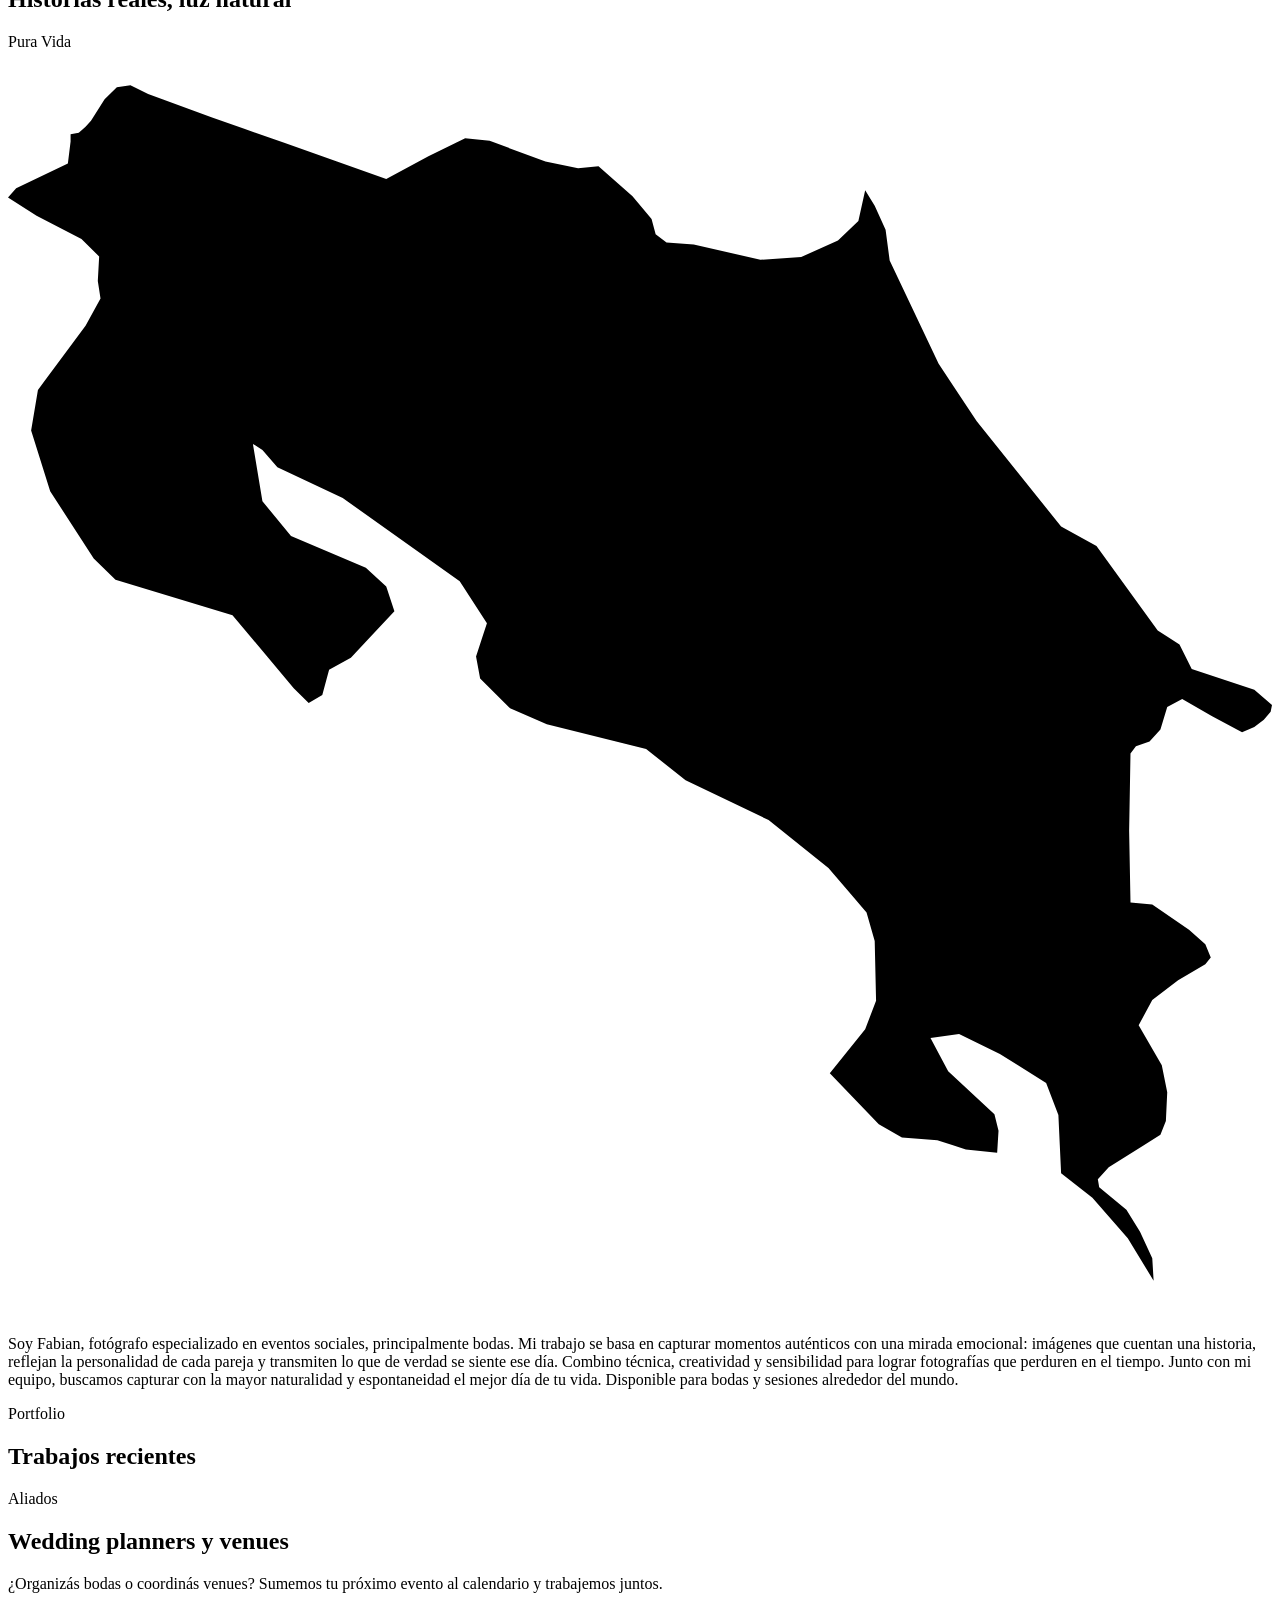
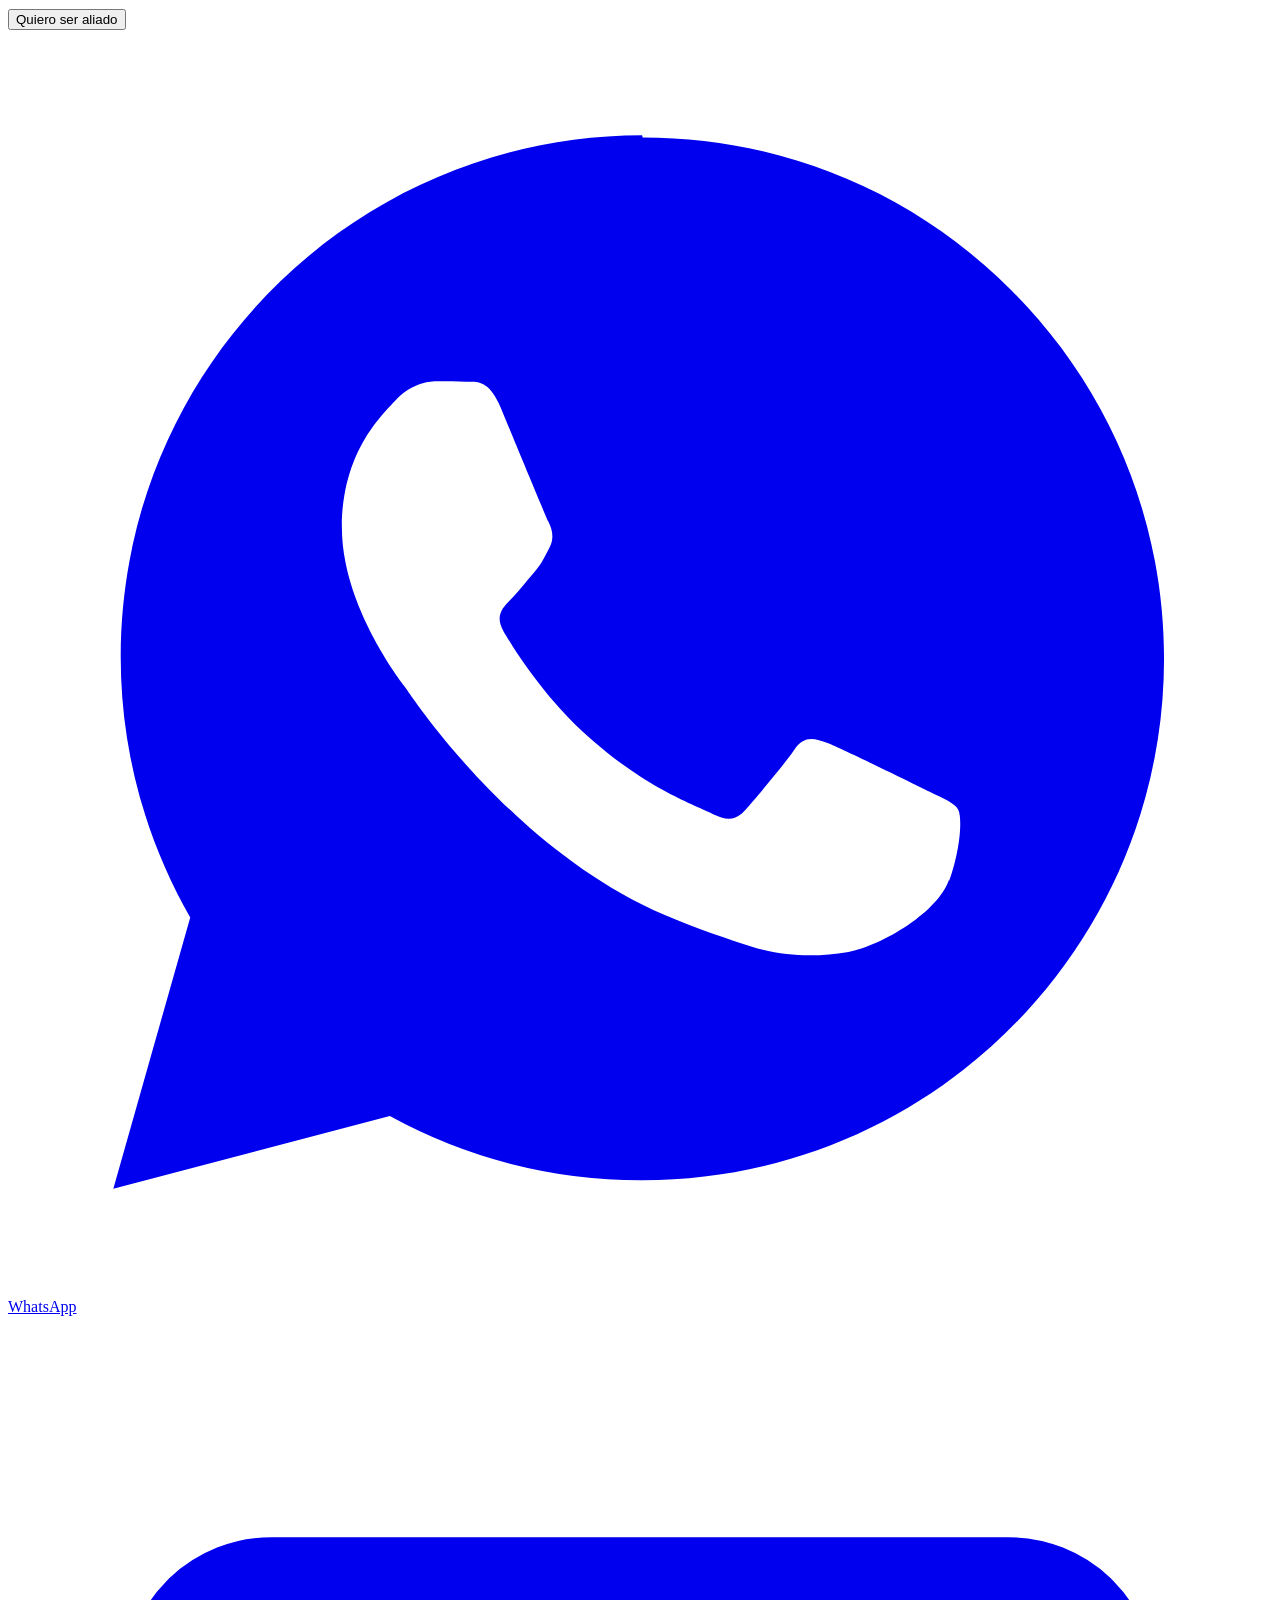
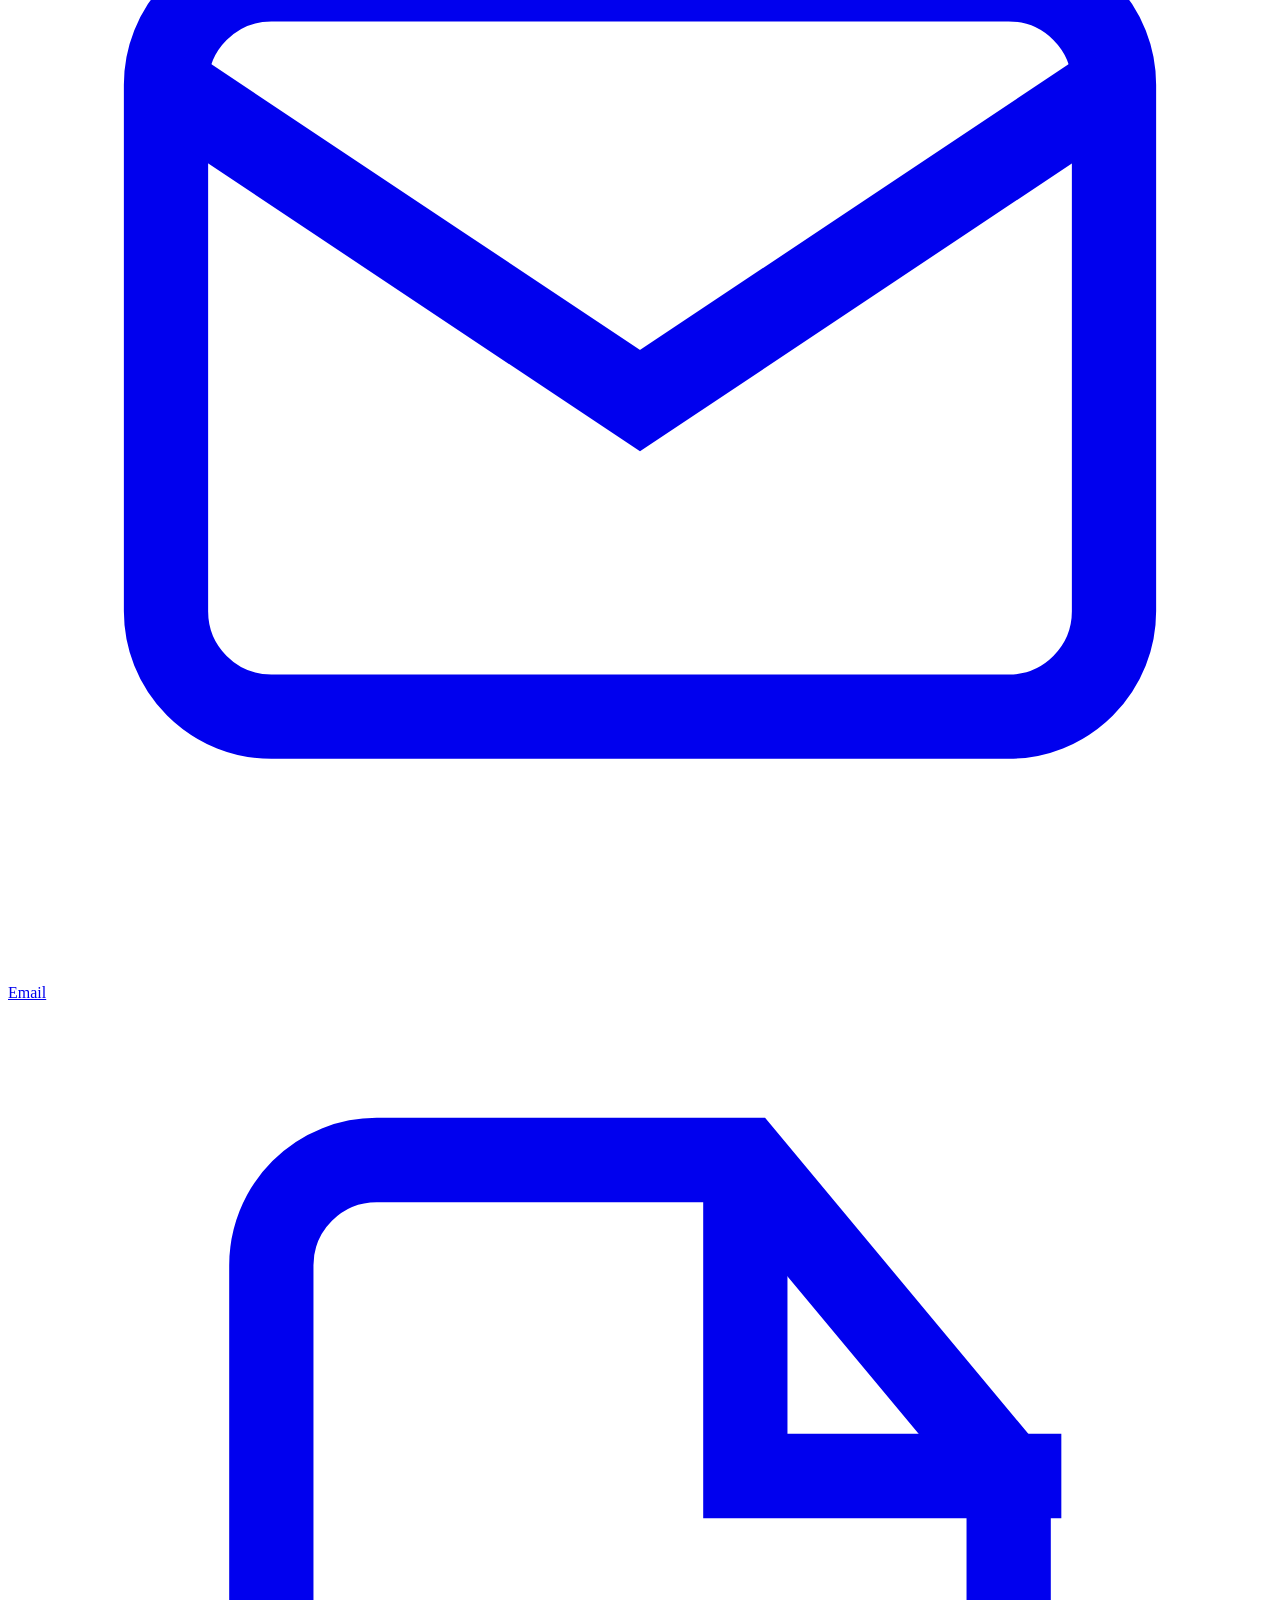
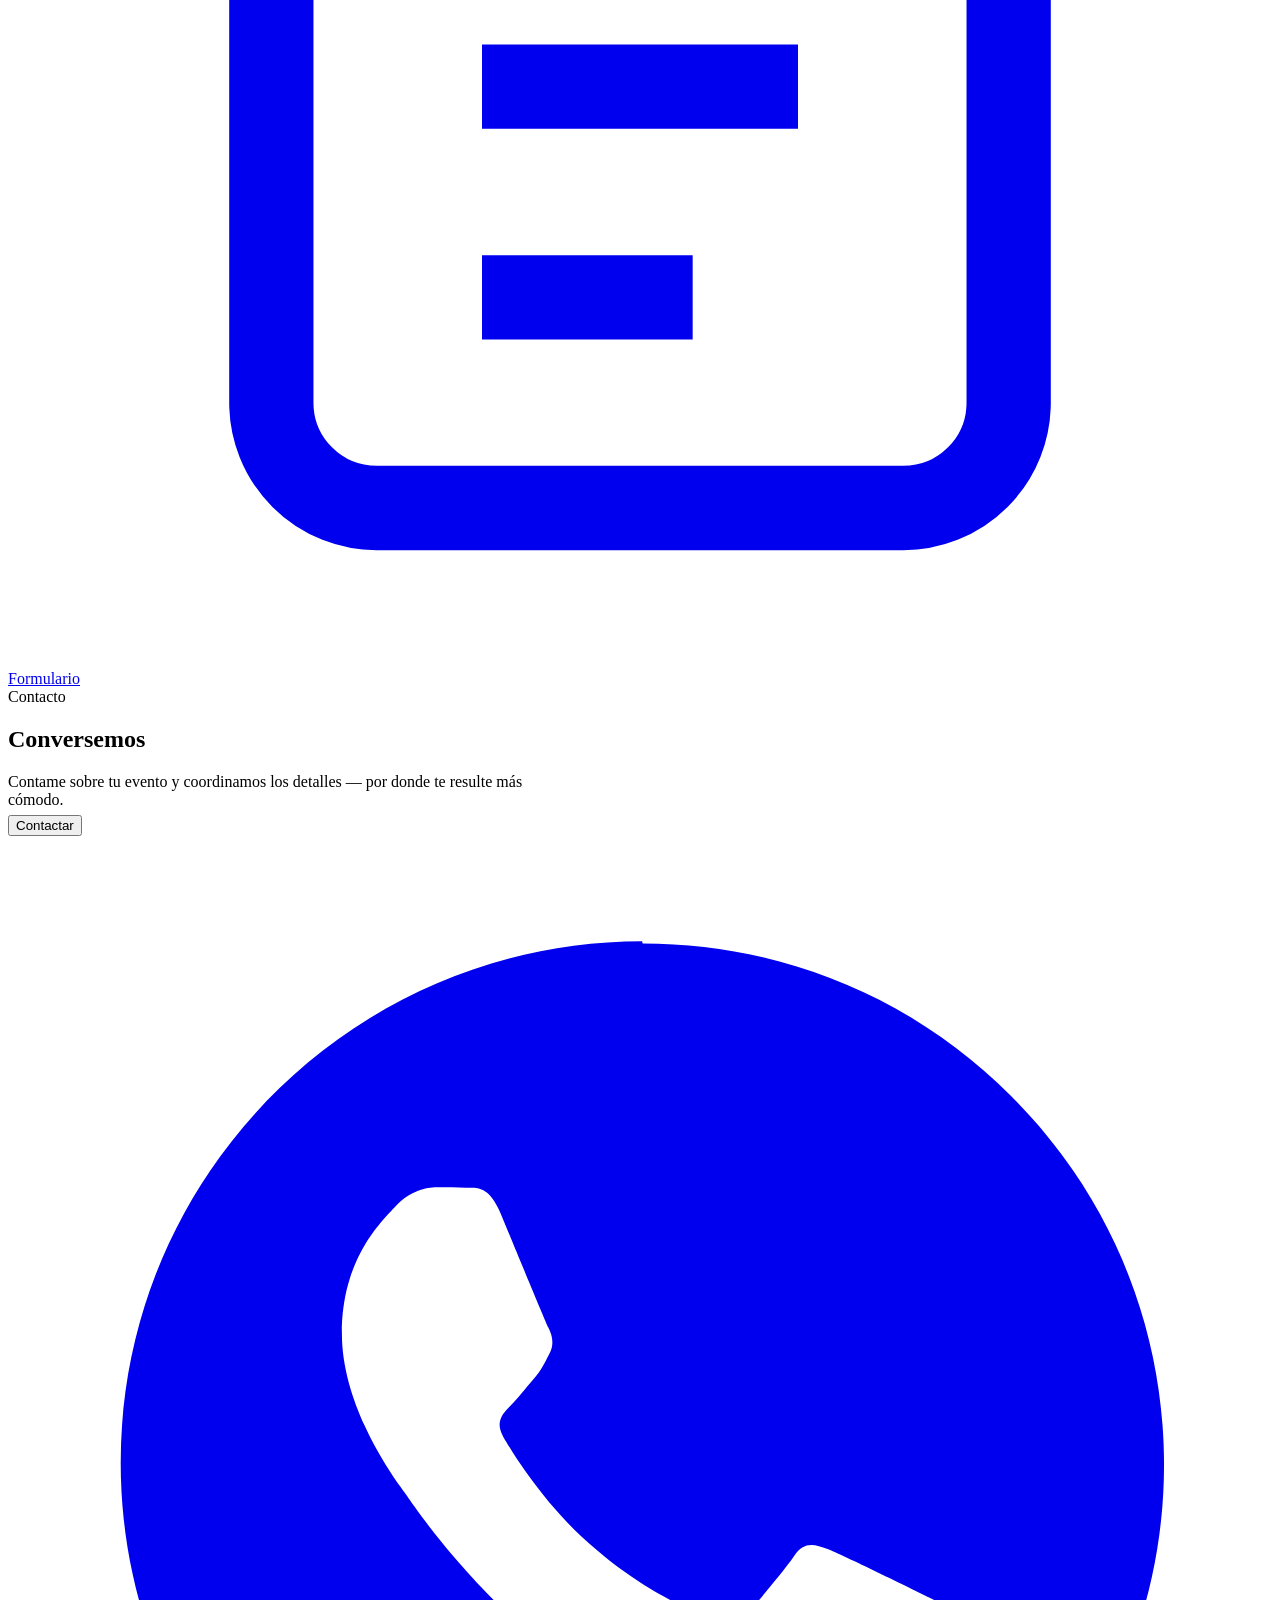
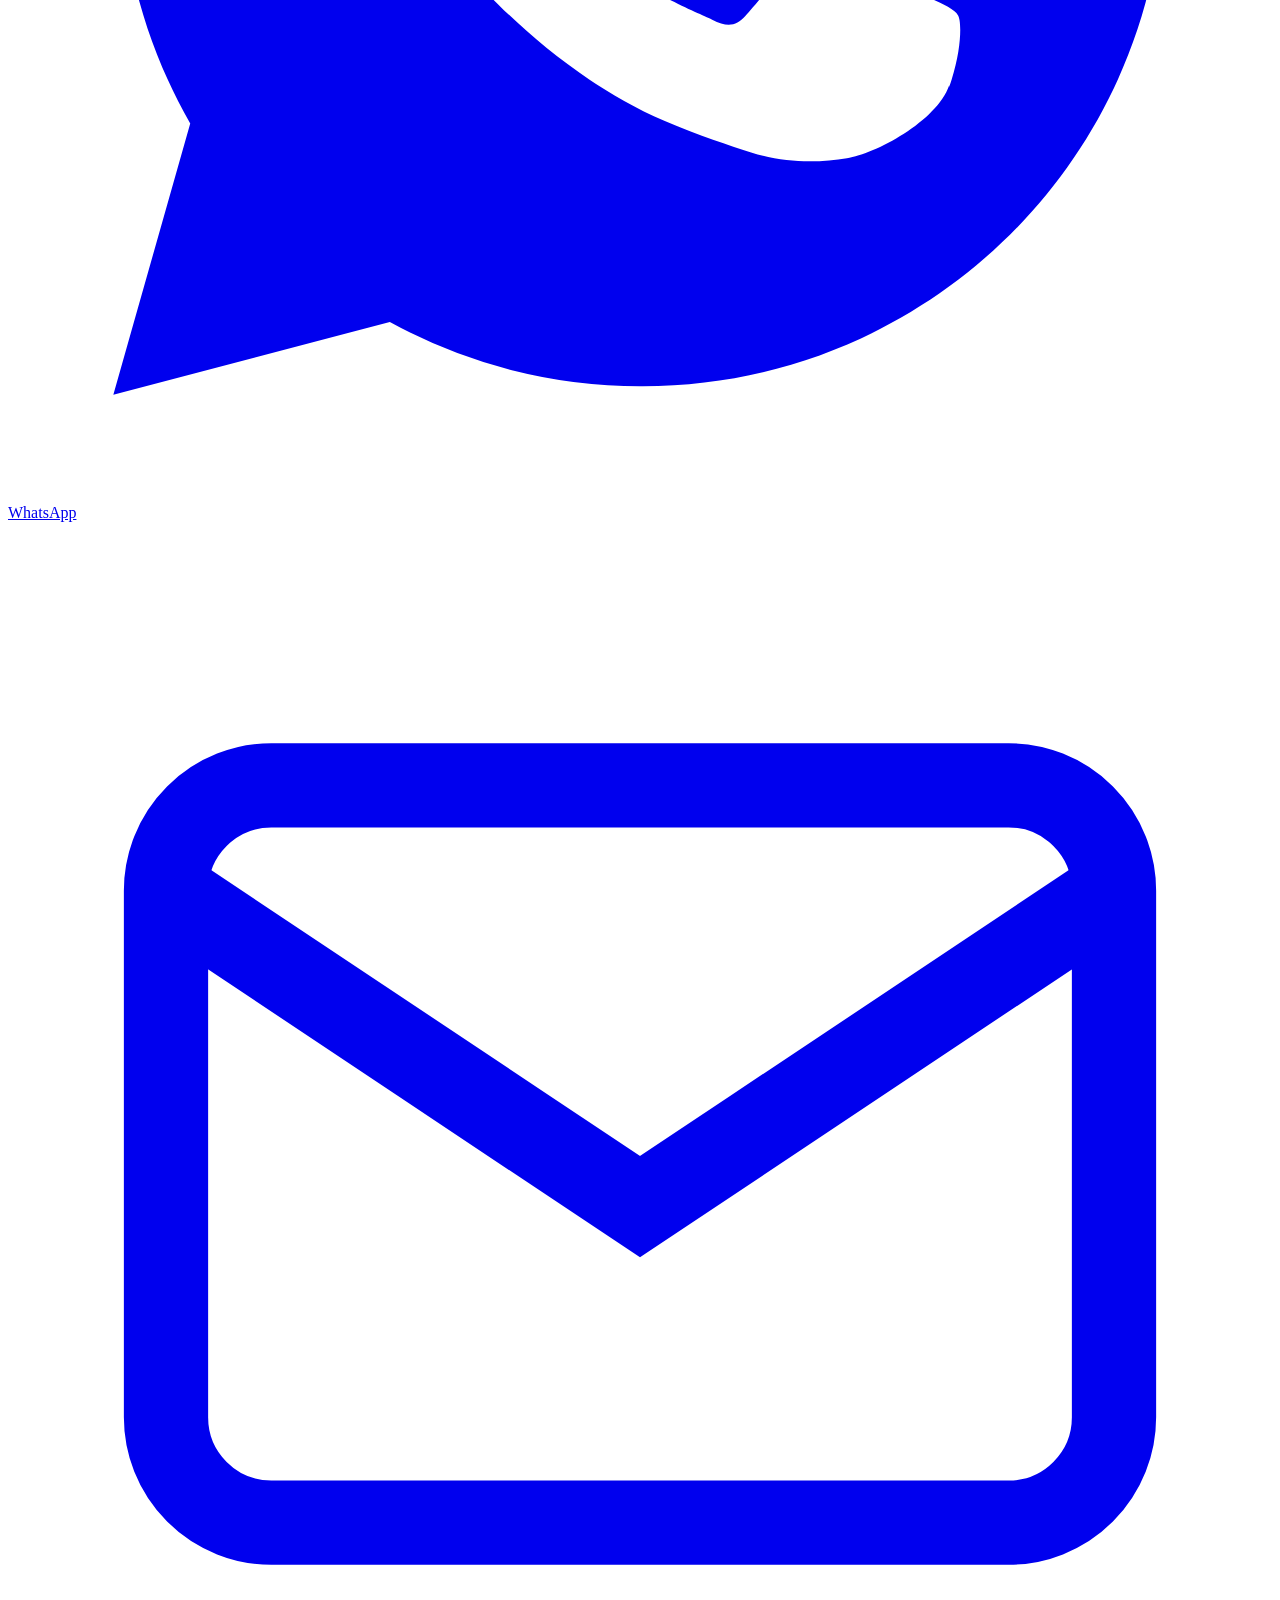
==== commit 77c18696: "Add files via upload" ====
--- a/index.html
+++ b/index.html
@@ -3,460 +3,200 @@
 <head>
 <meta charset="UTF-8">
 <meta name="viewport" content="width=device-width, initial-scale=1.0">
-<title>Fabian Ávila Fotografía — Bodas en Costa Rica</title>
+<title>Fabian Ávila Fotografía</title>
+<meta name="description" content="Fotógrafo de bodas y eventos. Historias reales, capturadas con emoción y luz natural.">
 <link rel="preconnect" href="https://fonts.googleapis.com">
 <link rel="preconnect" href="https://fonts.gstatic.com" crossorigin>
 <link href="https://fonts.googleapis.com/css2?family=Montserrat:wght@300;500&display=swap" rel="stylesheet">
-<link rel="icon" href="favicon/favicon.ico" sizes="any">
-<link rel="icon" href="favicon/favicon-32.png" type="image/png">
-<link rel="apple-touch-icon" href="favicon/apple-touch-icon.png">
-<style>
-  :root{
-    --dark:#17241C;
-    --accent:#A9714C;
-    --light:#EFEAE0;
-    --gray:#6E7A6E;
-  }
-  *{margin:0;padding:0;box-sizing:border-box;}
-  body{font-family:'Georgia', 'Times New Roman', serif; color:#2b2b2b; background:var(--light); line-height:1.6;}
-  h1,h2,h3{font-family:'Helvetica Neue', Arial, sans-serif; letter-spacing:1px;}
-  a{text-decoration:none; color:inherit;}
-  .container{max-width:1100px; margin:0 auto; padding:0 24px;}
-
-  /* NAV */
-  nav{position:sticky; top:0; background:rgba(255,255,255,0.95); z-index:50; border-bottom:1px solid #e5e0d8;}
-  nav .container{display:flex; justify-content:space-between; align-items:center; padding:16px 24px;}
-  .logo{font-size:15px; font-weight:300; color:var(--dark); font-family:'Montserrat',Arial,sans-serif; letter-spacing:3px; text-transform:uppercase;}
-
-  /* HERO */
-  .hero{position:relative; height:88vh; min-height:520px; display:flex; align-items:center; justify-content:center; text-align:center; color:#fff;
-    background:linear-gradient(180deg, rgba(10,10,10,0.35) 0%, rgba(10,10,10,0.55) 70%, rgba(10,10,10,0.8) 100%), url('gallery/hero-bw.jpg');
-    background-size:cover; background-position:center 30%;}
-  .hero-content h1{font-size:44px; margin-bottom:14px; text-transform:uppercase;}
-  .hero-content p{font-size:18px; max-width:560px; margin:0 auto 28px; opacity:0.92; font-family:'Helvetica Neue',Arial,sans-serif;}
-  .btn{display:inline-block; background:var(--accent); color:var(--dark); padding:14px 32px; border-radius:2px; font-family:'Helvetica Neue',Arial,sans-serif; font-weight:bold; letter-spacing:1px; text-transform:uppercase; font-size:13px; transition:opacity .2s;}
-  .btn:hover{opacity:0.85;}
-  .hero-badge{position:absolute; bottom:28px; font-family:'Helvetica Neue',Arial,sans-serif; font-size:13px; letter-spacing:2px; text-transform:uppercase; opacity:0.85;}
-
-  /* SECTIONS */
-  section{padding:80px 0;}
-  .section-title{text-align:center; margin-bottom:48px;}
-  .section-title span{display:block; font-family:'Helvetica Neue',Arial,sans-serif; font-size:12px; letter-spacing:3px; text-transform:uppercase; color:var(--accent); margin-bottom:10px;}
-  .section-title h2{font-size:32px; color:var(--dark);}
-
-  /* ABOUT */
-  .about p{max-width:680px; margin:0 auto 16px; text-align:center; color:var(--gray); font-size:17px;}
-  .pura-vida-mark{display:flex; flex-direction:column; align-items:center; gap:8px; margin:-8px 0 28px;}
-  .pura-vida-text{font-family:'Montserrat',Arial,sans-serif; font-weight:500; font-size:15px; letter-spacing:4px; text-transform:uppercase; color:var(--accent);}
-  .cr-map{width:28px; height:28px; color:var(--accent);}
-
-  /* GALLERY */
-  .gallery{background:#fff;}
-  .grid{display:grid; grid-template-columns:repeat(3,1fr); gap:16px;}
-  .ph{aspect-ratio:1/1; overflow:hidden; border-radius:2px; background:#e7e2d8;}
-  .ph img{width:100%; height:100%; object-fit:cover; display:block; transition:transform .4s ease;}
-  .ph:hover img{transform:scale(1.06);}
-  .wedding-gallery{margin-bottom:56px;}
-  .wedding-gallery:last-child{margin-bottom:0;}
-  .wedding-gallery-title{display:flex; align-items:baseline; gap:14px; margin-bottom:20px;}
-  .wedding-gallery-title h3{font-size:22px; color:var(--dark); letter-spacing:1px;}
-  .wedding-gallery-title span{font-family:'Georgia',serif; font-style:italic; color:var(--accent); font-size:15px;}
-
-  /* SERVICES */
-  .cards{display:grid; grid-template-columns:repeat(3,1fr); gap:24px;}
-  .cards-4{display:grid; grid-template-columns:repeat(4,1fr); gap:20px;}
-  .extras-box{background:#fff; border-top:3px solid var(--accent); padding:28px 32px; margin-top:32px; font-family:'Helvetica Neue',Arial,sans-serif; font-size:14px; color:var(--gray);}
-  .extras-box h4{color:var(--dark); font-size:15px; margin-bottom:10px; letter-spacing:0.5px;}
-  .extras-box ul{list-style:none; margin-bottom:18px;}
-  .extras-box li{padding:3px 0; padding-left:18px; position:relative;}
-  .extras-box li:before{content:"—"; position:absolute; left:0; color:var(--accent);}
-  .extras-box .payment-note{border-top:1px solid #e5e0d8; padding-top:14px; margin-top:4px;}
-  .card{background:#fff; padding:32px 24px; border-top:3px solid var(--accent); text-align:center;}
-  .card h3{color:var(--dark); font-size:20px; margin-bottom:10px;}
-  .price{font-size:28px; color:var(--accent); font-weight:bold; margin:14px 0; font-family:'Helvetica Neue',Arial,sans-serif;}
-  .price small{font-size:14px; color:var(--gray); display:block; font-weight:normal;}
-  .card ul{list-style:none; text-align:left; margin-top:14px; font-size:14px; color:var(--gray);}
-  .card li{padding:4px 0; padding-left:18px; position:relative;}
-  .card li:before{content:"—"; position:absolute; left:0; color:var(--accent);}
-  .badge-launch{display:inline-block; background:var(--dark); color:#fff; font-size:11px; letter-spacing:1px; padding:4px 10px; border-radius:12px; font-family:'Helvetica Neue',Arial,sans-serif; margin-bottom:10px;}
-
-  /* PARTNERS */
-  .partners{background:var(--dark); color:#fff; text-align:center;}
-  .partners h2{color:#fff;}
-  .partners p{max-width:600px; margin:0 auto 24px; opacity:0.9;}
-  .partners .btn{background:var(--accent);}
-
-  /* CONTACT */
-  .contact{text-align:center;}
-  .contact-grid{display:flex; justify-content:center; gap:48px; margin-top:32px; flex-wrap:wrap; font-family:'Helvetica Neue',Arial,sans-serif;}
-  .contact-item{font-size:15px;}
-  .contact-item strong{display:block; color:var(--dark); margin-bottom:6px; letter-spacing:1px; text-transform:uppercase; font-size:12px;}
-
-  footer{background:#171717; color:#999; text-align:center; padding:28px 0; font-family:'Helvetica Neue',Arial,sans-serif; font-size:13px;}
-
-  @media (max-width:720px){
-    .grid, .cards, .cards-4{grid-template-columns:repeat(2,1fr);}
-    .hero-content h1{font-size:30px;}
-  }
-  @media (max-width:480px){
-    .grid, .cards, .cards-4{grid-template-columns:1fr;}
-  }
-</style>
+<link rel="icon" href="/favicon/favicon.ico" sizes="any">
+<link rel="icon" href="/favicon/favicon-32.png" type="image/png">
+<link rel="apple-touch-icon" href="/favicon/apple-touch-icon.png">
+<link rel="stylesheet" href="/css/style.css">
 </head>
 <body>
 
 <nav>
   <div class="container">
     <div class="logo">FABIAN ÁVILA <span style="color:var(--accent)">·</span> FOTOGRAFÍA</div>
-    <a href="/en" style="font-family:'Helvetica Neue',Arial,sans-serif; font-size:13px; letter-spacing:1px; color:var(--dark);">EN</a>
+    <div class="nav-right">
+      <div class="lang-switch">
+        <button class="lang-current" type="button">ES <svg viewBox="0 0 24 24" fill="none" stroke="currentColor" stroke-width="2"><path d="M6 9l6 6 6-6"/></svg></button>
+        <div class="lang-menu">
+          <a href="/" class="active">Español</a>
+          <a href="/en/">English</a>
+          <a href="/pt/">Português</a>
+        </div>
+      </div>
+      <div class="contact-trigger-wrap nav-contact-wrap">
+        <button class="nav-contact-btn contact-trigger" type="button">Contactar</button>
+        <div class="contact-menu-popup">
+          <a href="https://wa.me/595994202592" target="_blank" rel="noopener">
+            <svg viewBox="0 0 24 24" fill="currentColor"><path d="M12.04 2c-5.46 0-9.9 4.43-9.9 9.9 0 1.75.46 3.45 1.32 4.95L2 22l5.25-1.38a9.87 9.87 0 0 0 4.79 1.22h.01c5.46 0 9.9-4.43 9.9-9.9 0-2.64-1.03-5.13-2.9-7-1.87-1.87-4.35-2.9-7-2.9zm5.83 14.13c-.24.68-1.4 1.3-1.94 1.38-.5.08-1.13.11-1.82-.11-.42-.13-.96-.31-1.65-.6-2.9-1.25-4.8-4.16-4.94-4.35-.14-.19-1.18-1.57-1.18-3 0-1.43.75-2.13 1.02-2.42.27-.29.58-.36.78-.36.19 0 .39 0 .56.01.18.01.42-.07.66.5.24.58.83 2 .9 2.15.07.14.12.31.02.5-.1.19-.15.31-.3.48-.15.17-.31.38-.44.51-.15.15-.3.31-.13.6.17.29.75 1.24 1.62 2.01 1.11.99 2.05 1.3 2.34 1.45.29.15.46.12.63-.07.17-.19.72-.84.92-1.13.19-.29.38-.24.64-.14.26.1 1.65.78 1.93.92.29.14.48.22.55.34.07.12.07.68-.17 1.36z"/></svg>
+            WhatsApp
+          </a>
+          <a href="mailto:favila1696@gmail.com">
+            <svg viewBox="0 0 24 24" fill="none" stroke="currentColor" stroke-width="1.6"><rect x="3" y="5" width="18" height="14" rx="2"/><path d="M3 7l9 6 9-6"/></svg>
+            Email
+          </a>
+          <a href="#contact" data-action="form">
+            <svg viewBox="0 0 24 24" fill="none" stroke="currentColor" stroke-width="1.6"><path d="M14 3H7a2 2 0 0 0-2 2v14a2 2 0 0 0 2 2h10a2 2 0 0 0 2-2V9z"/><path d="M14 3v6h6"/><path d="M9 13h6M9 17h4"/></svg>
+            Formulario
+          </a>
+        </div>
+      </div>
+    </div>
   </div>
 </nav>
 
 <section class="hero">
   <div class="hero-content">
-    <h1 data-es>Fotógrafo de Bodas<br>en Costa Rica</h1>
-    
-    <p data-es>Bodas y sesiones en todo el territorio de Costa Rica. Reservas para diciembre 2026 abiertas.</p>
-    
-    <a href="#contact" class="btn" data-es>Reservar mi fecha</a>
-    
-  </div>
-  <div class="hero-badge" data-es>★ Precio especial de lanzamiento — diciembre 2026 ★</div>
-  
+    <h1>Fotógrafo de Bodas</h1>
+    <p>Historias reales, capturadas con emoción y luz natural — donde sea que la vida los lleve.</p>
+    <div class="contact-trigger-wrap">
+      <button class="btn contact-trigger" type="button">Contactar</button>
+      <div class="contact-menu-popup">
+        <a href="https://wa.me/595994202592" target="_blank" rel="noopener">
+          <svg viewBox="0 0 24 24" fill="currentColor"><path d="M12.04 2c-5.46 0-9.9 4.43-9.9 9.9 0 1.75.46 3.45 1.32 4.95L2 22l5.25-1.38a9.87 9.87 0 0 0 4.79 1.22h.01c5.46 0 9.9-4.43 9.9-9.9 0-2.64-1.03-5.13-2.9-7-1.87-1.87-4.35-2.9-7-2.9zm5.83 14.13c-.24.68-1.4 1.3-1.94 1.38-.5.08-1.13.11-1.82-.11-.42-.13-.96-.31-1.65-.6-2.9-1.25-4.8-4.16-4.94-4.35-.14-.19-1.18-1.57-1.18-3 0-1.43.75-2.13 1.02-2.42.27-.29.58-.36.78-.36.19 0 .39 0 .56.01.18.01.42-.07.66.5.24.58.83 2 .9 2.15.07.14.12.31.02.5-.1.19-.15.31-.3.48-.15.17-.31.38-.44.51-.15.15-.3.31-.13.6.17.29.75 1.24 1.62 2.01 1.11.99 2.05 1.3 2.34 1.45.29.15.46.12.63-.07.17-.19.72-.84.92-1.13.19-.29.38-.24.64-.14.26.1 1.65.78 1.93.92.29.14.48.22.55.34.07.12.07.68-.17 1.36z"/></svg>
+          WhatsApp
+        </a>
+        <a href="mailto:favila1696@gmail.com">
+          <svg viewBox="0 0 24 24" fill="none" stroke="currentColor" stroke-width="1.6"><rect x="3" y="5" width="18" height="14" rx="2"/><path d="M3 7l9 6 9-6"/></svg>
+          Email
+        </a>
+        <a href="#contact" data-action="form">
+          <svg viewBox="0 0 24 24" fill="none" stroke="currentColor" stroke-width="1.6"><path d="M14 3H7a2 2 0 0 0-2 2v14a2 2 0 0 0 2 2h10a2 2 0 0 0 2-2V9z"/><path d="M14 3v6h6"/><path d="M9 13h6M9 17h4"/></svg>
+          Formulario
+        </a>
+      </div>
+    </div>
+  </div>
 </section>
 
 <section class="about">
   <div class="container">
     <div class="section-title">
-      <span data-es>Acerca de mí</span>
-      <h2 data-es>Historias reales, luz natural</h2>
-
+      <span>Acerca de mí</span>
+      <h2>Historias reales, luz natural</h2>
     </div>
     <div class="pura-vida-mark">
-      <span class="pura-vida-text" data-es>Pura Vida</span>
+      <span class="pura-vida-text">Pura Vida</span>
       <svg class="cr-map" viewBox="0 0 200 200" aria-hidden="true"><path fill="currentColor" d="M200,103.482L199.785,104.535L198.708,105.798L197.201,106.956L195.264,107.798L190.527,105.272L185.791,102.535L183.423,103.798L182.347,107.377L180.624,109.272L178.471,110.009L177.61,111.166L177.395,123.371L177.61,134.728L181.055,135.043L186.868,139.037L189.451,141.35L190.312,143.451L189.451,144.502L185.145,147.024L181.055,150.176L178.902,154.167L182.562,160.469L183.423,164.773L183.208,169.287L182.347,171.492L174.166,176.634L172.443,178.522L172.659,179.781L176.964,183.348L179.117,186.81L181.055,191.005L181.27,194.57L177.18,187.859L171.582,181.46L166.631,177.578L166.2,168.343L164.263,163.304L156.943,158.683L150.484,155.533L145.963,156.163L148.762,161.414L156.082,168.238L156.728,170.862L156.512,174.325L151.561,173.8L147.04,172.331L141.442,171.911L137.783,169.812L130.032,161.729L135.63,154.798L137.352,150.281L137.137,140.824L135.845,136.305L129.817,129.26L120.344,121.688L107.212,115.376L100.969,110.43L85.253,106.535L79.44,104.009L74.704,99.271L74.058,95.795L75.78,90.529L71.475,83.891L52.96,70.713L42.626,65.862L40.258,63.119L38.751,62.17L40.258,71.24L44.779,76.723L56.62,81.783L59.849,84.734L61.141,88.632L54.252,96.006L50.807,97.902L49.731,101.903L47.578,103.166L45.21,100.85L35.522,89.264L17.008,83.68L13.563,80.307L6.674,69.659L3.66,60.059L4.736,53.622L12.271,43.487L14.639,39.157L14.209,36.41L14.424,32.501L11.625,29.753L4.521,26.054L0,23.2L1.292,21.719L9.473,17.807L9.903,14.317L9.903,13.153L11.195,12.942L12.271,11.99L13.132,11.038L15.285,7.652L17.223,5.747L19.376,5.43L22.174,6.805L32.293,10.509L43.703,14.528L59.849,20.239L66.523,16.644L72.336,13.788L76.211,14.211L85.038,17.49L90.205,18.547L93.434,18.23L98.816,22.988L101.83,26.582L102.476,29.013L104.198,30.282L108.504,30.599L119.053,33.029L125.511,32.606L131.324,29.965L134.553,26.899L135.63,22.037L137.137,24.468L138.859,28.274L139.505,33.135L147.255,49.505L153.283,58.582L166.631,75.247L172.228,78.304L181.916,91.687L185.361,93.899L187.298,97.796L197.201,101.061Z"/></svg>
     </div>
-    <p data-es>Soy Fabian, fotógrafo especializado en eventos sociales, principalmente bodas. Mi trabajo se basa en capturar momentos auténticos con una mirada emocional: imágenes que cuentan una historia, reflejan la personalidad de cada pareja y transmiten lo que de verdad se siente ese día. Combino técnica, creatividad y sensibilidad para lograr fotografías que perduren en el tiempo. Junto con mi equipo, buscamos capturar con la mayor naturalidad y espontaneidad el mejor día de tu vida. Disponible para bodas en todo el territorio de Costa Rica.</p>
-    
+    <p>Soy Fabian, fotógrafo especializado en eventos sociales, principalmente bodas. Mi trabajo se basa en capturar momentos auténticos con una mirada emocional: imágenes que cuentan una historia, reflejan la personalidad de cada pareja y transmiten lo que de verdad se siente ese día. Combino técnica, creatividad y sensibilidad para lograr fotografías que perduren en el tiempo. Junto con mi equipo, buscamos capturar con la mayor naturalidad y espontaneidad el mejor día de tu vida. Disponible para bodas y sesiones alrededor del mundo.</p>
   </div>
 </section>
 
 <section class="gallery">
   <div class="container">
     <div class="section-title">
-      <span data-es>Portfolio</span>
-      <h2 data-es>Trabajos recientes</h2>
-      
-    </div>
-    <div class="wedding-gallery">
-      <div class="wedding-gallery-title">
-        <h3 data-es>Gabi &amp; Martin</h3>
-      </div>
-      <div class="grid">
-        <div class="ph"><img src="gallery/wedding-B-1.jpg" loading="lazy" alt="Gabi &amp; Martin - foto 1"></div>
-        <div class="ph"><img src="gallery/wedding-B-2.jpg" loading="lazy" alt="Gabi &amp; Martin - foto 2"></div>
-        <div class="ph"><img src="gallery/wedding-B-3.jpg" loading="lazy" alt="Gabi &amp; Martin - foto 3"></div>
-        <div class="ph"><img src="gallery/wedding-B-4.jpg" loading="lazy" alt="Gabi &amp; Martin - foto 4"></div>
-        <div class="ph"><img src="gallery/wedding-B-5.jpg" loading="lazy" alt="Gabi &amp; Martin - foto 5"></div>
-        <div class="ph"><img src="gallery/wedding-B-6.jpg" loading="lazy" alt="Gabi &amp; Martin - foto 6"></div>
-        <div class="ph"><img src="gallery/wedding-B-7.jpg" loading="lazy" alt="Gabi &amp; Martin - foto 7"></div>
-        <div class="ph"><img src="gallery/wedding-B-8.jpg" loading="lazy" alt="Gabi &amp; Martin - foto 8"></div>
-        <div class="ph"><img src="gallery/wedding-B-9.jpg" loading="lazy" alt="Gabi &amp; Martin - foto 9"></div>
-        <div class="ph"><img src="gallery/wedding-B-10.jpg" loading="lazy" alt="Gabi &amp; Martin - foto 10"></div>
-        <div class="ph"><img src="gallery/wedding-B-11.jpg" loading="lazy" alt="Gabi &amp; Martin - foto 11"></div>
-      </div>
-    </div>
-
-    <div class="wedding-gallery">
-      <div class="wedding-gallery-title">
-        <h3 data-es>Yele &amp; Matt</h3>
-      </div>
-      <div class="grid">
-        <div class="ph"><img src="gallery/wedding-C-1.jpg" loading="lazy" alt="Yele &amp; Matt - foto 1"></div>
-        <div class="ph"><img src="gallery/wedding-C-2.jpg" loading="lazy" alt="Yele &amp; Matt - foto 2"></div>
-        <div class="ph"><img src="gallery/wedding-C-3.jpg" loading="lazy" alt="Yele &amp; Matt - foto 3"></div>
-        <div class="ph"><img src="gallery/wedding-C-4.jpg" loading="lazy" alt="Yele &amp; Matt - foto 4"></div>
-        <div class="ph"><img src="gallery/wedding-C-5.jpg" loading="lazy" alt="Yele &amp; Matt - foto 5"></div>
-        <div class="ph"><img src="gallery/wedding-C-6.jpg" loading="lazy" alt="Yele &amp; Matt - foto 6"></div>
-        <div class="ph"><img src="gallery/wedding-C-7.jpg" loading="lazy" alt="Yele &amp; Matt - foto 7"></div>
-        <div class="ph"><img src="gallery/wedding-C-8.jpg" loading="lazy" alt="Yele &amp; Matt - foto 8"></div>
-        <div class="ph"><img src="gallery/wedding-C-9.jpg" loading="lazy" alt="Yele &amp; Matt - foto 9"></div>
-        <div class="ph"><img src="gallery/wedding-C-10.jpg" loading="lazy" alt="Yele &amp; Matt - foto 10"></div>
-        <div class="ph"><img src="gallery/wedding-C-11.jpg" loading="lazy" alt="Yele &amp; Matt - foto 11"></div>
-        <div class="ph"><img src="gallery/wedding-C-12.jpg" loading="lazy" alt="Yele &amp; Matt - foto 12"></div>
-      </div>
-    </div>
-
-    <div class="wedding-gallery">
-      <div class="wedding-gallery-title">
-        <h3 data-es>Techi &amp; Eze</h3>
-      </div>
-      <div class="grid">
-        <div class="ph"><img src="gallery/wedding-D-1.jpg" loading="lazy" alt="Techi &amp; Eze - foto 1"></div>
-        <div class="ph"><img src="gallery/wedding-D-2.jpg" loading="lazy" alt="Techi &amp; Eze - foto 2"></div>
-        <div class="ph"><img src="gallery/wedding-D-3.jpg" loading="lazy" alt="Techi &amp; Eze - foto 3"></div>
-        <div class="ph"><img src="gallery/wedding-D-4.jpg" loading="lazy" alt="Techi &amp; Eze - foto 4"></div>
-        <div class="ph"><img src="gallery/wedding-D-5.jpg" loading="lazy" alt="Techi &amp; Eze - foto 5"></div>
-        <div class="ph"><img src="gallery/wedding-D-6.jpg" loading="lazy" alt="Techi &amp; Eze - foto 6"></div>
-        <div class="ph"><img src="gallery/wedding-D-7.jpg" loading="lazy" alt="Techi &amp; Eze - foto 7"></div>
-        <div class="ph"><img src="gallery/wedding-D-8.jpg" loading="lazy" alt="Techi &amp; Eze - foto 8"></div>
-        <div class="ph"><img src="gallery/wedding-D-9.jpg" loading="lazy" alt="Techi &amp; Eze - foto 9"></div>
-        <div class="ph"><img src="gallery/wedding-D-10.jpg" loading="lazy" alt="Techi &amp; Eze - foto 10"></div>
-        <div class="ph"><img src="gallery/wedding-D-11.jpg" loading="lazy" alt="Techi &amp; Eze - foto 11"></div>
-        <div class="ph"><img src="gallery/wedding-D-12.jpg" loading="lazy" alt="Techi &amp; Eze - foto 12"></div>
-        <div class="ph"><img src="gallery/wedding-D-13.jpg" loading="lazy" alt="Techi &amp; Eze - foto 13"></div>
-        <div class="ph"><img src="gallery/wedding-D-14.jpg" loading="lazy" alt="Techi &amp; Eze - foto 14"></div>
-        <div class="ph"><img src="gallery/wedding-D-15.jpg" loading="lazy" alt="Techi &amp; Eze - foto 15"></div>
-        <div class="ph"><img src="gallery/wedding-D-16.jpg" loading="lazy" alt="Techi &amp; Eze - foto 16"></div>
-        <div class="ph"><img src="gallery/wedding-D-17.jpg" loading="lazy" alt="Techi &amp; Eze - foto 17"></div>
-        <div class="ph"><img src="gallery/wedding-D-18.jpg" loading="lazy" alt="Techi &amp; Eze - foto 18"></div>
-        <div class="ph"><img src="gallery/wedding-D-19.jpg" loading="lazy" alt="Techi &amp; Eze - foto 19"></div>
-      </div>
-    </div>
-
-    <div class="wedding-gallery">
-      <div class="wedding-gallery-title">
-        <h3 data-es>Carol &amp; Richard</h3>
-      </div>
-      <div class="grid">
-        <div class="ph"><img src="gallery/wedding-E-1.jpg" loading="lazy" alt="Carol &amp; Richard - foto 1"></div>
-        <div class="ph"><img src="gallery/wedding-E-2.jpg" loading="lazy" alt="Carol &amp; Richard - foto 2"></div>
-        <div class="ph"><img src="gallery/wedding-E-3.jpg" loading="lazy" alt="Carol &amp; Richard - foto 3"></div>
-        <div class="ph"><img src="gallery/wedding-E-4.jpg" loading="lazy" alt="Carol &amp; Richard - foto 4"></div>
-        <div class="ph"><img src="gallery/wedding-E-5.jpg" loading="lazy" alt="Carol &amp; Richard - foto 5"></div>
-        <div class="ph"><img src="gallery/wedding-E-6.jpg" loading="lazy" alt="Carol &amp; Richard - foto 6"></div>
-        <div class="ph"><img src="gallery/wedding-E-7.jpg" loading="lazy" alt="Carol &amp; Richard - foto 7"></div>
-        <div class="ph"><img src="gallery/wedding-E-8.jpg" loading="lazy" alt="Carol &amp; Richard - foto 8"></div>
-        <div class="ph"><img src="gallery/wedding-E-9.jpg" loading="lazy" alt="Carol &amp; Richard - foto 9"></div>
-        <div class="ph"><img src="gallery/wedding-E-10.jpg" loading="lazy" alt="Carol &amp; Richard - foto 10"></div>
-        <div class="ph"><img src="gallery/wedding-E-11.jpg" loading="lazy" alt="Carol &amp; Richard - foto 11"></div>
-        <div class="ph"><img src="gallery/wedding-E-12.jpg" loading="lazy" alt="Carol &amp; Richard - foto 12"></div>
-        <div class="ph"><img src="gallery/wedding-E-13.jpg" loading="lazy" alt="Carol &amp; Richard - foto 13"></div>
-        <div class="ph"><img src="gallery/wedding-E-14.jpg" loading="lazy" alt="Carol &amp; Richard - foto 14"></div>
-        <div class="ph"><img src="gallery/wedding-E-15.jpg" loading="lazy" alt="Carol &amp; Richard - foto 15"></div>
-        <div class="ph"><img src="gallery/wedding-E-16.jpg" loading="lazy" alt="Carol &amp; Richard - foto 16"></div>
-        <div class="ph"><img src="gallery/wedding-E-17.jpg" loading="lazy" alt="Carol &amp; Richard - foto 17"></div>
-        <div class="ph"><img src="gallery/wedding-E-18.jpg" loading="lazy" alt="Carol &amp; Richard - foto 18"></div>
-        <div class="ph"><img src="gallery/wedding-E-19.jpg" loading="lazy" alt="Carol &amp; Richard - foto 19"></div>
-        <div class="ph"><img src="gallery/wedding-E-20.jpg" loading="lazy" alt="Carol &amp; Richard - foto 20"></div>
-      </div>
-    </div>
-
-    <div class="wedding-gallery">
-      <div class="wedding-gallery-title">
-        <h3 data-es>Lauri y Nahum</h3>
-      </div>
-      <div class="grid">
-        <div class="ph"><img src="gallery/wedding-G1-1.jpg" loading="lazy" alt="Lauri y Nahum - foto 1"></div>
-        <div class="ph"><img src="gallery/wedding-G1-2.jpg" loading="lazy" alt="Lauri y Nahum - foto 2"></div>
-        <div class="ph"><img src="gallery/wedding-G1-3.jpg" loading="lazy" alt="Lauri y Nahum - foto 3"></div>
-        <div class="ph"><img src="gallery/wedding-G1-4.jpg" loading="lazy" alt="Lauri y Nahum - foto 4"></div>
-        <div class="ph"><img src="gallery/wedding-G1-5.jpg" loading="lazy" alt="Lauri y Nahum - foto 5"></div>
-        <div class="ph"><img src="gallery/wedding-G1-6.jpg" loading="lazy" alt="Lauri y Nahum - foto 6"></div>
-        <div class="ph"><img src="gallery/wedding-G1-7.jpg" loading="lazy" alt="Lauri y Nahum - foto 7"></div>
-        <div class="ph"><img src="gallery/wedding-G1-8.jpg" loading="lazy" alt="Lauri y Nahum - foto 8"></div>
-        <div class="ph"><img src="gallery/wedding-G1-9.jpg" loading="lazy" alt="Lauri y Nahum - foto 9"></div>
-        <div class="ph"><img src="gallery/wedding-G1-10.jpg" loading="lazy" alt="Lauri y Nahum - foto 10"></div>
-        <div class="ph"><img src="gallery/wedding-G1-11.jpg" loading="lazy" alt="Lauri y Nahum - foto 11"></div>
-        <div class="ph"><img src="gallery/wedding-G1-12.jpg" loading="lazy" alt="Lauri y Nahum - foto 12"></div>
-        <div class="ph"><img src="gallery/wedding-G1-13.jpg" loading="lazy" alt="Lauri y Nahum - foto 13"></div>
-        <div class="ph"><img src="gallery/wedding-G1-14.jpg" loading="lazy" alt="Lauri y Nahum - foto 14"></div>
-        <div class="ph"><img src="gallery/wedding-G1-15.jpg" loading="lazy" alt="Lauri y Nahum - foto 15"></div>
-        <div class="ph"><img src="gallery/wedding-G1-16.jpg" loading="lazy" alt="Lauri y Nahum - foto 16"></div>
-        <div class="ph"><img src="gallery/wedding-G1-17.jpg" loading="lazy" alt="Lauri y Nahum - foto 17"></div>
-        <div class="ph"><img src="gallery/wedding-G1-18.jpg" loading="lazy" alt="Lauri y Nahum - foto 18"></div>
-        <div class="ph"><img src="gallery/wedding-G1-19.jpg" loading="lazy" alt="Lauri y Nahum - foto 19"></div>
-        <div class="ph"><img src="gallery/wedding-G1-20.jpg" loading="lazy" alt="Lauri y Nahum - foto 20"></div>
-        <div class="ph"><img src="gallery/wedding-G1-21.jpg" loading="lazy" alt="Lauri y Nahum - foto 21"></div>
-        <div class="ph"><img src="gallery/wedding-G1-22.jpg" loading="lazy" alt="Lauri y Nahum - foto 22"></div>
-        <div class="ph"><img src="gallery/wedding-G1-23.jpg" loading="lazy" alt="Lauri y Nahum - foto 23"></div>
-        <div class="ph"><img src="gallery/wedding-G1-24.jpg" loading="lazy" alt="Lauri y Nahum - foto 24"></div>
-        <div class="ph"><img src="gallery/wedding-G1-25.jpg" loading="lazy" alt="Lauri y Nahum - foto 25"></div>
-        <div class="ph"><img src="gallery/wedding-G1-26.jpg" loading="lazy" alt="Lauri y Nahum - foto 26"></div>
-        <div class="ph"><img src="gallery/wedding-G1-27.jpg" loading="lazy" alt="Lauri y Nahum - foto 27"></div>
-        <div class="ph"><img src="gallery/wedding-G1-28.jpg" loading="lazy" alt="Lauri y Nahum - foto 28"></div>
-        <div class="ph"><img src="gallery/wedding-G1-29.jpg" loading="lazy" alt="Lauri y Nahum - foto 29"></div>
-        <div class="ph"><img src="gallery/wedding-G1-30.jpg" loading="lazy" alt="Lauri y Nahum - foto 30"></div>
-        <div class="ph"><img src="gallery/wedding-G1-31.jpg" loading="lazy" alt="Lauri y Nahum - foto 31"></div>
-        <div class="ph"><img src="gallery/wedding-G1-32.jpg" loading="lazy" alt="Lauri y Nahum - foto 32"></div>
-        <div class="ph"><img src="gallery/wedding-G1-33.jpg" loading="lazy" alt="Lauri y Nahum - foto 33"></div>
-        <div class="ph"><img src="gallery/wedding-G1-34.jpg" loading="lazy" alt="Lauri y Nahum - foto 34"></div>
-        <div class="ph"><img src="gallery/wedding-G1-35.jpg" loading="lazy" alt="Lauri y Nahum - foto 35"></div>
-        <div class="ph"><img src="gallery/wedding-G1-36.jpg" loading="lazy" alt="Lauri y Nahum - foto 36"></div>
-        <div class="ph"><img src="gallery/wedding-G1-37.jpg" loading="lazy" alt="Lauri y Nahum - foto 37"></div>
-        <div class="ph"><img src="gallery/wedding-G1-38.jpg" loading="lazy" alt="Lauri y Nahum - foto 38"></div>
-        <div class="ph"><img src="gallery/wedding-G1-39.jpg" loading="lazy" alt="Lauri y Nahum - foto 39"></div>
-        <div class="ph"><img src="gallery/wedding-G1-40.jpg" loading="lazy" alt="Lauri y Nahum - foto 40"></div>
-        <div class="ph"><img src="gallery/wedding-G1-41.jpg" loading="lazy" alt="Lauri y Nahum - foto 41"></div>
-        <div class="ph"><img src="gallery/wedding-G1-42.jpg" loading="lazy" alt="Lauri y Nahum - foto 42"></div>
-        <div class="ph"><img src="gallery/wedding-G1-43.jpg" loading="lazy" alt="Lauri y Nahum - foto 43"></div>
-      </div>
-    </div>
-
-    <div class="wedding-gallery">
-      <div class="wedding-gallery-title">
-        <h3 data-es>Pati y Ricard</h3>
-      </div>
-      <div class="grid">
-        <div class="ph"><img src="gallery/wedding-G2-1.jpg" loading="lazy" alt="Pati y Ricard - foto 1"></div>
-        <div class="ph"><img src="gallery/wedding-G2-2.jpg" loading="lazy" alt="Pati y Ricard - foto 2"></div>
-        <div class="ph"><img src="gallery/wedding-G2-3.jpg" loading="lazy" alt="Pati y Ricard - foto 3"></div>
-        <div class="ph"><img src="gallery/wedding-G2-4.jpg" loading="lazy" alt="Pati y Ricard - foto 4"></div>
-        <div class="ph"><img src="gallery/wedding-G2-5.jpg" loading="lazy" alt="Pati y Ricard - foto 5"></div>
-        <div class="ph"><img src="gallery/wedding-G2-6.jpg" loading="lazy" alt="Pati y Ricard - foto 6"></div>
-        <div class="ph"><img src="gallery/wedding-G2-7.jpg" loading="lazy" alt="Pati y Ricard - foto 7"></div>
-        <div class="ph"><img src="gallery/wedding-G2-8.jpg" loading="lazy" alt="Pati y Ricard - foto 8"></div>
-        <div class="ph"><img src="gallery/wedding-G2-9.jpg" loading="lazy" alt="Pati y Ricard - foto 9"></div>
-        <div class="ph"><img src="gallery/wedding-G2-10.jpg" loading="lazy" alt="Pati y Ricard - foto 10"></div>
-        <div class="ph"><img src="gallery/wedding-G2-11.jpg" loading="lazy" alt="Pati y Ricard - foto 11"></div>
-        <div class="ph"><img src="gallery/wedding-G2-12.jpg" loading="lazy" alt="Pati y Ricard - foto 12"></div>
-        <div class="ph"><img src="gallery/wedding-G2-13.jpg" loading="lazy" alt="Pati y Ricard - foto 13"></div>
-        <div class="ph"><img src="gallery/wedding-G2-14.jpg" loading="lazy" alt="Pati y Ricard - foto 14"></div>
-        <div class="ph"><img src="gallery/wedding-G2-15.jpg" loading="lazy" alt="Pati y Ricard - foto 15"></div>
-        <div class="ph"><img src="gallery/wedding-G2-16.jpg" loading="lazy" alt="Pati y Ricard - foto 16"></div>
-        <div class="ph"><img src="gallery/wedding-G2-17.jpg" loading="lazy" alt="Pati y Ricard - foto 17"></div>
-        <div class="ph"><img src="gallery/wedding-G2-18.jpg" loading="lazy" alt="Pati y Ricard - foto 18"></div>
-      </div>
-    </div>
-
-    <div class="wedding-gallery">
-      <div class="wedding-gallery-title">
-        <h3 data-es>Pamela y Dennis</h3>
-      </div>
-      <div class="grid">
-        <div class="ph"><img src="gallery/wedding-H-1.jpg" loading="lazy" alt="Pamela y Dennis - foto 1"></div>
-        <div class="ph"><img src="gallery/wedding-H-2.jpg" loading="lazy" alt="Pamela y Dennis - foto 2"></div>
-        <div class="ph"><img src="gallery/wedding-H-3.jpg" loading="lazy" alt="Pamela y Dennis - foto 3"></div>
-        <div class="ph"><img src="gallery/wedding-H-4.jpg" loading="lazy" alt="Pamela y Dennis - foto 4"></div>
-        <div class="ph"><img src="gallery/wedding-H-5.jpg" loading="lazy" alt="Pamela y Dennis - foto 5"></div>
-        <div class="ph"><img src="gallery/wedding-H-6.jpg" loading="lazy" alt="Pamela y Dennis - foto 6"></div>
-        <div class="ph"><img src="gallery/wedding-H-7.jpg" loading="lazy" alt="Pamela y Dennis - foto 7"></div>
-        <div class="ph"><img src="gallery/wedding-H-8.jpg" loading="lazy" alt="Pamela y Dennis - foto 8"></div>
-        <div class="ph"><img src="gallery/wedding-H-9.jpg" loading="lazy" alt="Pamela y Dennis - foto 9"></div>
-        <div class="ph"><img src="gallery/wedding-H-10.jpg" loading="lazy" alt="Pamela y Dennis - foto 10"></div>
-        <div class="ph"><img src="gallery/wedding-H-11.jpg" loading="lazy" alt="Pamela y Dennis - foto 11"></div>
-        <div class="ph"><img src="gallery/wedding-H-12.jpg" loading="lazy" alt="Pamela y Dennis - foto 12"></div>
-        <div class="ph"><img src="gallery/wedding-H-13.jpg" loading="lazy" alt="Pamela y Dennis - foto 13"></div>
-        <div class="ph"><img src="gallery/wedding-H-14.jpg" loading="lazy" alt="Pamela y Dennis - foto 14"></div>
-      </div>
-    </div>
-
-    <div class="wedding-gallery">
-      <div class="wedding-gallery-title">
-        <h3 data-es>Salmy y Victor</h3>
-      </div>
-      <div class="grid">
-        <div class="ph"><img src="gallery/wedding-I-1.jpg" loading="lazy" alt="Salmy y Victor - foto 1"></div>
-        <div class="ph"><img src="gallery/wedding-I-2.jpg" loading="lazy" alt="Salmy y Victor - foto 2"></div>
-        <div class="ph"><img src="gallery/wedding-I-3.jpg" loading="lazy" alt="Salmy y Victor - foto 3"></div>
-        <div class="ph"><img src="gallery/wedding-I-4.jpg" loading="lazy" alt="Salmy y Victor - foto 4"></div>
-        <div class="ph"><img src="gallery/wedding-I-5.jpg" loading="lazy" alt="Salmy y Victor - foto 5"></div>
-        <div class="ph"><img src="gallery/wedding-I-6.jpg" loading="lazy" alt="Salmy y Victor - foto 6"></div>
-        <div class="ph"><img src="gallery/wedding-I-7.jpg" loading="lazy" alt="Salmy y Victor - foto 7"></div>
-        <div class="ph"><img src="gallery/wedding-I-8.jpg" loading="lazy" alt="Salmy y Victor - foto 8"></div>
-        <div class="ph"><img src="gallery/wedding-I-9.jpg" loading="lazy" alt="Salmy y Victor - foto 9"></div>
-        <div class="ph"><img src="gallery/wedding-I-10.jpg" loading="lazy" alt="Salmy y Victor - foto 10"></div>
-        <div class="ph"><img src="gallery/wedding-I-11.jpg" loading="lazy" alt="Salmy y Victor - foto 11"></div>
-        <div class="ph"><img src="gallery/wedding-I-12.jpg" loading="lazy" alt="Salmy y Victor - foto 12"></div>
-      </div>
-    </div>
-  </div>
-</section>
-
-<section class="services">
-  <div class="container">
-    <div class="section-title">
-      <span data-es>Precios</span>
-      <h2 data-es>Paquetes de boda</h2>
-    </div>
-    <div class="cards-4">
-      <div class="card">
-        <h3 data-es>Esencial</h3>
-        <div class="price">&#8353;143.000<small data-es>3 horas de cobertura</small></div>
-        <ul>
-          <li data-es>Edición</li>
-          <li data-es>Entrega de todas las fotos logradas</li>
-        </ul>
-      </div>
-      <div class="card">
-        <h3 data-es>Mini Bodas</h3>
-        <div class="price">&#8353;403.000<small data-es>6 horas de cobertura</small></div>
-        <ul>
-          <li data-es>Edición</li>
-          <li data-es>Entrega de todas las fotos logradas</li>
-        </ul>
-      </div>
-      <div class="card">
-        <h3 data-es>Completo</h3>
-        <div class="price">&#8353;539.500<small data-es>8 horas de cobertura</small></div>
-        <ul>
-          <li data-es>Edición</li>
-          <li data-es>Sesión pre boda</li>
-          <li data-es>Entrega de todas las fotos logradas</li>
-        </ul>
-      </div>
-      <div class="card">
-        <span class="badge-launch" data-es>MÁS COMPLETO</span>
-        <h3 data-es>Premium</h3>
-        <div class="price">&#8353;851.500<small data-es>10 horas de cobertura</small></div>
-        <ul>
-          <li data-es>Edición</li>
-          <li data-es>Sesión pre boda + sesión post boda</li>
-          <li data-es>Entrega de todas las fotos logradas</li>
-        </ul>
-      </div>
-    </div>
-
-    <div class="extras-box">
-      <h4 data-es>Incluido en todos los paquetes</h4>
-      <ul>
-        <li data-es>Asesoría y acompañamiento en la planificación de todo el proceso</li>
-      </ul>
-      <p class="payment-note" data-es>Para garantizar tu fecha se abona el 30% del valor contratado al reservar. El saldo restante puede cancelarse hasta el día del evento. Precios válidos para eventos realizados entre el 01 y el 30 de diciembre de 2026.</p>
-    </div>
-
-    <p style="text-align:center; margin-top:28px; font-family:'Helvetica Neue',Arial,sans-serif; font-size:14px; color:var(--gray);">
-      <span data-es>Sesiones de pareja, familia y propuesta cotizadas por separado · </span>
-      <span data-es>20% de descuento si reservás antes del 15 de septiembre de 2026</span>
-    </p>
+      <span>Portfolio</span>
+      <h2>Trabajos recientes</h2>
+    </div>
+    <div class="gallery-grid" data-view-label="Ver galería" data-photos-label="fotos"></div>
   </div>
 </section>
 
 <section class="partners">
   <div class="container">
     <div class="section-title">
-      <span style="color:var(--accent)" data-es>Aliados</span>
-      <h2 data-es>Wedding planners y venues</h2>
-      
-    </div>
-    <p data-es>¿Organizás bodas en Costa Rica? Te ofrezco 10% de comisión por cada boda que me refieras y se confirme. Sin costo, sin compromiso.</p>
-    
-    <a href="#contact" class="btn" data-es>Quiero ser aliado</a>
-    
+      <span style="color:var(--accent)">Aliados</span>
+      <h2>Wedding planners y venues</h2>
+    </div>
+    <p>¿Organizás bodas o coordinás venues? Sumemos tu próximo evento al calendario y trabajemos juntos.</p>
+    <div class="contact-trigger-wrap">
+      <button class="btn contact-trigger" type="button">Quiero ser aliado</button>
+      <div class="contact-menu-popup">
+        <a href="https://wa.me/595994202592" target="_blank" rel="noopener">
+          <svg viewBox="0 0 24 24" fill="currentColor"><path d="M12.04 2c-5.46 0-9.9 4.43-9.9 9.9 0 1.75.46 3.45 1.32 4.95L2 22l5.25-1.38a9.87 9.87 0 0 0 4.79 1.22h.01c5.46 0 9.9-4.43 9.9-9.9 0-2.64-1.03-5.13-2.9-7-1.87-1.87-4.35-2.9-7-2.9zm5.83 14.13c-.24.68-1.4 1.3-1.94 1.38-.5.08-1.13.11-1.82-.11-.42-.13-.96-.31-1.65-.6-2.9-1.25-4.8-4.16-4.94-4.35-.14-.19-1.18-1.57-1.18-3 0-1.43.75-2.13 1.02-2.42.27-.29.58-.36.78-.36.19 0 .39 0 .56.01.18.01.42-.07.66.5.24.58.83 2 .9 2.15.07.14.12.31.02.5-.1.19-.15.31-.3.48-.15.17-.31.38-.44.51-.15.15-.3.31-.13.6.17.29.75 1.24 1.62 2.01 1.11.99 2.05 1.3 2.34 1.45.29.15.46.12.63-.07.17-.19.72-.84.92-1.13.19-.29.38-.24.64-.14.26.1 1.65.78 1.93.92.29.14.48.22.55.34.07.12.07.68-.17 1.36z"/></svg>
+          WhatsApp
+        </a>
+        <a href="mailto:favila1696@gmail.com">
+          <svg viewBox="0 0 24 24" fill="none" stroke="currentColor" stroke-width="1.6"><rect x="3" y="5" width="18" height="14" rx="2"/><path d="M3 7l9 6 9-6"/></svg>
+          Email
+        </a>
+        <a href="#contact" data-action="form">
+          <svg viewBox="0 0 24 24" fill="none" stroke="currentColor" stroke-width="1.6"><path d="M14 3H7a2 2 0 0 0-2 2v14a2 2 0 0 0 2 2h10a2 2 0 0 0 2-2V9z"/><path d="M14 3v6h6"/><path d="M9 13h6M9 17h4"/></svg>
+          Formulario
+        </a>
+      </div>
+    </div>
   </div>
 </section>
 
 <section class="contact" id="contact">
   <div class="container">
     <div class="section-title">
-      <span data-es>Contacto</span>
-      <h2 data-es>Reservemos tu fecha</h2>
-      
-    </div>
-    <div class="contact-grid">
-      <div class="contact-item"><strong data-es>Email</strong><a href="mailto:favila1696@gmail.com">favila1696@gmail.com</a></div>
-      <div class="contact-item"><strong data-es>WhatsApp</strong><a href="https://wa.me/595994202592">+595 994 202 592</a></div>
-      <div class="contact-item"><strong>Instagram</strong><a href="https://instagram.com/fabianavila.ph">@fabianavila.ph</a></div>
+      <span>Contacto</span>
+      <h2>Conversemos</h2>
+    </div>
+    <div class="contact-wrap">
+      <p style="max-width:520px;color:var(--gray);margin-bottom:6px;">Contame sobre tu evento y coordinamos los detalles — por donde te resulte más cómodo.</p>
+      <div class="contact-trigger-wrap">
+        <button class="btn contact-trigger" type="button">Contactar</button>
+        <div class="contact-menu-popup">
+          <a href="https://wa.me/595994202592" target="_blank" rel="noopener">
+            <svg viewBox="0 0 24 24" fill="currentColor"><path d="M12.04 2c-5.46 0-9.9 4.43-9.9 9.9 0 1.75.46 3.45 1.32 4.95L2 22l5.25-1.38a9.87 9.87 0 0 0 4.79 1.22h.01c5.46 0 9.9-4.43 9.9-9.9 0-2.64-1.03-5.13-2.9-7-1.87-1.87-4.35-2.9-7-2.9zm5.83 14.13c-.24.68-1.4 1.3-1.94 1.38-.5.08-1.13.11-1.82-.11-.42-.13-.96-.31-1.65-.6-2.9-1.25-4.8-4.16-4.94-4.35-.14-.19-1.18-1.57-1.18-3 0-1.43.75-2.13 1.02-2.42.27-.29.58-.36.78-.36.19 0 .39 0 .56.01.18.01.42-.07.66.5.24.58.83 2 .9 2.15.07.14.12.31.02.5-.1.19-.15.31-.3.48-.15.17-.31.38-.44.51-.15.15-.3.31-.13.6.17.29.75 1.24 1.62 2.01 1.11.99 2.05 1.3 2.34 1.45.29.15.46.12.63-.07.17-.19.72-.84.92-1.13.19-.29.38-.24.64-.14.26.1 1.65.78 1.93.92.29.14.48.22.55.34.07.12.07.68-.17 1.36z"/></svg>
+            WhatsApp
+          </a>
+          <a href="mailto:favila1696@gmail.com">
+            <svg viewBox="0 0 24 24" fill="none" stroke="currentColor" stroke-width="1.6"><rect x="3" y="5" width="18" height="14" rx="2"/><path d="M3 7l9 6 9-6"/></svg>
+            Email
+          </a>
+          <a href="#contact" data-action="form">
+            <svg viewBox="0 0 24 24" fill="none" stroke="currentColor" stroke-width="1.6"><path d="M14 3H7a2 2 0 0 0-2 2v14a2 2 0 0 0 2 2h10a2 2 0 0 0 2-2V9z"/><path d="M14 3v6h6"/><path d="M9 13h6M9 17h4"/></svg>
+            Formulario
+          </a>
+        </div>
+      </div>
+
+      <div class="contact-form-panel">
+        <form data-msg-ok="¡Gracias! Tu mensaje fue enviado, te responderé a la brevedad." data-msg-err="Algo falló. Probá por WhatsApp o email mientras lo resolvemos.">
+          <label>Nombre</label>
+          <input type="text" name="name" required>
+          <label>Email</label>
+          <input type="email" name="email" required>
+          <label>Fecha del evento (opcional)</label>
+          <input type="date" name="eventDate">
+          <label>Mensaje</label>
+          <textarea name="message" required></textarea>
+          <button type="submit" class="btn">Enviar mensaje</button>
+          <div class="form-status"></div>
+        </form>
+      </div>
     </div>
   </div>
 </section>
 
 <footer>
   <div class="container">
-    <span data-es>© 2026 Fabian Ávila · Costa Rica</span>
-    
+    <div class="footer-social">
+      <a href="https://instagram.com/fabianavila.ph" target="_blank" rel="noopener" aria-label="Instagram">
+        <svg viewBox="0 0 24 24" fill="none" stroke="currentColor" stroke-width="1.6"><rect x="3" y="3" width="18" height="18" rx="5"/><circle cx="12" cy="12" r="4"/><circle cx="17.2" cy="6.8" r="1"/></svg>
+      </a>
+    </div>
+    <div><span>© 2026 Fabian Ávila</span></div>
   </div>
 </footer>
 
+<div class="lightbox">
+  <button class="lightbox-close" type="button" aria-label="Cerrar">
+    <svg viewBox="0 0 24 24" fill="none" stroke="currentColor" stroke-width="1.8"><path d="M6 6l12 12M18 6L6 18"/></svg>
+  </button>
+  <div class="lightbox-stage">
+    <button class="lightbox-nav lightbox-prev" type="button" aria-label="Anterior">
+      <svg viewBox="0 0 24 24" fill="none" stroke="currentColor" stroke-width="1.8"><path d="M15 18l-6-6 6-6"/></svg>
+    </button>
+    <img src="" alt="">
+    <button class="lightbox-nav lightbox-next" type="button" aria-label="Siguiente">
+      <svg viewBox="0 0 24 24" fill="none" stroke="currentColor" stroke-width="1.8"><path d="M9 6l6 6-6 6"/></svg>
+    </button>
+  </div>
+  <div class="lightbox-meta">
+    <div class="lb-title"></div>
+    <div class="lb-count"></div>
+  </div>
+</div>
+
+<script src="/js/main.js"></script>
 </body>
 </html>
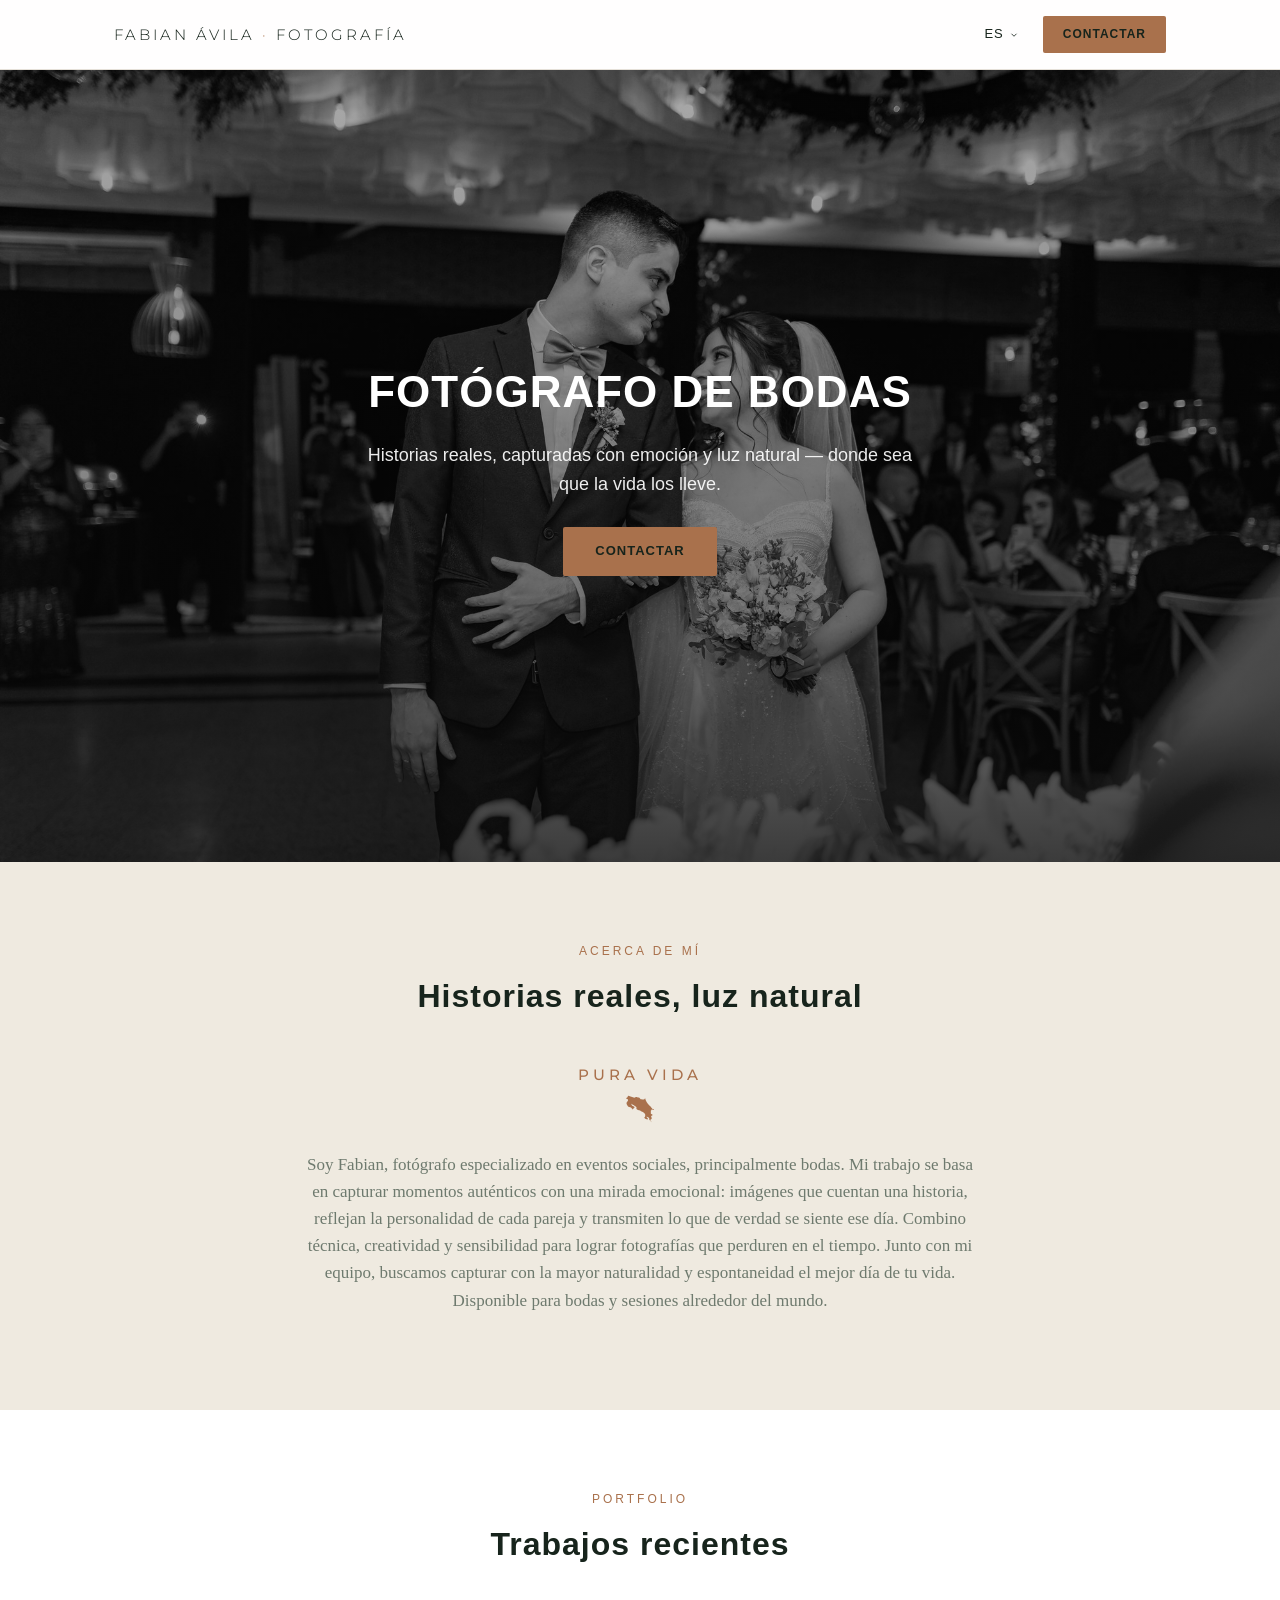
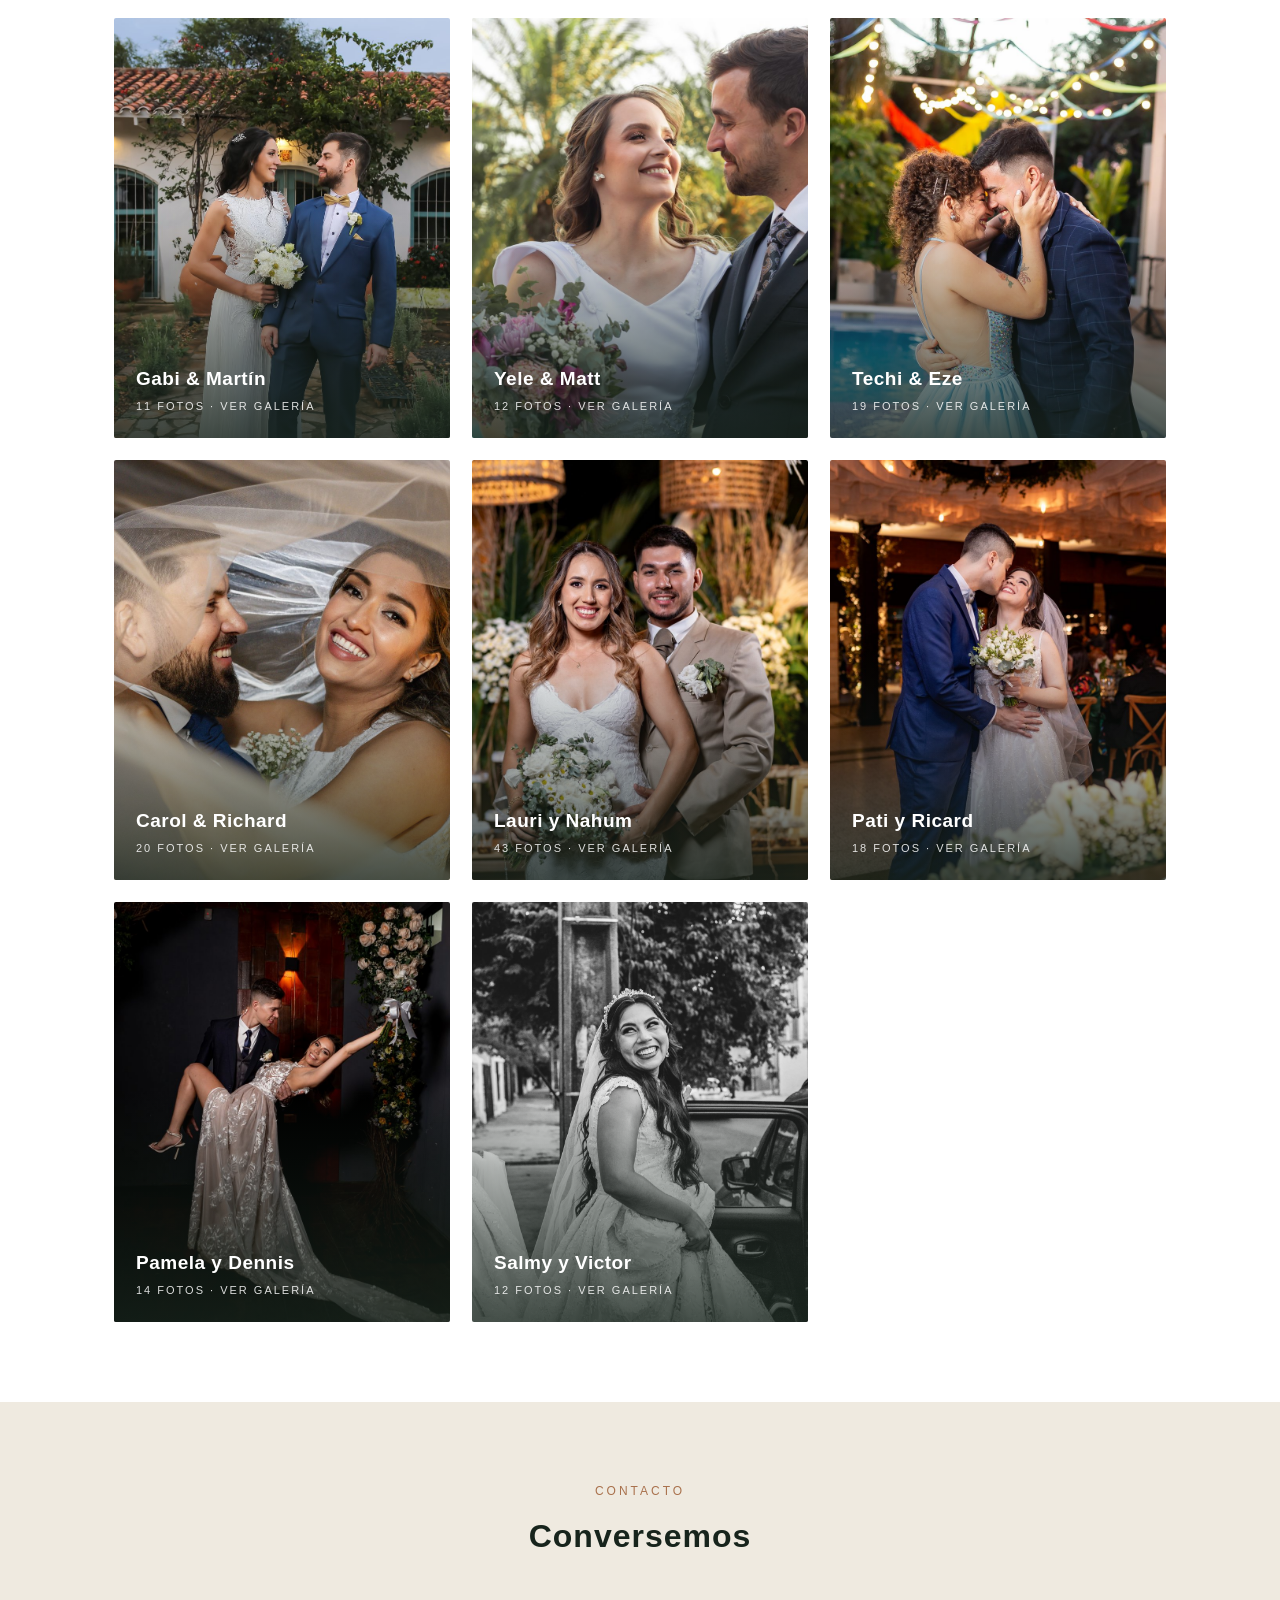
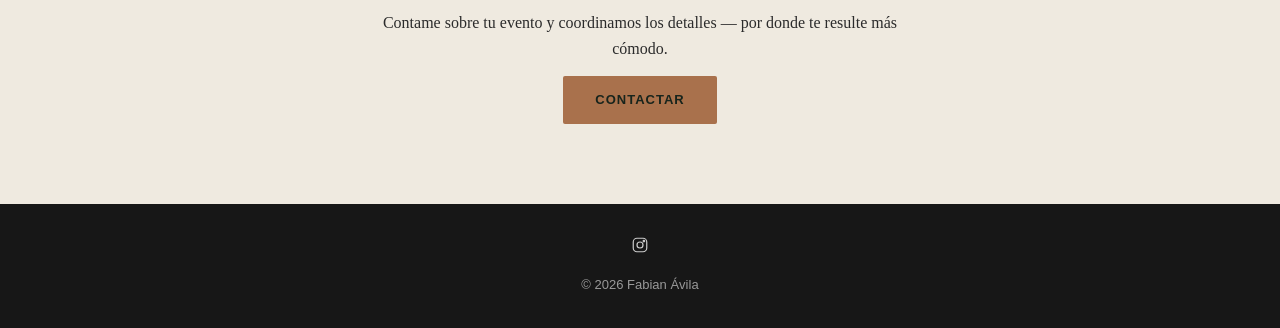
==== commit 893539d1: "Add files via upload" ====
--- a/index.html
+++ b/index.html
@@ -96,33 +96,6 @@
   </div>
 </section>
 
-<section class="partners">
-  <div class="container">
-    <div class="section-title">
-      <span style="color:var(--accent)">Aliados</span>
-      <h2>Wedding planners y venues</h2>
-    </div>
-    <p>¿Organizás bodas o coordinás venues? Sumemos tu próximo evento al calendario y trabajemos juntos.</p>
-    <div class="contact-trigger-wrap">
-      <button class="btn contact-trigger" type="button">Quiero ser aliado</button>
-      <div class="contact-menu-popup">
-        <a href="https://wa.me/595994202592" target="_blank" rel="noopener">
-          <svg viewBox="0 0 24 24" fill="currentColor"><path d="M12.04 2c-5.46 0-9.9 4.43-9.9 9.9 0 1.75.46 3.45 1.32 4.95L2 22l5.25-1.38a9.87 9.87 0 0 0 4.79 1.22h.01c5.46 0 9.9-4.43 9.9-9.9 0-2.64-1.03-5.13-2.9-7-1.87-1.87-4.35-2.9-7-2.9zm5.83 14.13c-.24.68-1.4 1.3-1.94 1.38-.5.08-1.13.11-1.82-.11-.42-.13-.96-.31-1.65-.6-2.9-1.25-4.8-4.16-4.94-4.35-.14-.19-1.18-1.57-1.18-3 0-1.43.75-2.13 1.02-2.42.27-.29.58-.36.78-.36.19 0 .39 0 .56.01.18.01.42-.07.66.5.24.58.83 2 .9 2.15.07.14.12.31.02.5-.1.19-.15.31-.3.48-.15.17-.31.38-.44.51-.15.15-.3.31-.13.6.17.29.75 1.24 1.62 2.01 1.11.99 2.05 1.3 2.34 1.45.29.15.46.12.63-.07.17-.19.72-.84.92-1.13.19-.29.38-.24.64-.14.26.1 1.65.78 1.93.92.29.14.48.22.55.34.07.12.07.68-.17 1.36z"/></svg>
-          WhatsApp
-        </a>
-        <a href="mailto:favila1696@gmail.com">
-          <svg viewBox="0 0 24 24" fill="none" stroke="currentColor" stroke-width="1.6"><rect x="3" y="5" width="18" height="14" rx="2"/><path d="M3 7l9 6 9-6"/></svg>
-          Email
-        </a>
-        <a href="#contact" data-action="form">
-          <svg viewBox="0 0 24 24" fill="none" stroke="currentColor" stroke-width="1.6"><path d="M14 3H7a2 2 0 0 0-2 2v14a2 2 0 0 0 2 2h10a2 2 0 0 0 2-2V9z"/><path d="M14 3v6h6"/><path d="M9 13h6M9 17h4"/></svg>
-          Formulario
-        </a>
-      </div>
-    </div>
-  </div>
-</section>
-
 <section class="contact" id="contact">
   <div class="container">
     <div class="section-title">
@@ -130,7 +103,7 @@
       <h2>Conversemos</h2>
     </div>
     <div class="contact-wrap">
-      <p style="max-width:520px;color:var(--gray);margin-bottom:6px;">Contame sobre tu evento y coordinamos los detalles — por donde te resulte más cómodo.</p>
+      <p style="max-width:520px;margin-bottom:6px;">Contame sobre tu evento y coordinamos los detalles — por donde te resulte más cómodo.</p>
       <div class="contact-trigger-wrap">
         <button class="btn contact-trigger" type="button">Contactar</button>
         <div class="contact-menu-popup">
--- a/css/style.css
+++ b/css/style.css
@@ -0,0 +1,136 @@
+:root{
+  --dark:#17241C;
+  --accent:#A9714C;
+  --light:#EFEAE0;
+  --gray:#6E7A6E;
+  --white:#fff;
+}
+*{margin:0;padding:0;box-sizing:border-box;}
+body{font-family:'Georgia','Times New Roman',serif; color:#2b2b2b; background:var(--light); line-height:1.6;}
+h1,h2,h3{font-family:'Helvetica Neue',Arial,sans-serif; letter-spacing:1px;}
+a{text-decoration:none; color:inherit;}
+button{font:inherit; cursor:pointer;}
+.container{max-width:1100px; margin:0 auto; padding:0 24px;}
+
+/* NAV */
+nav{position:sticky; top:0; background:rgba(255,255,255,0.95); z-index:60; border-bottom:1px solid #e5e0d8;}
+nav .container{display:flex; justify-content:space-between; align-items:center; padding:16px 24px; gap:20px;}
+.logo{font-size:15px; font-weight:300; color:var(--dark); font-family:'Montserrat',Arial,sans-serif; letter-spacing:3px; text-transform:uppercase;}
+.nav-right{display:flex; align-items:center; gap:22px;}
+
+/* Language dropdown */
+.lang-switch{position:relative; font-family:'Helvetica Neue',Arial,sans-serif;}
+.lang-current{display:flex; align-items:center; gap:5px; font-size:13px; letter-spacing:1px; color:var(--dark); background:none; border:none; padding:6px 2px;}
+.lang-current svg{width:10px; height:10px; transition:transform .2s;}
+.lang-switch.open .lang-current svg{transform:rotate(180deg);}
+.lang-menu{position:absolute; top:calc(100% + 8px); right:0; background:#fff; border:1px solid #e5e0d8; border-radius:2px; min-width:110px; box-shadow:0 8px 24px rgba(0,0,0,0.08); opacity:0; visibility:hidden; transform:translateY(-6px); transition:all .18s ease;}
+.lang-switch.open .lang-menu{opacity:1; visibility:visible; transform:translateY(0);}
+.lang-menu a{display:block; padding:10px 16px; font-size:13px; letter-spacing:0.5px; color:var(--dark);}
+.lang-menu a:hover{background:var(--light);}
+.lang-menu a.active{color:var(--accent); font-weight:bold;}
+
+/* NAV contact button */
+.nav-contact-btn{background:var(--accent); color:var(--dark); padding:9px 20px; border-radius:2px; font-family:'Helvetica Neue',Arial,sans-serif; font-weight:bold; letter-spacing:1px; text-transform:uppercase; font-size:12px; border:none; transition:opacity .2s;}
+.nav-contact-btn:hover{opacity:.85;}
+
+/* HERO */
+.hero{position:relative; height:88vh; min-height:520px; display:flex; align-items:center; justify-content:center; text-align:center; color:#fff;
+  background:linear-gradient(180deg, rgba(10,10,10,0.35) 0%, rgba(10,10,10,0.55) 70%, rgba(10,10,10,0.8) 100%), url('../gallery/hero-bw.jpg');
+  background-size:cover; background-position:center 30%;}
+.hero-content h1{font-size:44px; margin-bottom:14px; text-transform:uppercase;}
+.hero-content p{font-size:18px; max-width:560px; margin:0 auto 28px; opacity:0.92; font-family:'Helvetica Neue',Arial,sans-serif;}
+.btn{display:inline-block; background:var(--accent); color:var(--dark); padding:14px 32px; border-radius:2px; font-family:'Helvetica Neue',Arial,sans-serif; font-weight:bold; letter-spacing:1px; text-transform:uppercase; font-size:13px; transition:opacity .2s; border:none;}
+.btn:hover{opacity:0.85;}
+.btn-outline{background:transparent; border:1px solid rgba(255,255,255,0.6); color:#fff;}
+.btn-outline:hover{background:rgba(255,255,255,0.12); opacity:1;}
+
+/* SECTIONS */
+section{padding:80px 0;}
+.section-title{text-align:center; margin-bottom:48px;}
+.section-title span{display:block; font-family:'Helvetica Neue',Arial,sans-serif; font-size:12px; letter-spacing:3px; text-transform:uppercase; color:var(--accent); margin-bottom:10px;}
+.section-title h2{font-size:32px; color:var(--dark);}
+
+/* ABOUT */
+.about p{max-width:680px; margin:0 auto 16px; text-align:center; color:var(--gray); font-size:17px;}
+.pura-vida-mark{display:flex; flex-direction:column; align-items:center; gap:8px; margin:-8px 0 28px;}
+.pura-vida-text{font-family:'Montserrat',Arial,sans-serif; font-weight:500; font-size:15px; letter-spacing:4px; text-transform:uppercase; color:var(--accent);}
+.cr-map{width:28px; height:28px; color:var(--accent);}
+
+/* GALLERY GRID (cover + click to open) */
+.gallery{background:#fff;}
+.gallery-grid{display:grid; grid-template-columns:repeat(3,1fr); gap:22px;}
+.gallery-card{position:relative; aspect-ratio:4/5; overflow:hidden; border-radius:2px; background:#e7e2d8; cursor:pointer;}
+.gallery-card img{width:100%; height:100%; object-fit:cover; display:block; transition:transform .5s ease;}
+.gallery-card:hover img{transform:scale(1.06);}
+.gallery-card .overlay{position:absolute; inset:0; display:flex; flex-direction:column; justify-content:flex-end; padding:22px; background:linear-gradient(180deg, rgba(23,36,28,0) 45%, rgba(23,36,28,0.78) 100%); color:#fff;}
+.gallery-card .overlay h3{font-size:19px; letter-spacing:0.5px; margin-bottom:4px;}
+.gallery-card .overlay span{font-family:'Helvetica Neue',Arial,sans-serif; font-size:11px; letter-spacing:2px; text-transform:uppercase; opacity:0.85;}
+
+/* LIGHTBOX */
+.lightbox{position:fixed; inset:0; background:rgba(10,12,10,0.96); z-index:200; display:none; align-items:center; justify-content:center; flex-direction:column;}
+.lightbox.open{display:flex;}
+.lightbox-stage{position:relative; width:100%; max-width:1100px; padding:0 70px; display:flex; align-items:center; justify-content:center; flex:1; min-height:0;}
+.lightbox-stage img{max-width:100%; max-height:78vh; object-fit:contain; border-radius:2px; box-shadow:0 20px 60px rgba(0,0,0,0.5);}
+.lightbox-close{position:absolute; top:22px; right:28px; background:none; border:none; color:#fff; font-size:0; width:40px; height:40px; opacity:0.85;}
+.lightbox-close svg{width:24px; height:24px;}
+.lightbox-close:hover{opacity:1;}
+.lightbox-nav{position:absolute; top:50%; transform:translateY(-50%); background:rgba(255,255,255,0.08); border:none; color:#fff; width:48px; height:48px; border-radius:50%; display:flex; align-items:center; justify-content:center; transition:background .2s;}
+.lightbox-nav:hover{background:rgba(255,255,255,0.18);}
+.lightbox-nav svg{width:20px; height:20px;}
+.lightbox-prev{left:12px;}
+.lightbox-next{right:12px;}
+.lightbox-meta{color:#fff; font-family:'Helvetica Neue',Arial,sans-serif; text-align:center; padding:18px 0 26px; opacity:0.85;}
+.lightbox-meta .lb-title{font-size:14px; letter-spacing:1px; margin-bottom:4px; color:var(--accent);}
+.lightbox-meta .lb-count{font-size:12px; letter-spacing:1px;}
+
+/* PARTNERS */
+.partners{background:var(--dark); color:#fff; text-align:center;}
+.partners h2{color:#fff;}
+.partners p{max-width:600px; margin:0 auto 24px; opacity:0.9;}
+.partners .btn{background:var(--accent);}
+
+/* CONTACT */
+.contact{text-align:center;}
+.contact-wrap{display:flex; flex-direction:column; align-items:center; gap:8px;}
+.contact-trigger-wrap{position:relative; display:inline-block;}
+
+/* Contact popup menu (shared component, appears near any .contact-trigger) */
+.contact-menu-popup{position:absolute; top:calc(100% + 10px); left:50%; transform:translateX(-50%) translateY(-6px); z-index:120; background:#fff; border:1px solid #e5e0d8; border-radius:3px; box-shadow:0 16px 40px rgba(0,0,0,0.12); min-width:220px; opacity:0; visibility:hidden; transition:all .18s ease;}
+.contact-menu-popup.open{opacity:1; visibility:visible; transform:translateX(-50%) translateY(0);}
+.contact-menu-popup a,.contact-menu-popup button{display:flex; align-items:center; gap:12px; width:100%; text-align:left; padding:14px 18px; background:none; border:none; font-family:'Helvetica Neue',Arial,sans-serif; font-size:14px; color:var(--dark); border-bottom:1px solid #f0ece3;}
+.contact-menu-popup a:last-child,.contact-menu-popup button:last-child{border-bottom:none;}
+.contact-menu-popup a:hover,.contact-menu-popup button:hover{background:var(--light);}
+.contact-menu-popup svg{width:18px; height:18px; color:var(--accent); flex-shrink:0;}
+.nav-contact-wrap .contact-menu-popup{left:auto; right:0; transform:translateY(-6px);}
+.nav-contact-wrap .contact-menu-popup.open{transform:translateY(0);}
+
+/* Contact form panel */
+.contact-form-panel{max-width:520px; margin:36px auto 0; text-align:left; background:#fff; border-top:3px solid var(--accent); padding:32px; border-radius:2px; display:none;}
+.contact-form-panel.open{display:block;}
+.contact-form-panel label{display:block; font-family:'Helvetica Neue',Arial,sans-serif; font-size:12px; letter-spacing:1px; text-transform:uppercase; color:var(--gray); margin-bottom:6px; margin-top:16px;}
+.contact-form-panel label:first-child{margin-top:0;}
+.contact-form-panel input,.contact-form-panel textarea{width:100%; padding:11px 12px; border:1px solid #ddd6c8; border-radius:2px; font-family:'Helvetica Neue',Arial,sans-serif; font-size:14px; background:var(--light); color:#2b2b2b;}
+.contact-form-panel textarea{min-height:110px; resize:vertical;}
+.contact-form-panel button[type="submit"]{margin-top:22px; width:100%;}
+.form-status{margin-top:14px; font-family:'Helvetica Neue',Arial,sans-serif; font-size:13px; text-align:center;}
+.form-status.ok{color:#3d6b4f;}
+.form-status.err{color:#a94442;}
+
+/* FOOTER */
+footer{background:#171717; color:#999; text-align:center; padding:32px 0; font-family:'Helvetica Neue',Arial,sans-serif; font-size:13px;}
+footer .footer-social{display:inline-flex; gap:16px; margin-bottom:14px;}
+footer .footer-social a{color:#ccc;}
+footer .footer-social svg{width:18px; height:18px;}
+footer .footer-social a:hover{color:var(--accent);}
+
+@media (max-width:720px){
+  .gallery-grid{grid-template-columns:repeat(2,1fr);}
+  .hero-content h1{font-size:30px;}
+  .lightbox-stage{padding:0 46px;}
+  .lightbox-nav{width:40px; height:40px;}
+}
+@media (max-width:480px){
+  .gallery-grid{grid-template-columns:1fr;}
+  .nav-right{gap:12px;}
+  .contact-form-panel{padding:24px 20px;}
+}
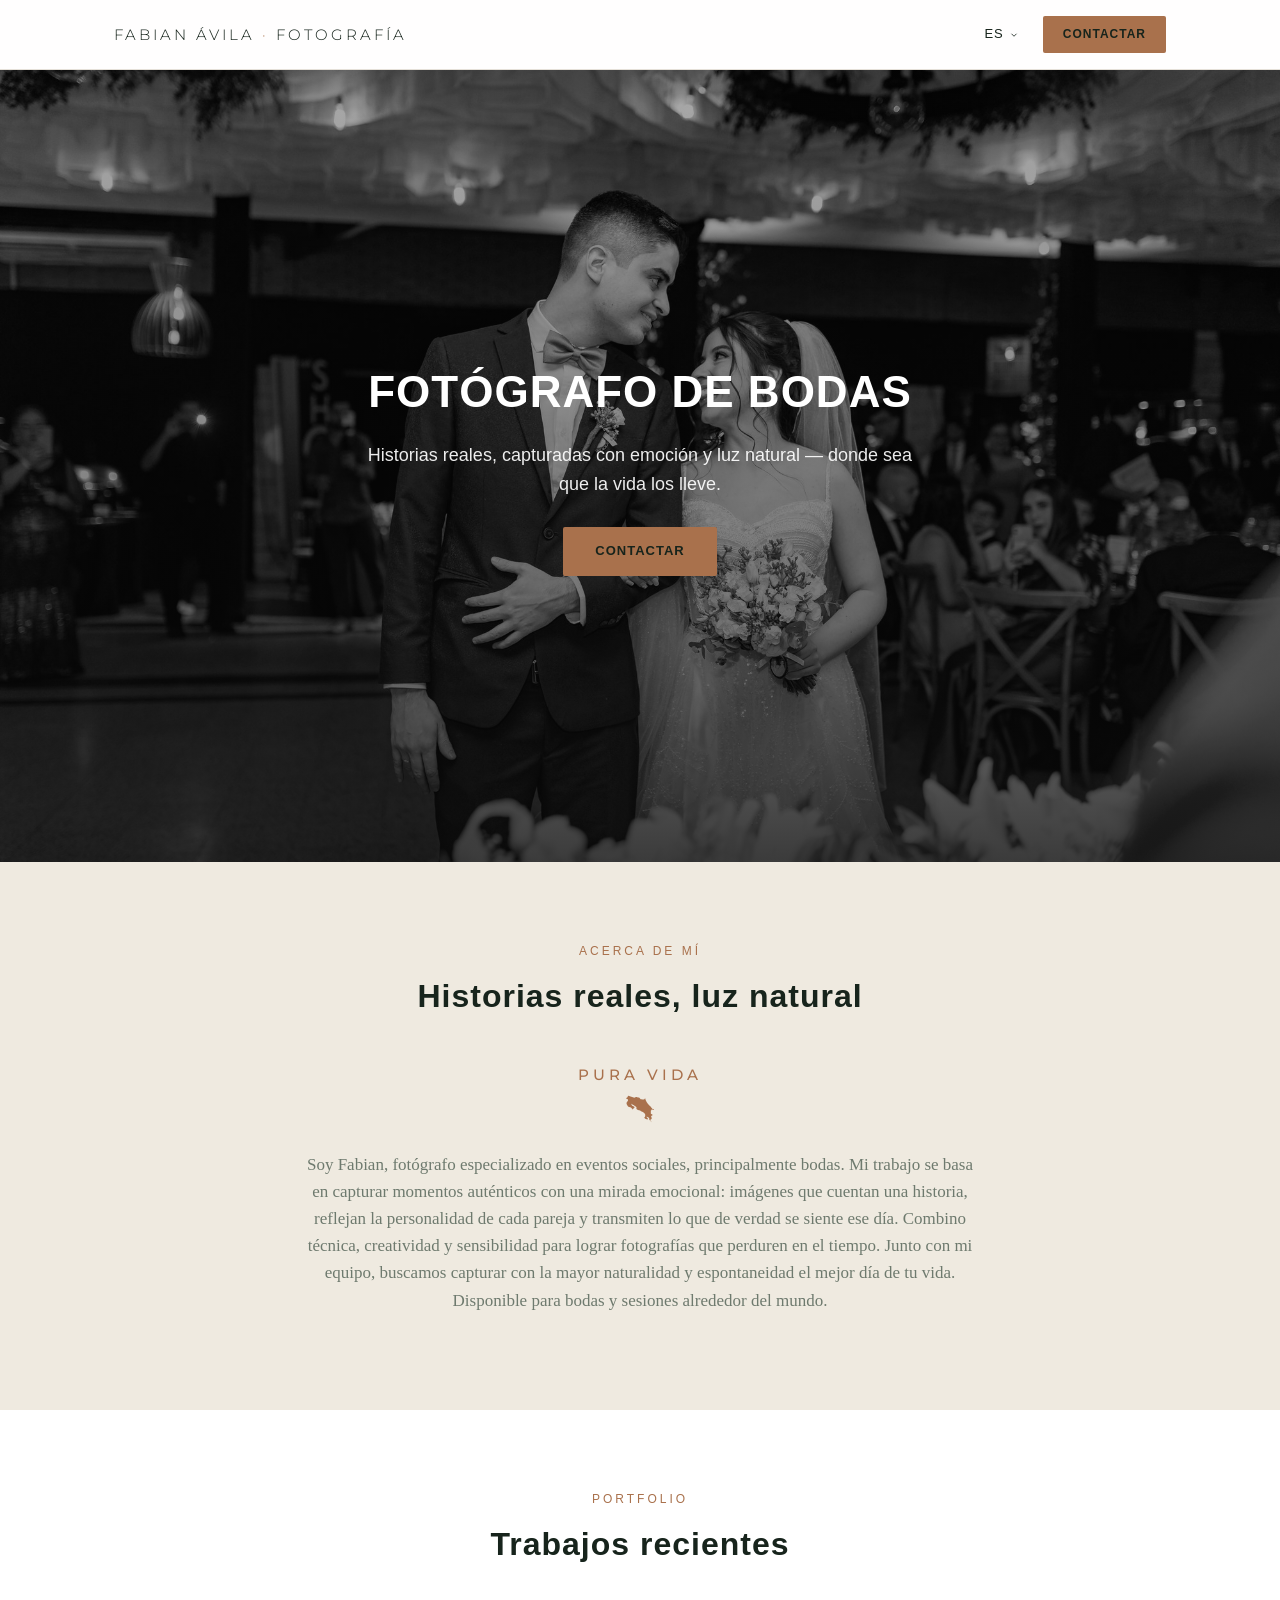
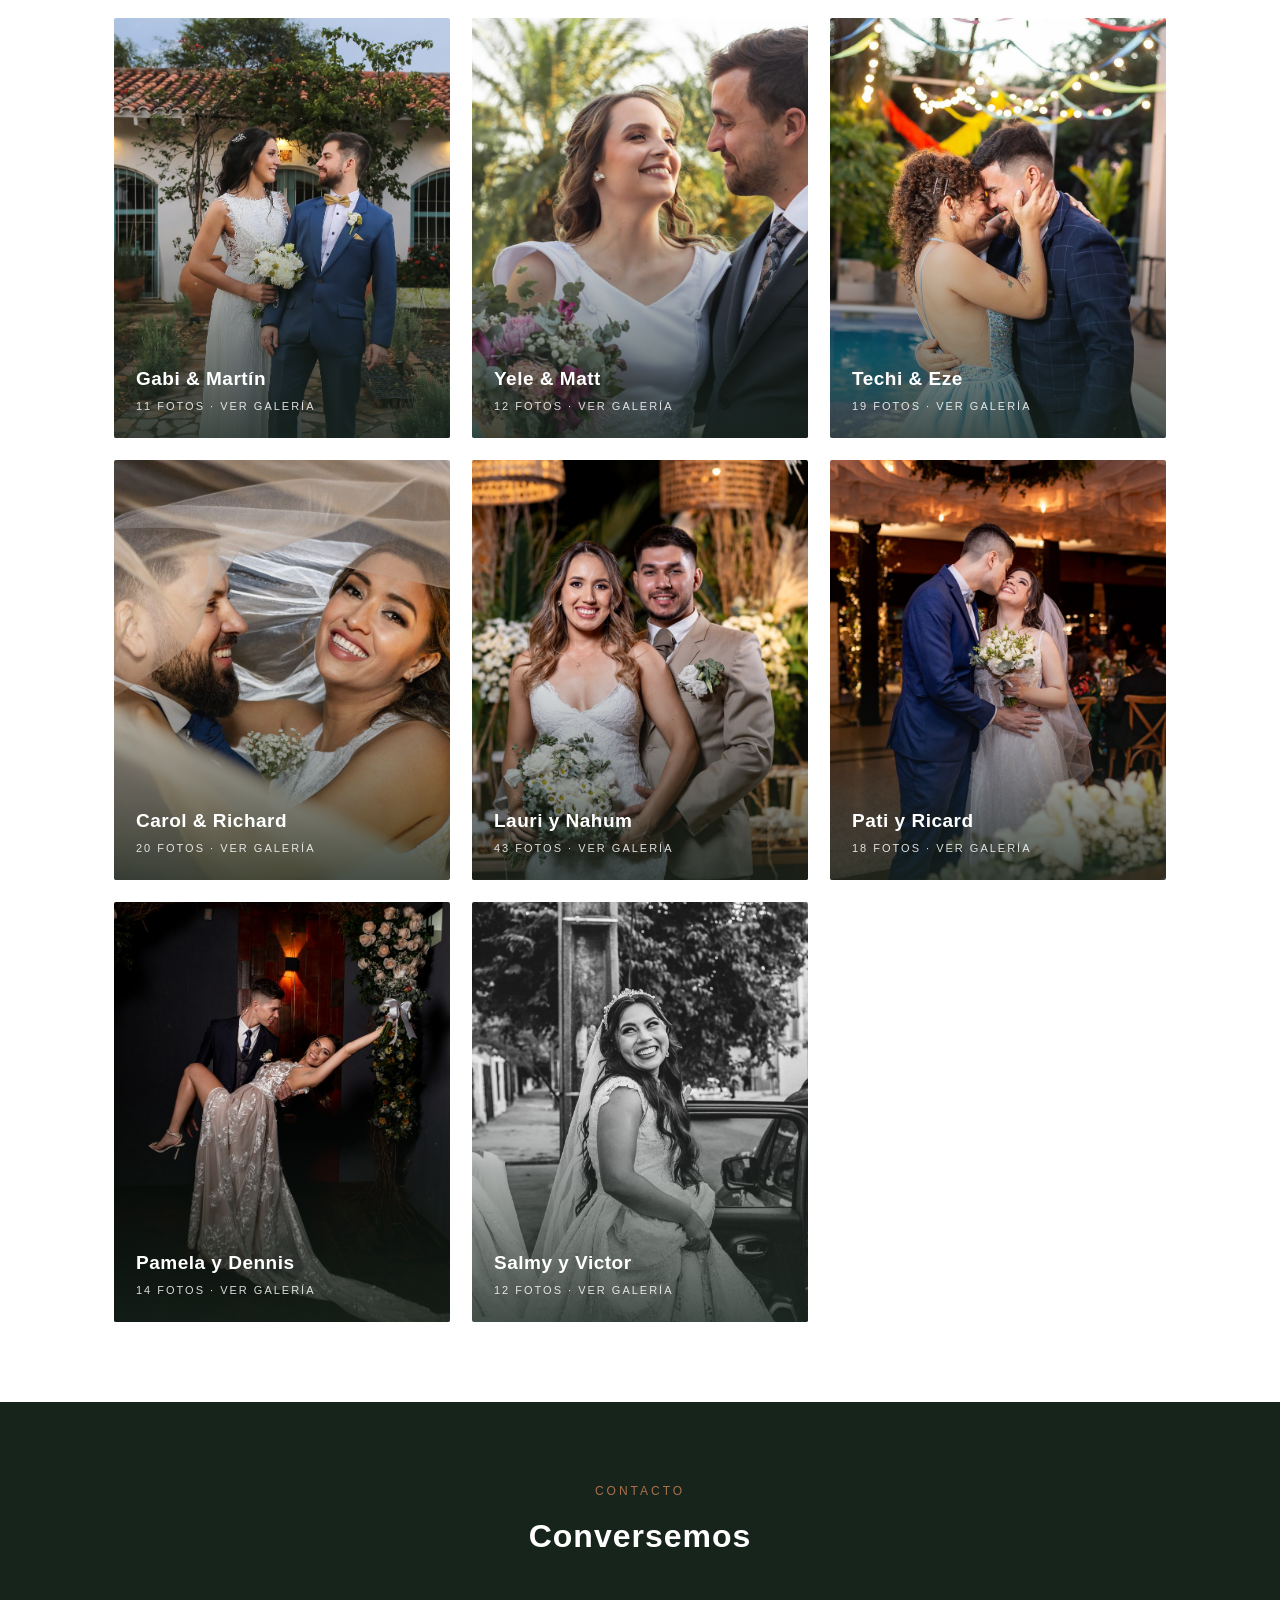
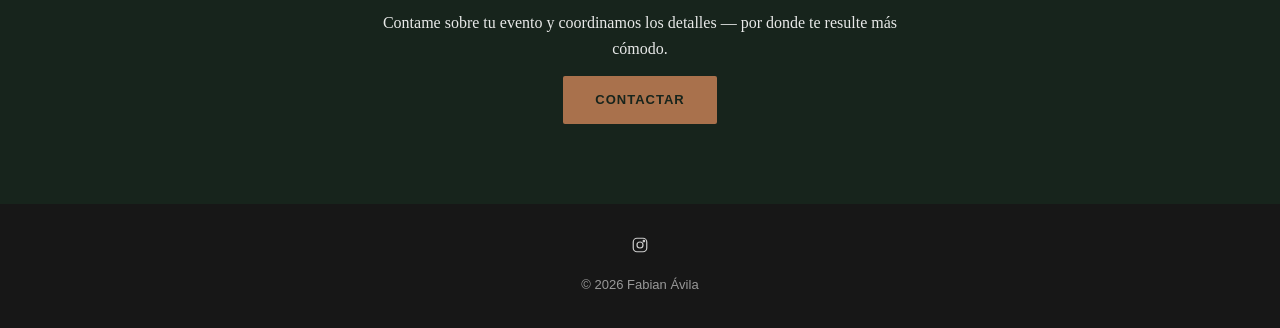
==== commit f74c08f9: "Add files via upload" ====
--- a/index.html
+++ b/index.html
@@ -170,6 +170,7 @@
   </div>
 </div>
 
+<script src="/api/config.js"></script>
 <script src="/js/main.js"></script>
 </body>
 </html>
--- a/css/style.css
+++ b/css/style.css
@@ -83,15 +83,11 @@
 .lightbox-meta .lb-title{font-size:14px; letter-spacing:1px; margin-bottom:4px; color:var(--accent);}
 .lightbox-meta .lb-count{font-size:12px; letter-spacing:1px;}
 
-/* PARTNERS */
-.partners{background:var(--dark); color:#fff; text-align:center;}
-.partners h2{color:#fff;}
-.partners p{max-width:600px; margin:0 auto 24px; opacity:0.9;}
-.partners .btn{background:var(--accent);}
-
 /* CONTACT */
-.contact{text-align:center;}
+.contact{background:var(--dark); color:#fff; text-align:center;}
+.contact h2{color:#fff;}
 .contact-wrap{display:flex; flex-direction:column; align-items:center; gap:8px;}
+.contact-wrap p{opacity:0.9;}
 .contact-trigger-wrap{position:relative; display:inline-block;}
 
 /* Contact popup menu (shared component, appears near any .contact-trigger) */
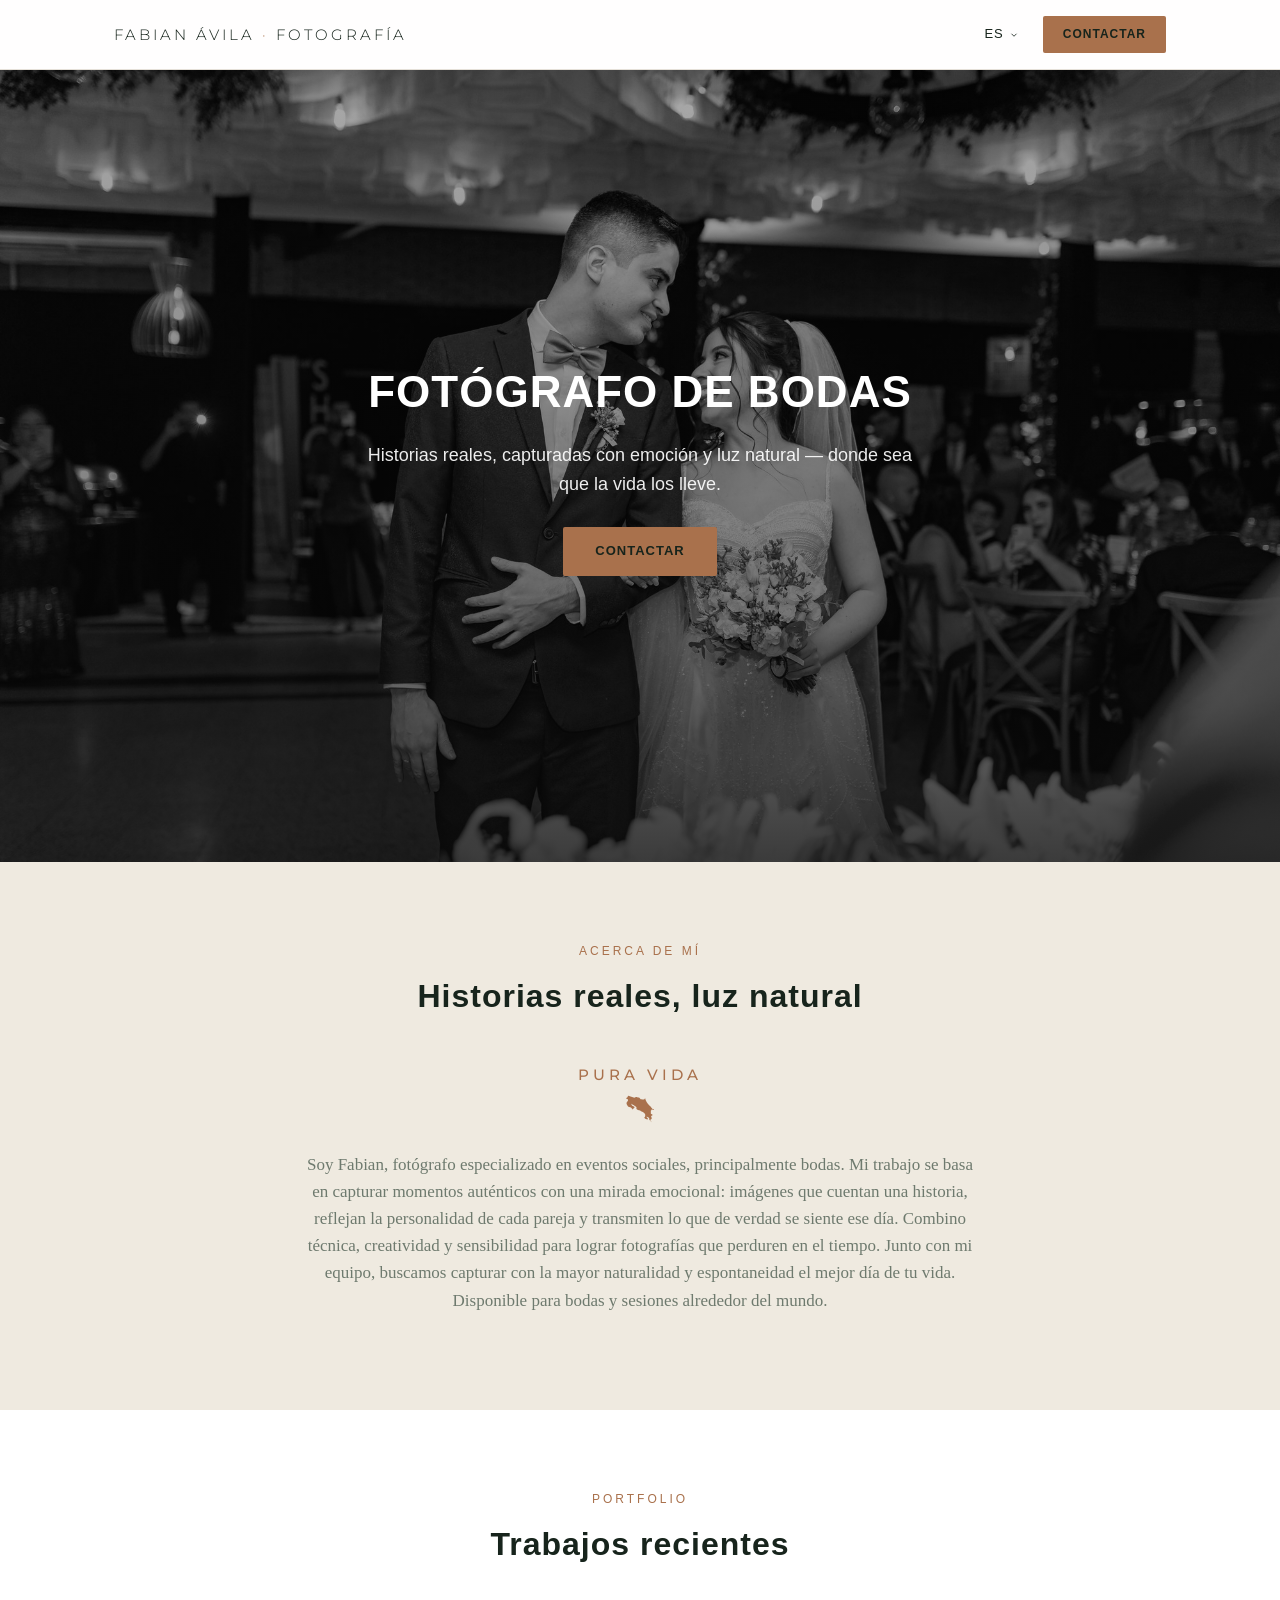
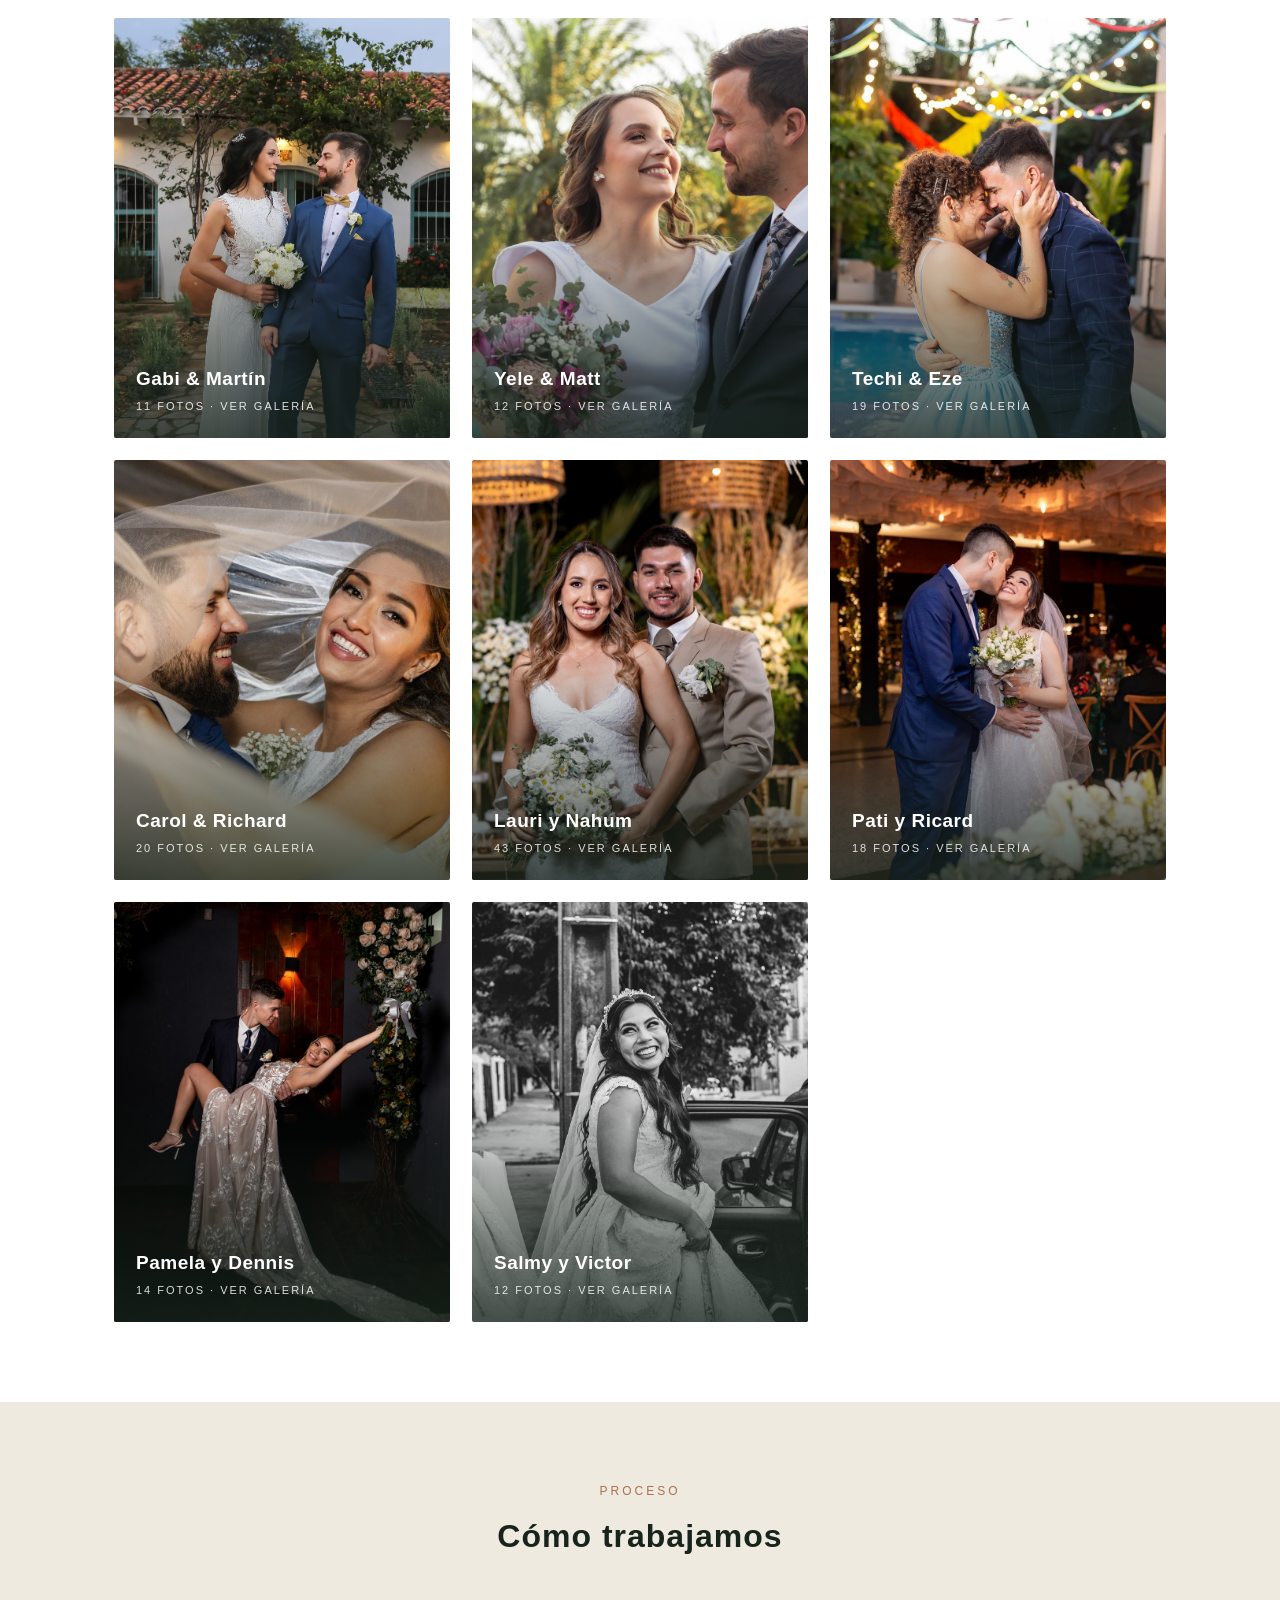
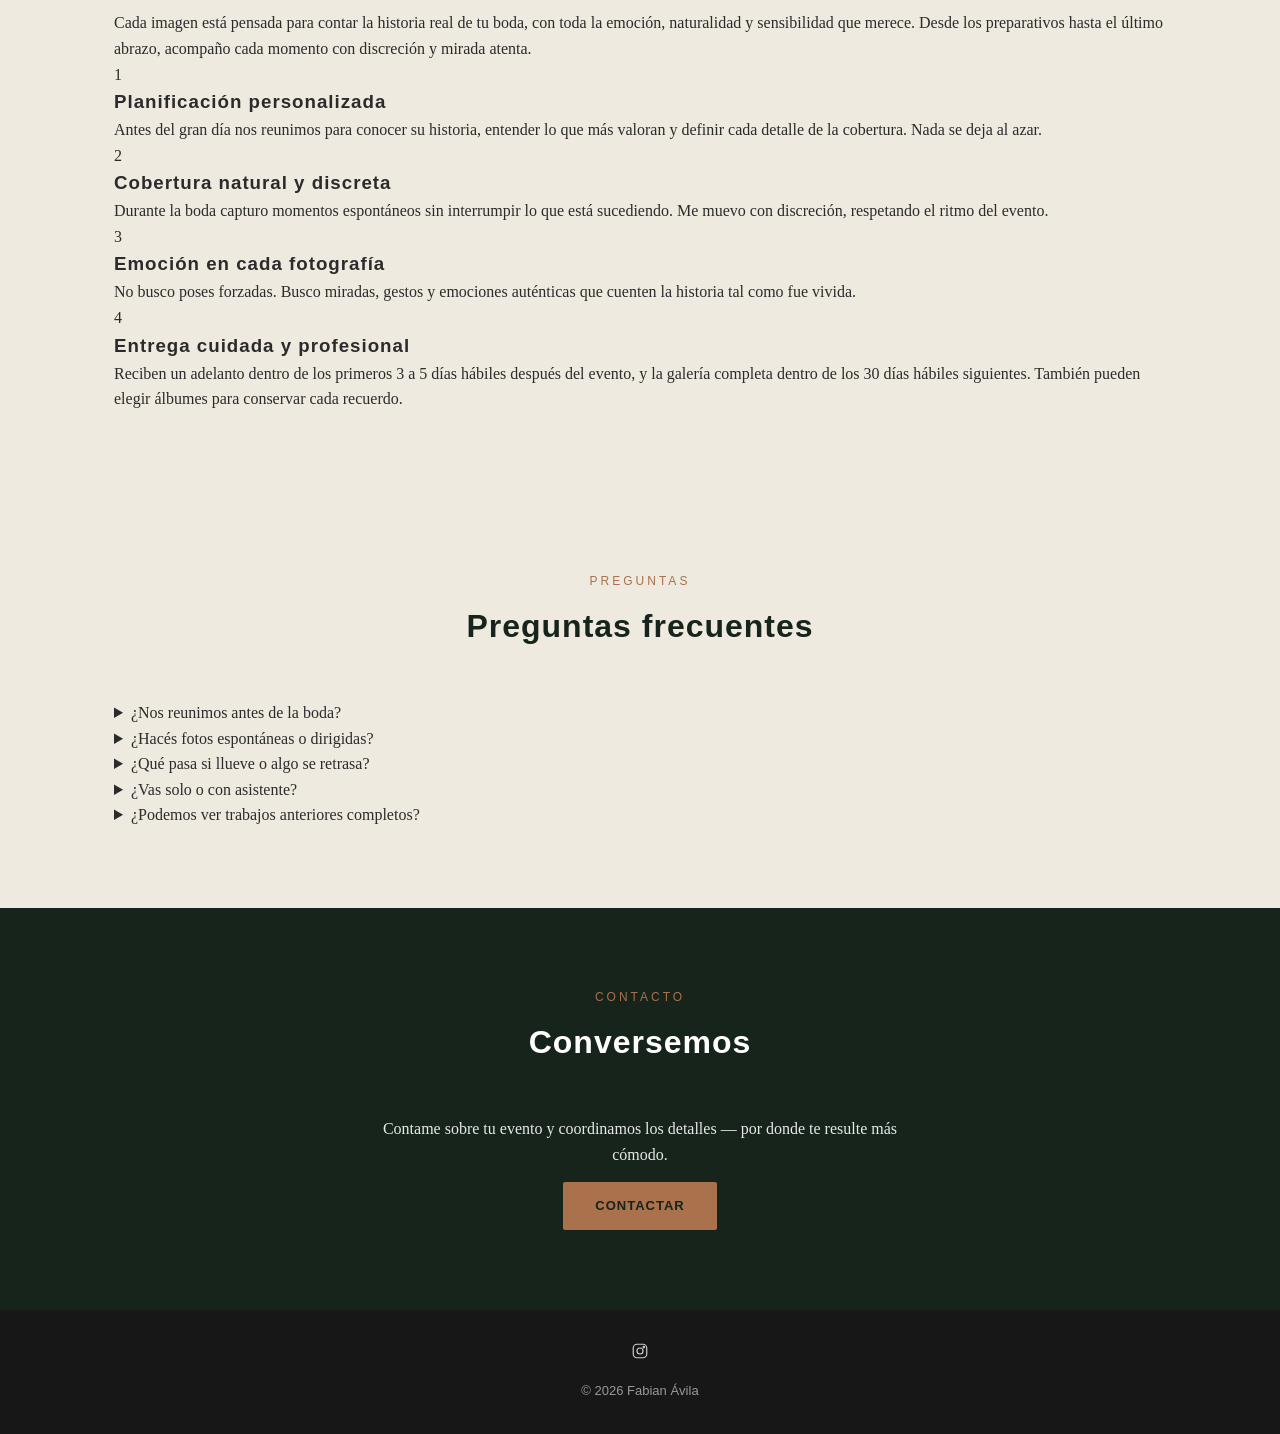
==== commit 879d8029: "Add files via upload" ====
--- a/index.html
+++ b/index.html
@@ -96,6 +96,77 @@
   </div>
 </section>
 
+<section class="process">
+  <div class="container">
+    <div class="section-title">
+      <span>Proceso</span>
+      <h2>Cómo trabajamos</h2>
+    </div>
+    <p class="process-intro">Cada imagen está pensada para contar la historia real de tu boda, con toda la emoción, naturalidad y sensibilidad que merece. Desde los preparativos hasta el último abrazo, acompaño cada momento con discreción y mirada atenta.</p>
+    <div class="process-steps">
+      <div class="step">
+        <span class="step-num">1</span>
+        <div>
+          <h3>Planificación personalizada</h3>
+          <p>Antes del gran día nos reunimos para conocer su historia, entender lo que más valoran y definir cada detalle de la cobertura. Nada se deja al azar.</p>
+        </div>
+      </div>
+      <div class="step">
+        <span class="step-num">2</span>
+        <div>
+          <h3>Cobertura natural y discreta</h3>
+          <p>Durante la boda capturo momentos espontáneos sin interrumpir lo que está sucediendo. Me muevo con discreción, respetando el ritmo del evento.</p>
+        </div>
+      </div>
+      <div class="step">
+        <span class="step-num">3</span>
+        <div>
+          <h3>Emoción en cada fotografía</h3>
+          <p>No busco poses forzadas. Busco miradas, gestos y emociones auténticas que cuenten la historia tal como fue vivida.</p>
+        </div>
+      </div>
+      <div class="step">
+        <span class="step-num">4</span>
+        <div>
+          <h3>Entrega cuidada y profesional</h3>
+          <p>Reciben un adelanto dentro de los primeros 3 a 5 días hábiles después del evento, y la galería completa dentro de los 30 días hábiles siguientes. También pueden elegir álbumes para conservar cada recuerdo.</p>
+        </div>
+      </div>
+    </div>
+  </div>
+</section>
+
+<section class="faq">
+  <div class="container">
+    <div class="section-title">
+      <span>Preguntas</span>
+      <h2>Preguntas frecuentes</h2>
+    </div>
+    <div class="faq-list">
+      <details class="faq-item">
+        <summary>¿Nos reunimos antes de la boda?<span class="faq-icon"></span></summary>
+        <p>Sí, hacemos una reunión — presencial o virtual — para conocernos, planear la cobertura y asegurarme de captar lo que más les importa.</p>
+      </details>
+      <details class="faq-item">
+        <summary>¿Hacés fotos espontáneas o dirigidas?<span class="faq-icon"></span></summary>
+        <p>Ambas. Durante el evento priorizo lo natural y documental, y solo intervengo cuando hace falta — como en las fotos grupales o algún retrato puntual.</p>
+      </details>
+      <details class="faq-item">
+        <summary>¿Qué pasa si llueve o algo se retrasa?<span class="faq-icon"></span></summary>
+        <p>Me adapto al ritmo real del evento. La cobertura es flexible y estoy preparado para cambios de clima o de horario.</p>
+      </details>
+      <details class="faq-item">
+        <summary>¿Vas solo o con asistente?<span class="faq-icon"></span></summary>
+        <p>Depende de cada evento — en coberturas más grandes trabajo con asistente y con la cantidad de fotógrafos que haga falta.</p>
+      </details>
+      <details class="faq-item">
+        <summary>¿Podemos ver trabajos anteriores completos?<span class="faq-icon"></span></summary>
+        <p>¡Por supuesto! Si querés, te comparto galerías privadas de bodas reales para que veas mi estilo de principio a fin.</p>
+      </details>
+    </div>
+  </div>
+</section>
+
 <section class="contact" id="contact">
   <div class="container">
     <div class="section-title">
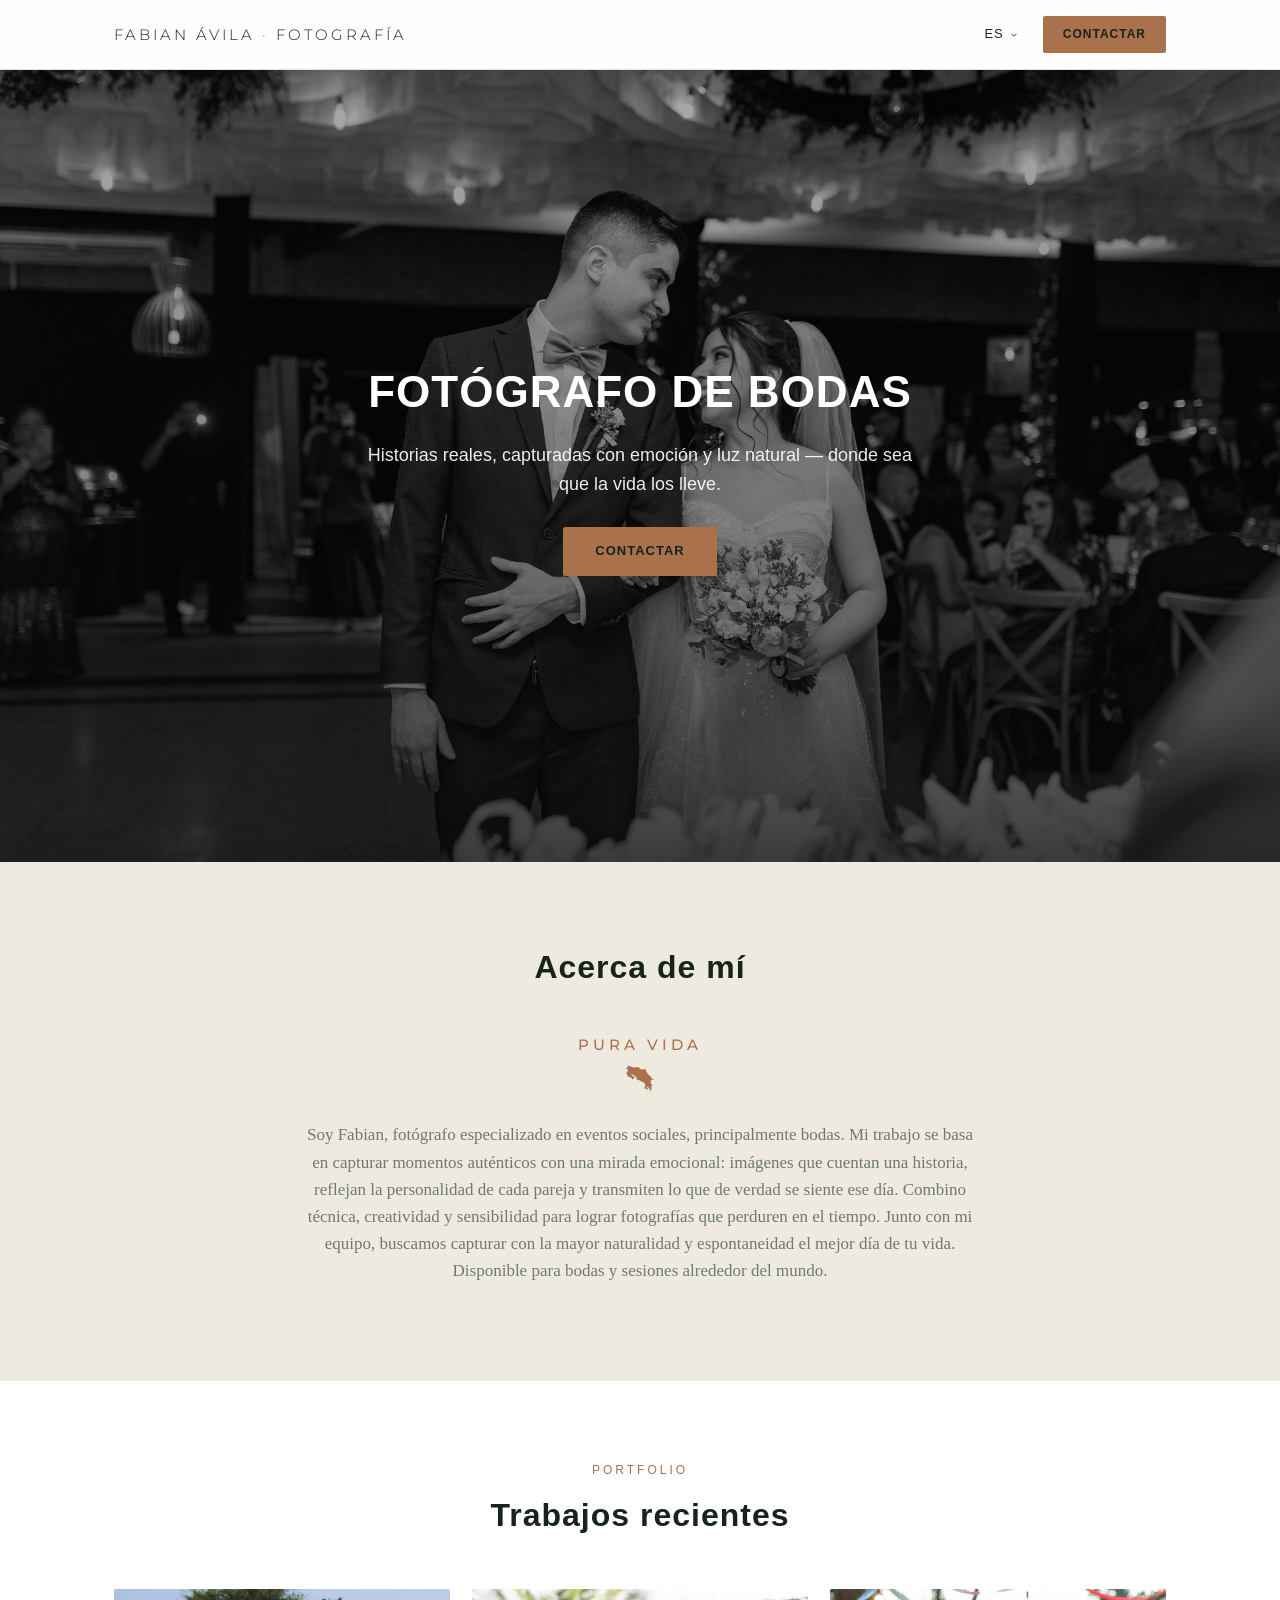
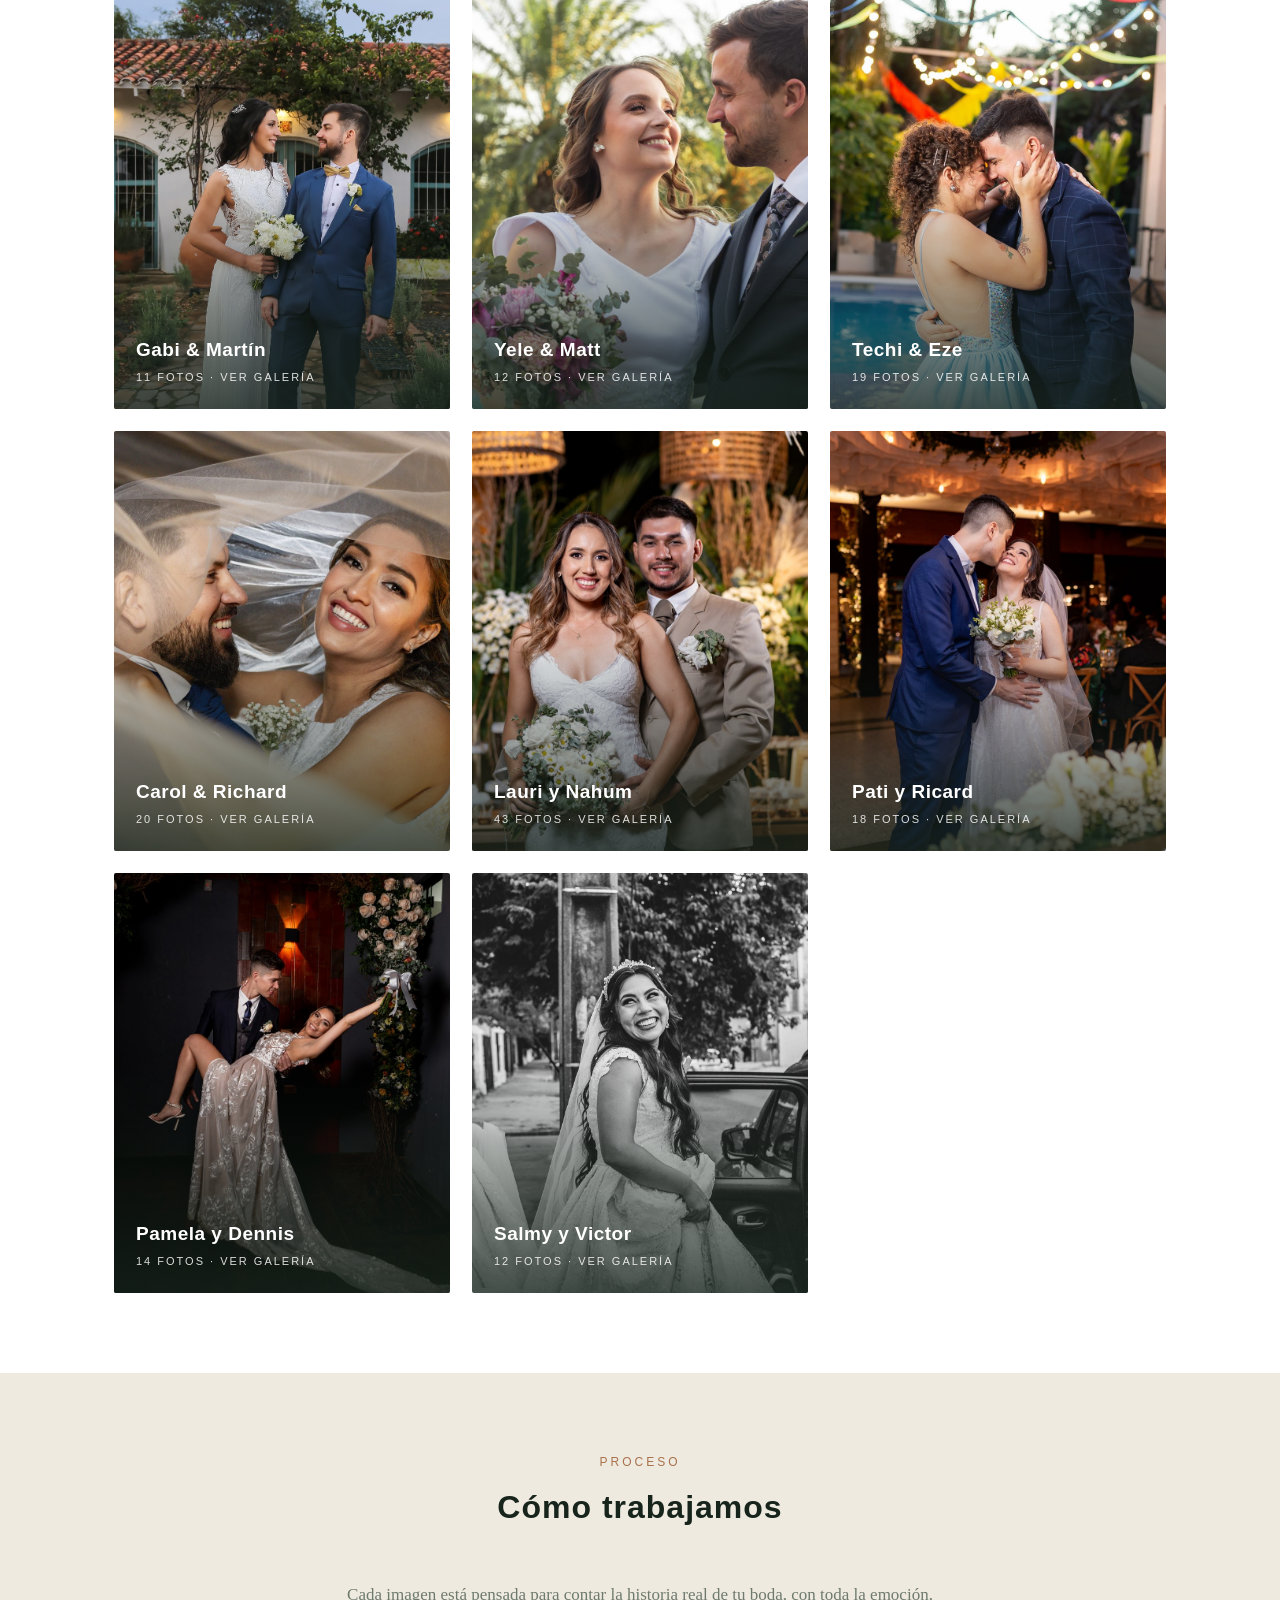
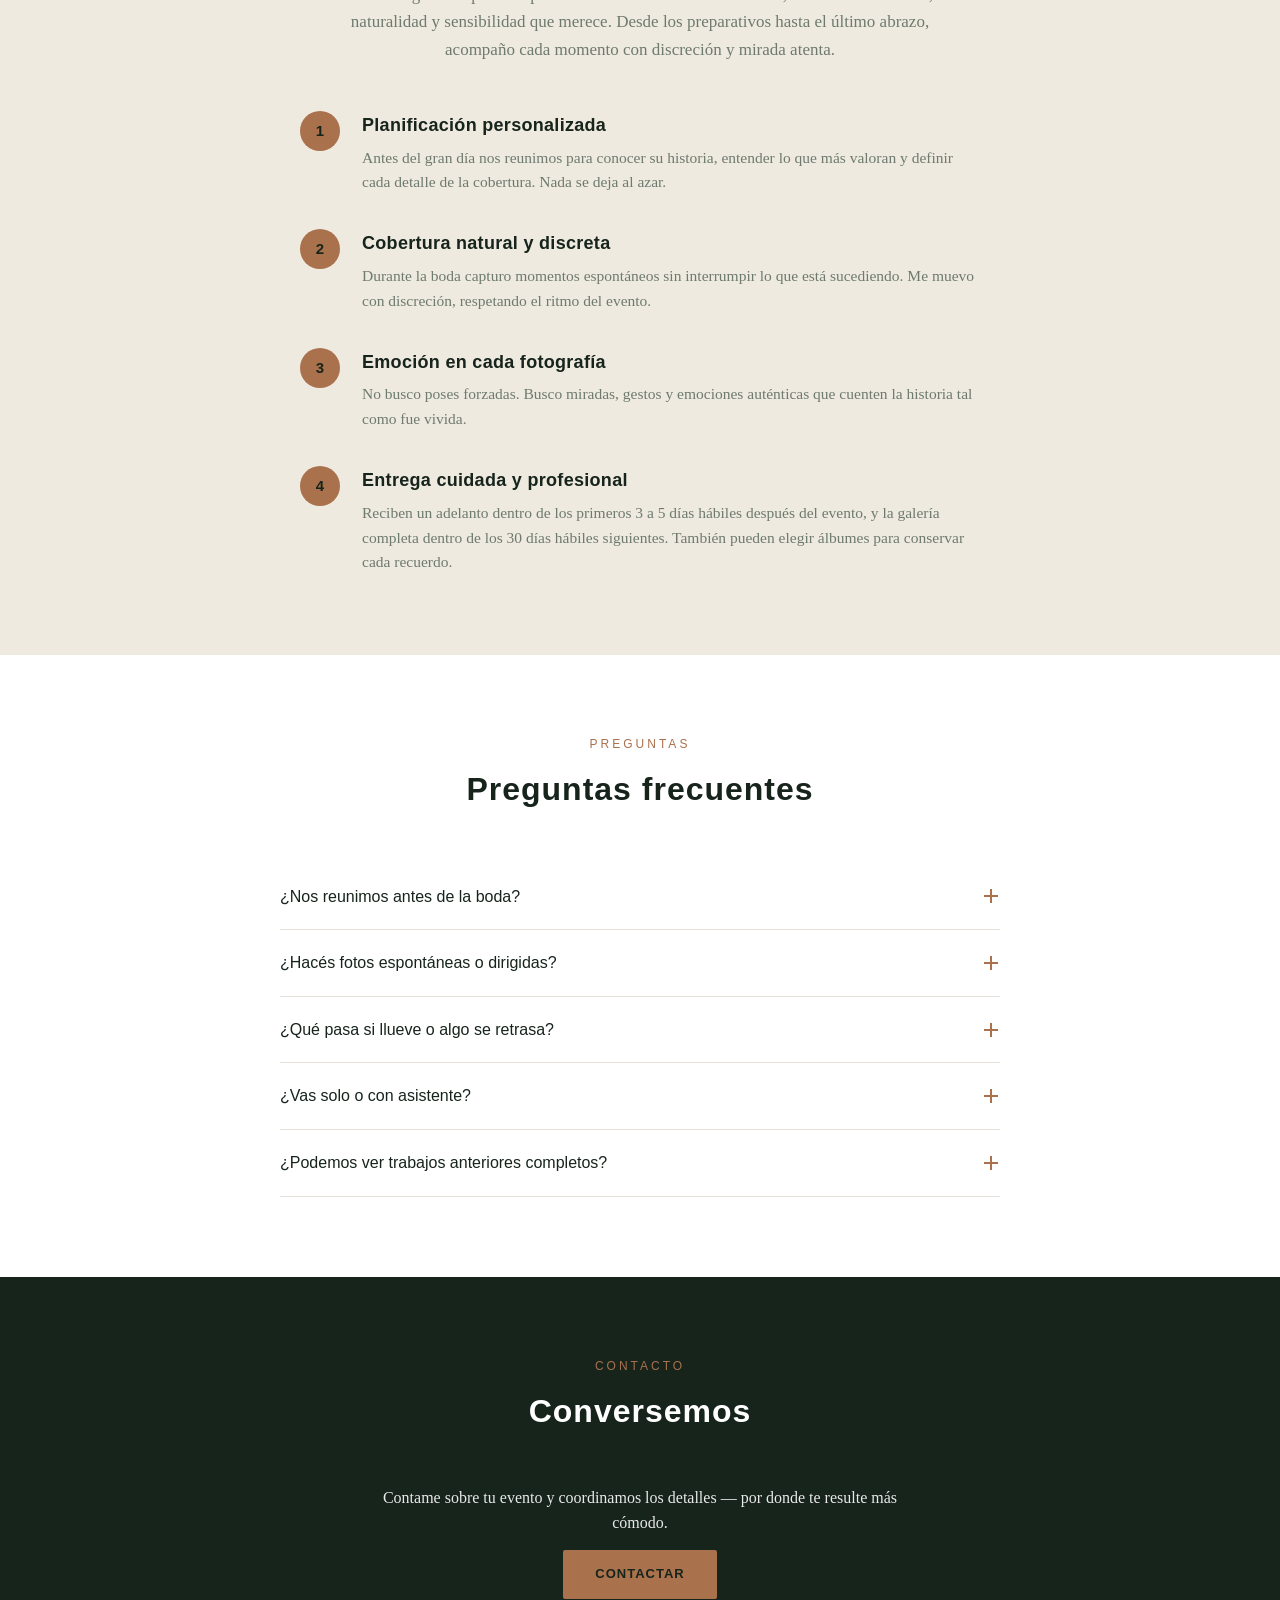
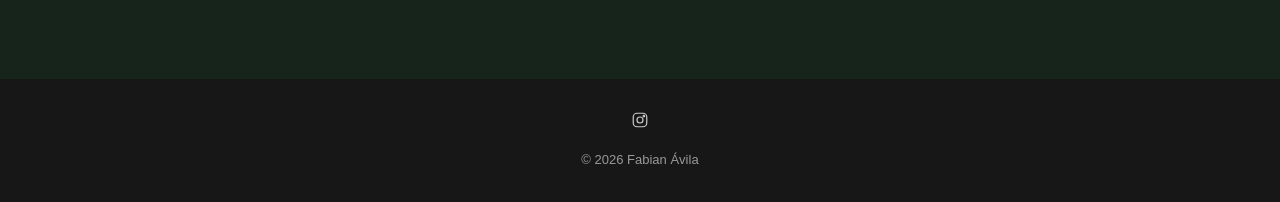
==== commit 7b31f6bf: "Add files via upload" ====
--- a/index.html
+++ b/index.html
@@ -75,8 +75,7 @@
 <section class="about">
   <div class="container">
     <div class="section-title">
-      <span>Acerca de mí</span>
-      <h2>Historias reales, luz natural</h2>
+      <h2>Acerca de mí</h2>
     </div>
     <div class="pura-vida-mark">
       <span class="pura-vida-text">Pura Vida</span>
--- a/css/style.css
+++ b/css/style.css
@@ -83,6 +83,28 @@
 .lightbox-meta .lb-title{font-size:14px; letter-spacing:1px; margin-bottom:4px; color:var(--accent);}
 .lightbox-meta .lb-count{font-size:12px; letter-spacing:1px;}
 
+/* PROCESS (how we work) */
+.process{background:var(--light);}
+.process-intro{max-width:640px; margin:0 auto 48px; text-align:center; color:var(--gray); font-size:17px;}
+.process-steps{max-width:680px; margin:0 auto; display:flex; flex-direction:column; gap:34px;}
+.step{display:flex; gap:22px; align-items:flex-start;}
+.step-num{flex-shrink:0; width:40px; height:40px; border-radius:50%; background:var(--accent); color:var(--dark); display:flex; align-items:center; justify-content:center; font-family:'Helvetica Neue',Arial,sans-serif; font-weight:bold; font-size:15px;}
+.step h3{font-size:18px; color:var(--dark); margin-bottom:6px; letter-spacing:0.3px;}
+.step p{color:var(--gray); font-size:15.5px;}
+
+/* FAQ */
+.faq{background:#fff;}
+.faq-list{max-width:720px; margin:0 auto;}
+.faq-item{border-bottom:1px solid #e5e0d8; padding:20px 0;}
+.faq-item summary{cursor:pointer; list-style:none; display:flex; justify-content:space-between; align-items:center; gap:16px; font-family:'Helvetica Neue',Arial,sans-serif; font-size:16px; color:var(--dark); font-weight:500;}
+.faq-item summary::-webkit-details-marker{display:none;}
+.faq-icon{flex-shrink:0; width:18px; height:18px; position:relative;}
+.faq-icon::before,.faq-icon::after{content:""; position:absolute; background:var(--accent); top:50%; left:50%; transform:translate(-50%,-50%);}
+.faq-icon::before{width:14px; height:2px;}
+.faq-icon::after{width:2px; height:14px; transition:opacity .15s;}
+.faq-item[open] .faq-icon::after{opacity:0;}
+.faq-item p{margin-top:14px; color:var(--gray); font-size:15px; max-width:640px;}
+
 /* CONTACT */
 .contact{background:var(--dark); color:#fff; text-align:center;}
 .contact h2{color:#fff;}
